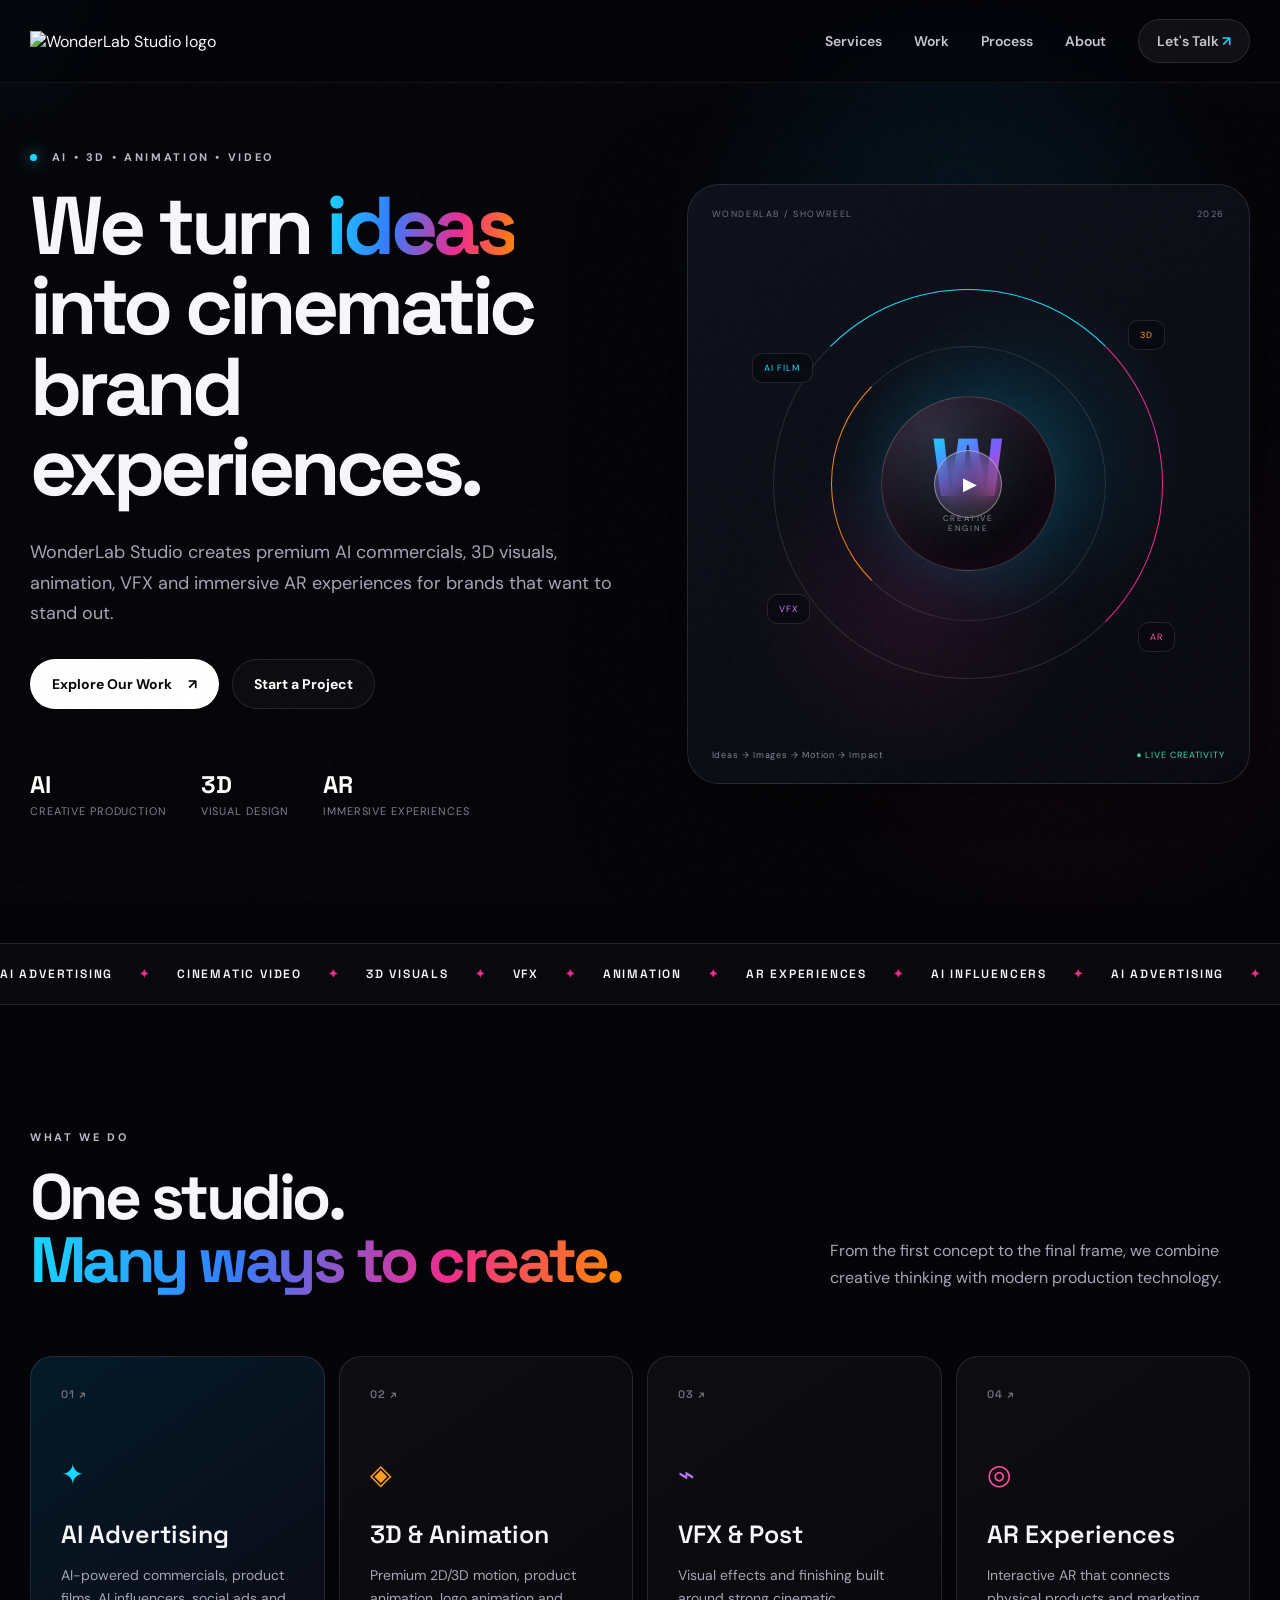
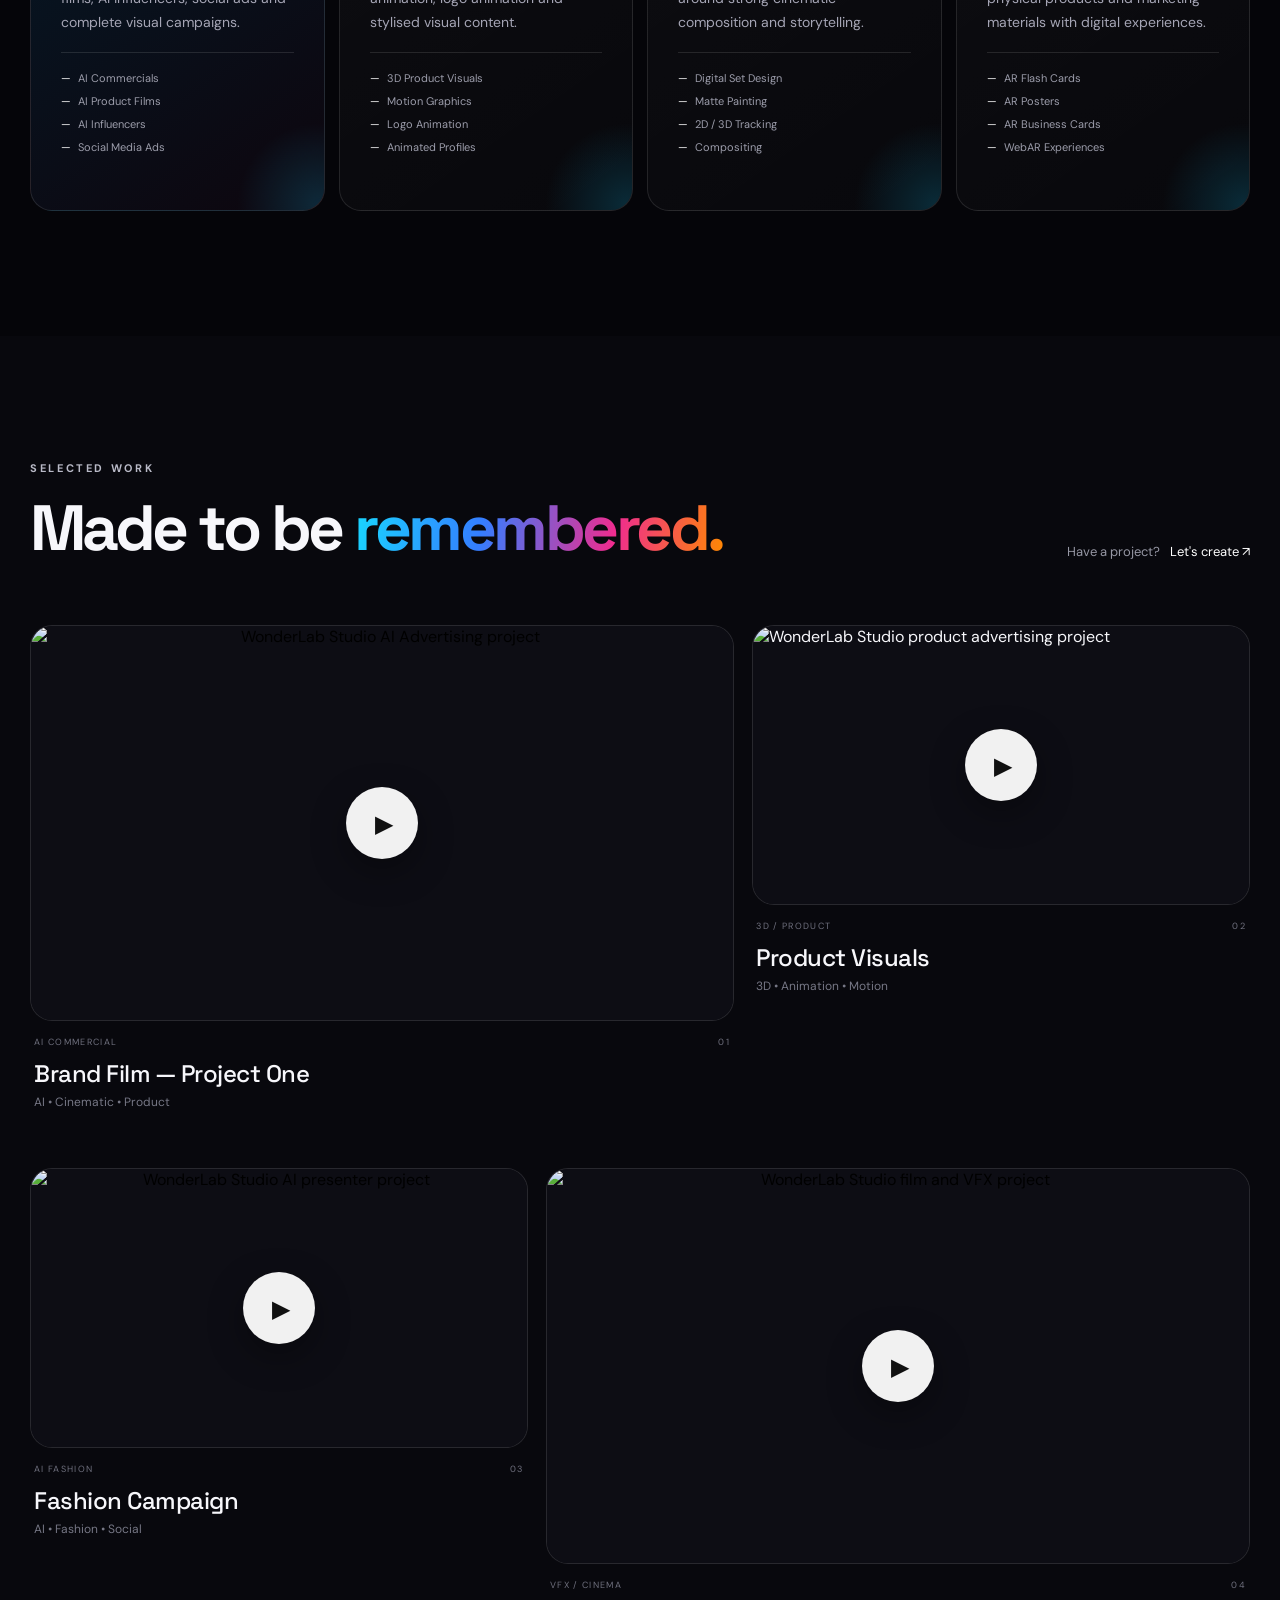
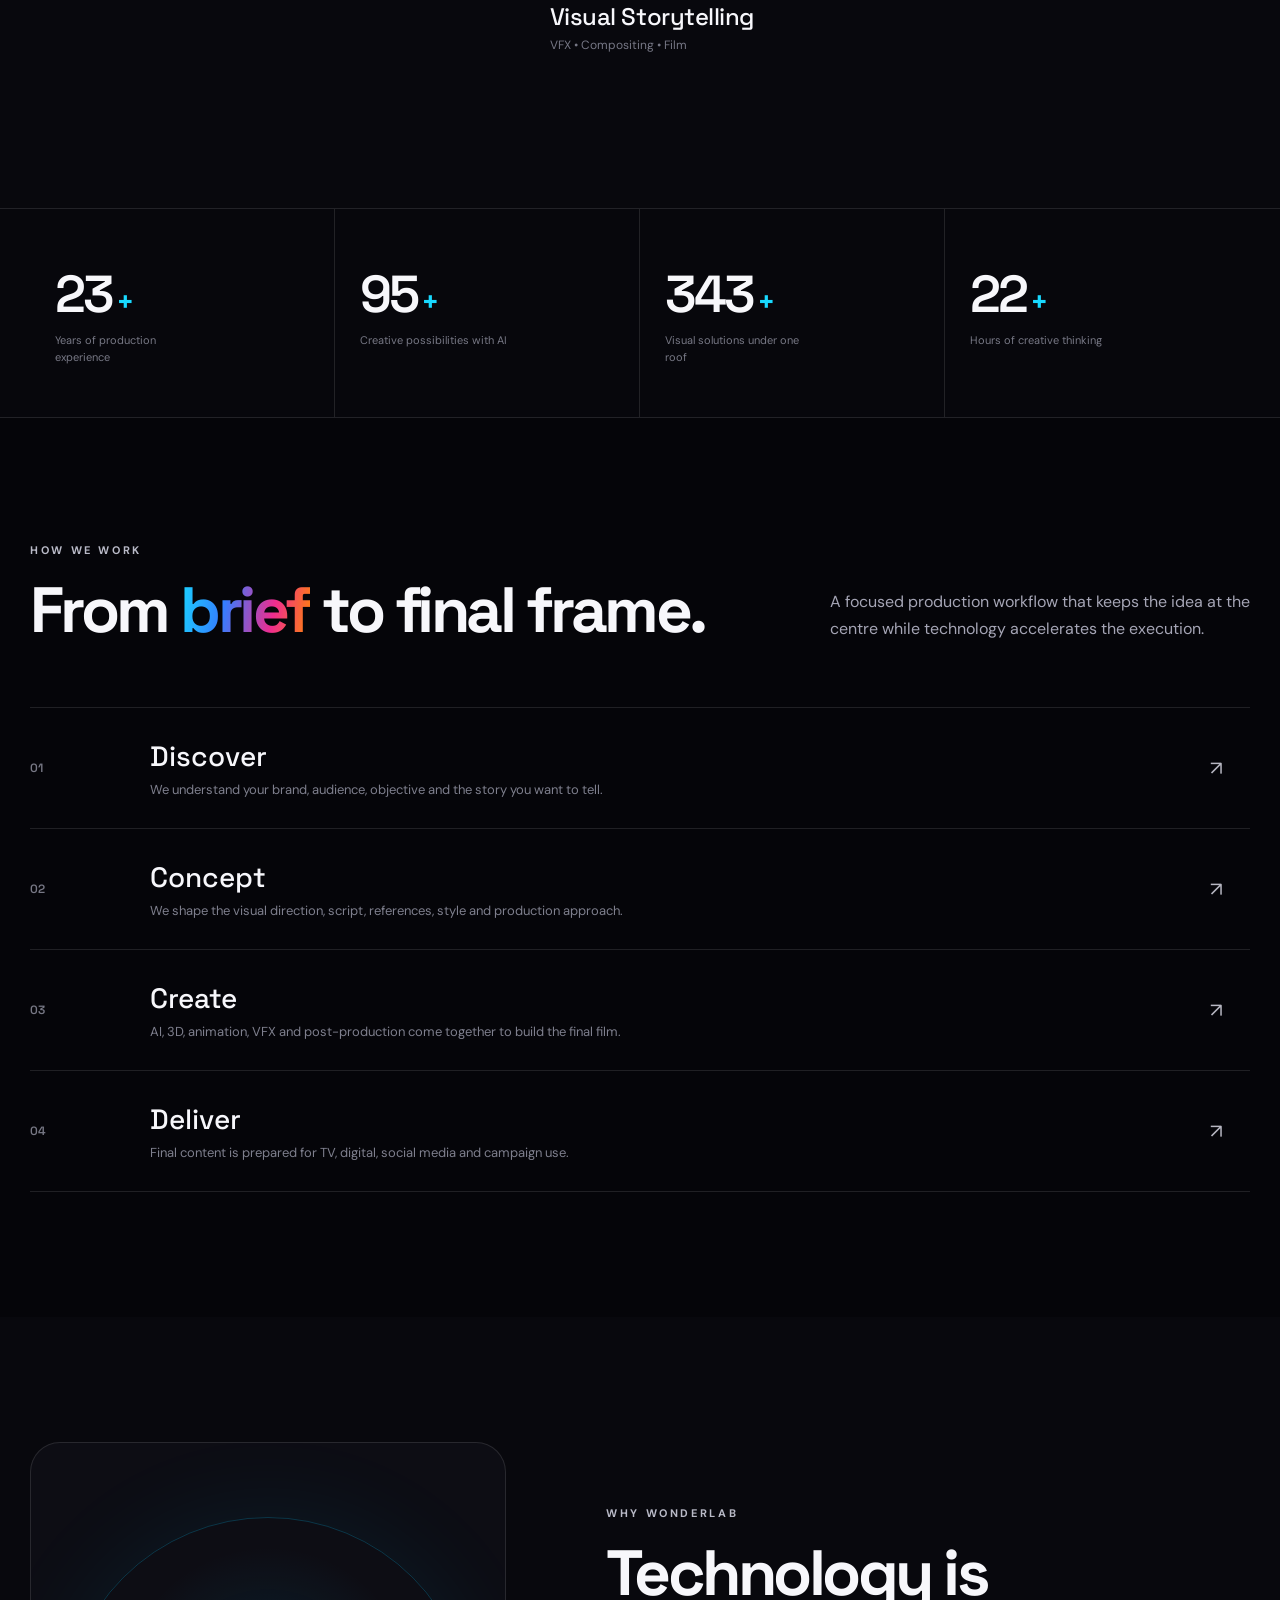
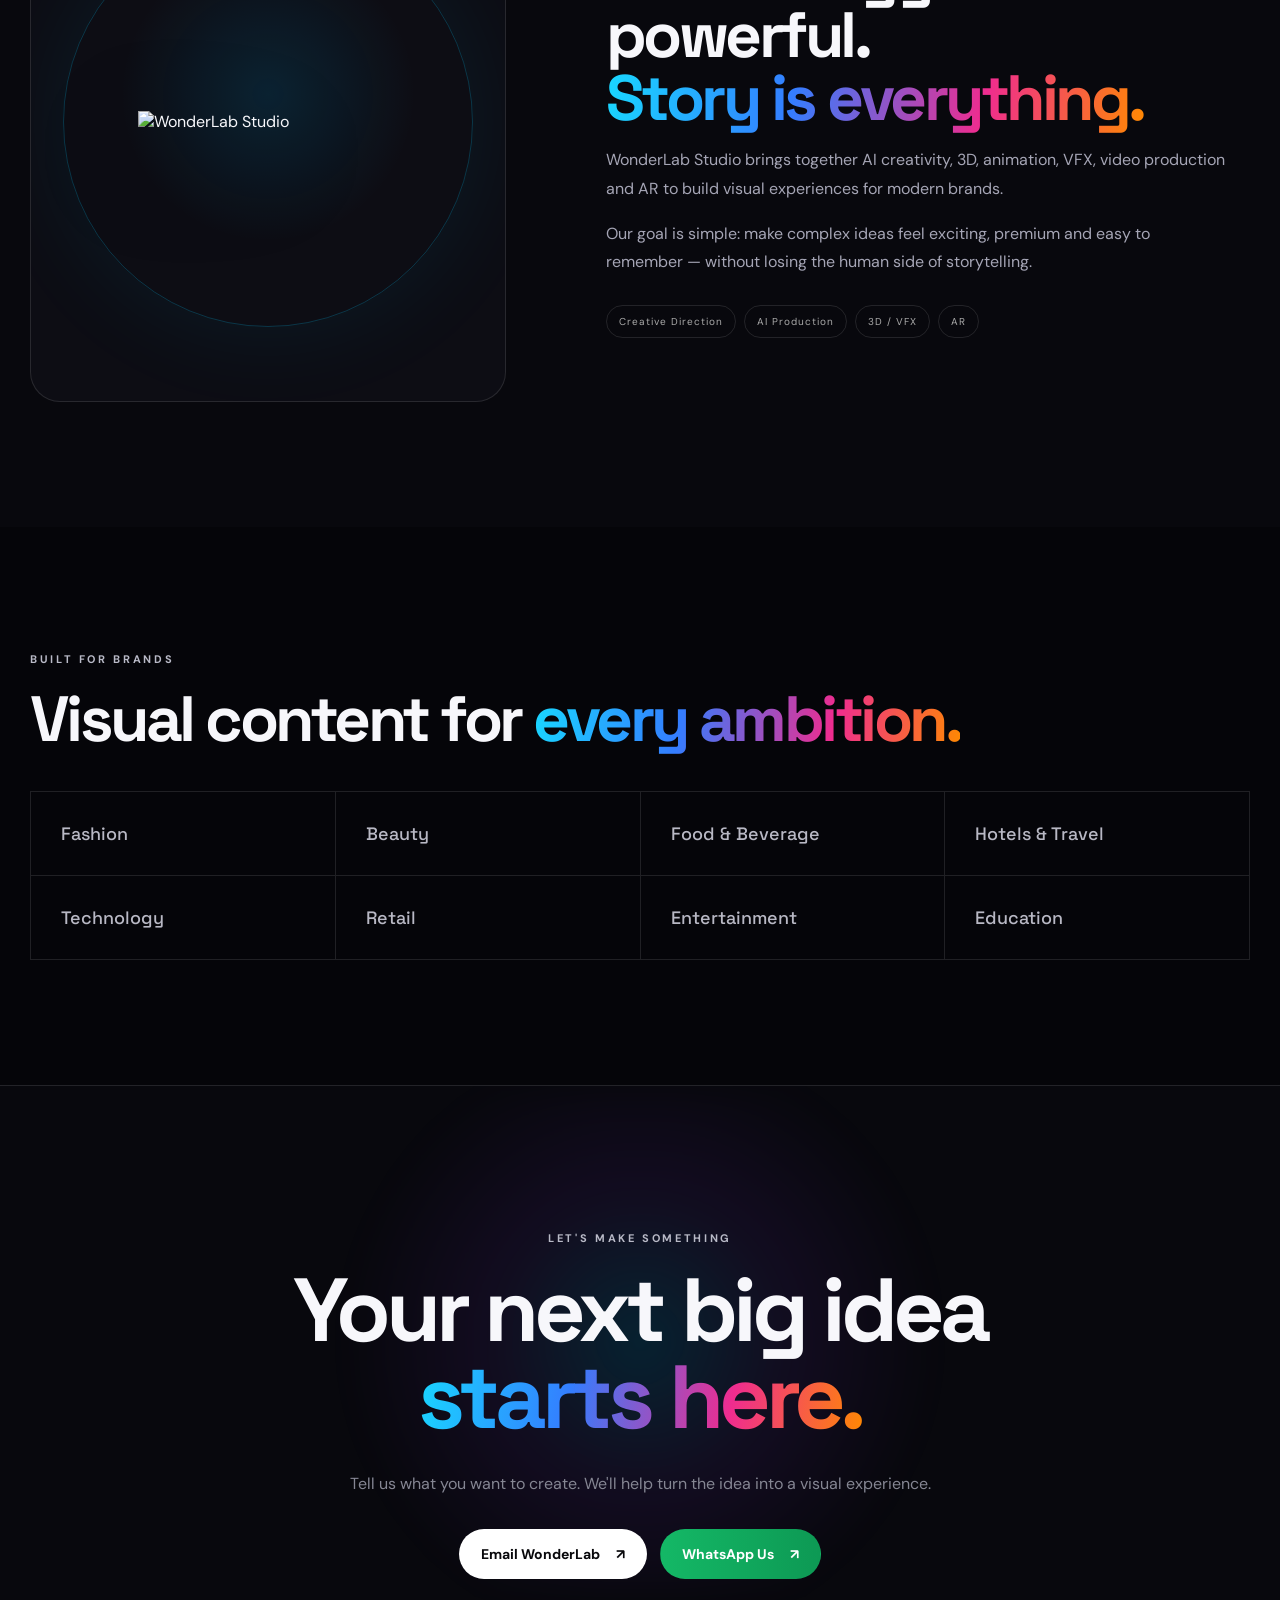
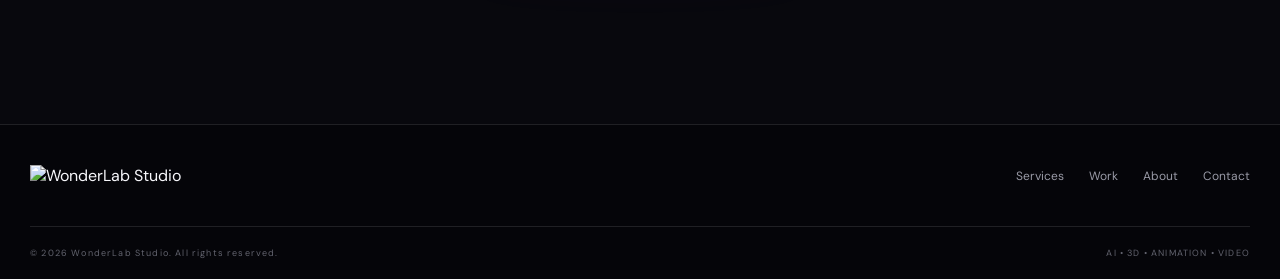
==== index.html @ 3f2552b2 "Add files via upload" ====
<!DOCTYPE html>
<html lang="en">
<head>
  <meta charset="UTF-8">
  <meta name="viewport" content="width=device-width, initial-scale=1.0">
  <meta name="description" content="WonderLab Studio — AI advertising, 3D, animation, VFX, AR and cinematic video production.">
  <title>WonderLab Studio — Creative AI Advertising & Visual Production</title>
  <link rel="preconnect" href="https://fonts.googleapis.com">
  <link rel="preconnect" href="https://fonts.gstatic.com" crossorigin>
  <link href="https://fonts.googleapis.com/css2?family=DM+Sans:wght@400;500;600;700&family=Space+Grotesk:wght@400;500;600;700&display=swap" rel="stylesheet">
  <link rel="stylesheet" href="style.css">
</head>
<body>

  <div class="cursor-glow"></div>

  <header class="site-header" id="top">
    <nav class="nav container">
      <a class="brand" href="#top" aria-label="WonderLab Studio home">
        <img src="assets/wonderlab-logo.png" alt="WonderLab Studio logo">
      </a>

      <button class="menu-toggle" aria-label="Open menu" aria-expanded="false">
        <span></span><span></span><span></span>
      </button>

      <div class="nav-links">
        <a href="#services">Services</a>
        <a href="#work">Work</a>
        <a href="#process">Process</a>
        <a href="#about">About</a>
        <a href="#contact" class="nav-cta">Let's Talk <span>↗</span></a>
      </div>
    </nav>
  </header>

  <main>
    <!-- HERO -->
    <section class="hero section">
      <div class="hero-orbit orbit-one"></div>
      <div class="hero-orbit orbit-two"></div>
      <div class="hero-noise"></div>

      <div class="container hero-grid">
        <div class="hero-copy reveal">
          <p class="eyebrow"><span class="dot"></span> AI • 3D • ANIMATION • VIDEO</p>
          <h1>We turn <span class="gradient-text">ideas</span> into cinematic brand experiences.</h1>
          <p class="hero-lead">
            WonderLab Studio creates premium AI commercials, 3D visuals, animation, VFX and immersive AR experiences for brands that want to stand out.
          </p>
          <div class="hero-actions">
            <a href="#work" class="btn btn-primary">Explore Our Work <span>↗</span></a>
            <a href="#contact" class="btn btn-ghost">Start a Project</a>
          </div>
          <div class="hero-meta">
            <div><strong>AI</strong><span>Creative Production</span></div>
            <div><strong>3D</strong><span>Visual Design</span></div>
            <div><strong>AR</strong><span>Immersive Experiences</span></div>
          </div>
        </div>

        <div class="hero-visual reveal delay-1">
          <!-- Replace this entire visual with your own showreel/video later if desired. -->
          <div class="hero-card">
            <div class="hero-card-top">
              <span>WONDERLAB / SHOWREEL</span>
              <span>2026</span>
            </div>
            <div class="hero-art">
              <div class="art-ring ring-a"></div>
              <div class="art-ring ring-b"></div>
              <div class="art-core">
                <span class="core-letter">W</span>
                <span class="core-label">CREATIVE<br>ENGINE</span>
              </div>
              <div class="floating-chip chip-a">AI FILM</div>
              <div class="floating-chip chip-b">3D</div>
              <div class="floating-chip chip-c">VFX</div>
              <div class="floating-chip chip-d">AR</div>
            </div>
            <button class="play-button" data-video="showreel" aria-label="Play showreel">
              <span>▶</span>
            </button>
            <div class="hero-card-bottom">
              <span>Ideas → Images → Motion → Impact</span>
              <span class="pulse">● LIVE CREATIVITY</span>
            </div>
          </div>
        </div>
      </div>
    </section>

    <!-- MARQUEE -->
    <section class="marquee" aria-label="Capabilities">
      <div class="marquee-track">
        <span>AI ADVERTISING</span><i>✦</i>
        <span>CINEMATIC VIDEO</span><i>✦</i>
        <span>3D VISUALS</span><i>✦</i>
        <span>VFX</span><i>✦</i>
        <span>ANIMATION</span><i>✦</i>
        <span>AR EXPERIENCES</span><i>✦</i>
        <span>AI INFLUENCERS</span><i>✦</i>
        <span>AI ADVERTISING</span><i>✦</i>
        <span>CINEMATIC VIDEO</span><i>✦</i>
      </div>
    </section>

    <!-- SERVICES -->
    <section class="section services" id="services">
      <div class="container">
        <div class="section-head reveal">
          <div>
            <p class="eyebrow">WHAT WE DO</p>
            <h2>One studio.<br><span class="gradient-text">Many ways to create.</span></h2>
          </div>
          <p class="section-intro">
            From the first concept to the final frame, we combine creative thinking with modern production technology.
          </p>
        </div>

        <div class="service-grid">
          <a class="service-card featured reveal service-link" href="ai-advertising.html">
            <div class="service-number">01</div>
            <div class="service-icon">✦</div>
            <h3>AI Advertising</h3>
            <p>AI-powered commercials, product films, AI influencers, social ads and complete visual campaigns.</p>
            <ul>
              <li>AI Commercials</li>
              <li>AI Product Films</li>
              <li>AI Influencers</li>
              <li>Social Media Ads</li>
            </ul>
          </a>

          <a class="service-card reveal delay-1 service-link" href="3d-animation.html">
            <div class="service-number">02</div>
            <div class="service-icon">◈</div>
            <h3>3D & Animation</h3>
            <p>Premium 2D/3D motion, product animation, logo animation and stylised visual content.</p>
            <ul>
              <li>3D Product Visuals</li>
              <li>Motion Graphics</li>
              <li>Logo Animation</li>
              <li>Animated Profiles</li>
            </ul>
          </a>

          <a class="service-card reveal delay-2 service-link" href="vfx-post.html">
            <div class="service-number">03</div>
            <div class="service-icon">⌁</div>
            <h3>VFX & Post</h3>
            <p>Visual effects and finishing built around strong cinematic composition and storytelling.</p>
            <ul>
              <li>Digital Set Design</li>
              <li>Matte Painting</li>
              <li>2D / 3D Tracking</li>
              <li>Compositing</li>
            </ul>
          </a>

          <a class="service-card reveal delay-3 service-link" href="ar-experiences.html">
            <div class="service-number">04</div>
            <div class="service-icon">◎</div>
            <h3>AR Experiences</h3>
            <p>Interactive AR that connects physical products and marketing materials with digital experiences.</p>
            <ul>
              <li>AR Flash Cards</li>
              <li>AR Posters</li>
              <li>AR Business Cards</li>
              <li>WebAR Experiences</li>
            </ul>
          </a>
        </div>
      </div>
    </section>

    <!-- WORK -->
    <section class="section work-section" id="work">
      <div class="container">
        <div class="section-head reveal">
          <div>
            <p class="eyebrow">SELECTED WORK</p>
            <h2>Made to be <span class="gradient-text">remembered.</span></h2>
          </div>
          <a class="text-link" href="#contact">Have a project? <span>Let's create ↗</span></a>
        </div>

        <div class="work-grid">
          <!-- Replace each .work-media background/image with your original project images/videos. -->
          <article class="work-card work-large reveal">
            <div class="work-media p1"><button class="work-video-trigger" type="button" data-video="assets/p1.mp4" aria-label="Play P1 video"><img src="assets/p1.png" alt="WonderLab Studio AI Advertising project"><span class="play-badge" aria-hidden="true">▶</span></button></div>
            <div class="work-info">
              <div><span>AI COMMERCIAL</span><span>01</span></div>
              <h3>Brand Film — Project One</h3>
              <p>AI • Cinematic • Product</p>
            </div>
          </article>

          <article class="work-card reveal delay-1">
            <div class="work-media p2"><a class="work-video-trigger" href="https://youtu.be/iH343KVjue0?si=OybN8LpmCghEXnxg" target="_blank" rel="noopener noreferrer" aria-label="Watch P2 video on YouTube"><img src="assets/p2.png" alt="WonderLab Studio product advertising project"><span class="play-badge" aria-hidden="true">▶</span></a></div>
            <div class="work-info">
              <div><span>3D / PRODUCT</span><span>02</span></div>
              <h3>Product Visuals</h3>
              <p>3D • Animation • Motion</p>
            </div>
          </article>

          <article class="work-card reveal delay-2">
            <div class="work-media p3"><button class="work-video-trigger" type="button" data-video="assets/p3.mp4" aria-label="Play P3 video"><img src="assets/p3.jpeg" alt="WonderLab Studio AI presenter project"><span class="play-badge" aria-hidden="true">▶</span></button></div>
            <div class="work-info">
              <div><span>AI FASHION</span><span>03</span></div>
              <h3>Fashion Campaign</h3>
              <p>AI • Fashion • Social</p>
            </div>
          </article>

          <article class="work-card work-wide reveal">
            <div class="work-media p4"><button class="work-video-trigger" type="button" data-video="assets/p4.mp4" aria-label="Play P4 video"><img src="assets/p4.jpg" alt="WonderLab Studio film and VFX project"><span class="play-badge" aria-hidden="true">▶</span></button></div>
            <div class="work-info">
              <div><span>VFX / CINEMA</span><span>04</span></div>
              <h3>Visual Storytelling</h3>
              <p>VFX • Compositing • Film</p>
            </div>
          </article>
        </div>
      </div>
    </section>

    <!-- STATS -->
    <section class="stats-section">
      <div class="container stats-grid">
        <div class="stat reveal"><strong data-count="25">0</strong><span>Years of production experience</span></div>
        <div class="stat reveal delay-1"><strong data-count="100">0</strong><span>Creative possibilities with AI</span></div>
        <div class="stat reveal delay-2"><strong data-count="360">0</strong><span>Visual solutions under one roof</span></div>
        <div class="stat reveal delay-3"><strong data-count="24">0</strong><span>Hours of creative thinking</span></div>
      </div>
    </section>

    <!-- PROCESS -->
    <section class="section process-section" id="process">
      <div class="container">
        <div class="section-head reveal">
          <div>
            <p class="eyebrow">HOW WE WORK</p>
            <h2>From <span class="gradient-text">brief</span> to final frame.</h2>
          </div>
          <p class="section-intro">A focused production workflow that keeps the idea at the centre while technology accelerates the execution.</p>
        </div>

        <div class="process-list">
          <div class="process-item reveal">
            <span class="process-no">01</span>
            <div><h3>Discover</h3><p>We understand your brand, audience, objective and the story you want to tell.</p></div>
            <span class="process-arrow">↗</span>
          </div>
          <div class="process-item reveal delay-1">
            <span class="process-no">02</span>
            <div><h3>Concept</h3><p>We shape the visual direction, script, references, style and production approach.</p></div>
            <span class="process-arrow">↗</span>
          </div>
          <div class="process-item reveal delay-2">
            <span class="process-no">03</span>
            <div><h3>Create</h3><p>AI, 3D, animation, VFX and post-production come together to build the final film.</p></div>
            <span class="process-arrow">↗</span>
          </div>
          <div class="process-item reveal delay-3">
            <span class="process-no">04</span>
            <div><h3>Deliver</h3><p>Final content is prepared for TV, digital, social media and campaign use.</p></div>
            <span class="process-arrow">↗</span>
          </div>
        </div>
      </div>
    </section>

    <!-- ABOUT -->
    <section class="section about-section" id="about">
      <div class="container about-grid">
        <div class="about-visual reveal">
          <div class="about-frame">
            <img src="assets/wonderlab-logo.png" alt="WonderLab Studio">
            <div class="about-orbit"></div>
          </div>
        </div>
        <div class="about-copy reveal delay-1">
          <p class="eyebrow">WHY WONDERLAB</p>
          <h2>Technology is powerful.<br><span class="gradient-text">Story is everything.</span></h2>
          <p>
            WonderLab Studio brings together AI creativity, 3D, animation, VFX, video production and AR to build visual experiences for modern brands.
          </p>
          <p>
            Our goal is simple: make complex ideas feel exciting, premium and easy to remember — without losing the human side of storytelling.
          </p>
          <div class="about-tags">
            <span>Creative Direction</span><span>AI Production</span><span>3D / VFX</span><span>AR</span>
          </div>
        </div>
      </div>
    </section>

    <!-- INDUSTRIES -->
    <section class="section industries-section">
      <div class="container">
        <div class="section-head compact reveal">
          <div><p class="eyebrow">BUILT FOR BRANDS</p><h2>Visual content for <span class="gradient-text">every ambition.</span></h2></div>
        </div>
        <div class="industry-grid">
          <span>Fashion</span><span>Beauty</span><span>Food & Beverage</span><span>Hotels & Travel</span>
          <span>Technology</span><span>Retail</span><span>Entertainment</span><span>Education</span>
        </div>
      </div>
    </section>

    <!-- CTA -->
    <section class="cta-section" id="contact">
      <div class="cta-glow"></div>
      <div class="container cta-inner reveal">
        <p class="eyebrow">LET'S MAKE SOMETHING</p>
        <h2>Your next big idea<br><span class="gradient-text">starts here.</span></h2>
        <p>Tell us what you want to create. We'll help turn the idea into a visual experience.</p>
        <div class="cta-actions">
          <a class="btn btn-primary" href="mailto:wonderlabstudio.lk@gmail.com?subject=WonderLab%20Studio%20Project%20Enquiry">Email WonderLab <span>↗</span></a>
          <a class="btn btn-whatsapp" href="https://wa.me/94769801157?text=Hi%20WonderLab%20Studio%2C%20I%20would%20like%20to%20discuss%20a%20project." target="_blank" rel="noopener">WhatsApp Us <span>↗</span></a>
        </div>
      </div>
    </section>
  </main>

  <footer class="footer">
    <div class="container footer-top">
      <a class="footer-brand" href="#top"><img src="assets/wonderlab-logo.png" alt="WonderLab Studio"></a>
      <div class="footer-links">
        <a href="#services">Services</a><a href="#work">Work</a><a href="#about">About</a><a href="#contact">Contact</a>
      </div>
    </div>
    <div class="container footer-bottom">
      <span>© <span id="year"></span> WonderLab Studio. All rights reserved.</span>
      <span>AI • 3D • ANIMATION • VIDEO</span>
    </div>
  </footer>

  <!-- Simple project/showreel modal -->
  <div class="modal" id="videoModal" aria-hidden="true">
    <div class="modal-backdrop" data-close-modal></div>
    <div class="modal-box">
      <button class="modal-close" data-close-modal aria-label="Close">×</button>
      <div class="modal-placeholder">
        <div class="modal-play">▶</div>
        <h3>Your Showreel Goes Here</h3>
        <p>Replace this block with your YouTube/Vimeo/video embed when your showreel is ready.</p>
      </div>
    </div>
  </div>

  <script src="script.js"></script>


</body>
</html>
---- style.css ----
:root{
  --bg:#050509;
  --bg2:#0b0b12;
  --panel:#101019;
  --panel2:#151521;
  --text:#f7f7fb;
  --muted:#a5a5b5;
  --line:rgba(255,255,255,.11);
  --blue:#08a9ff;
  --cyan:#18d9ff;
  --orange:#ff8a00;
  --pink:#ef2c8f;
  --purple:#8c46ff;
  --max:1220px;
  --radius:24px;
}
*{box-sizing:border-box}
html{scroll-behavior:smooth}
body{margin:0;background:var(--bg);color:var(--text);font-family:"DM Sans",sans-serif;overflow-x:hidden}
body:before{content:"";position:fixed;inset:0;pointer-events:none;opacity:.035;background-image:url("data:image/svg+xml,%3Csvg viewBox='0 0 180 180' xmlns='http://www.w3.org/2000/svg'%3E%3Cfilter id='n'%3E%3CfeTurbulence type='fractalNoise' baseFrequency='.85' numOctaves='3' stitchTiles='stitch'/%3E%3C/filter%3E%3Crect width='100%25' height='100%25' filter='url(%23n)' opacity='.55'/%3E%3C/svg%3E");z-index:20}
a{color:inherit;text-decoration:none}
button{font:inherit}
.container{width:min(var(--max),calc(100% - 48px));margin:auto}
.section{padding:125px 0;position:relative}
.site-header{position:fixed;top:0;left:0;right:0;z-index:50;background:rgba(5,5,9,.68);backdrop-filter:blur(18px);border-bottom:1px solid rgba(255,255,255,.06)}
.nav{height:82px;display:flex;align-items:center;justify-content:space-between}
.brand img{width:146px;height:58px;object-fit:contain}
.nav-links{display:flex;align-items:center;gap:32px;font-size:14px;font-weight:600}
.nav-links a{color:#c7c7d0;transition:.25s}
.nav-links a:hover{color:#fff}
.nav-cta{padding:12px 18px;border:1px solid var(--line);border-radius:999px;background:rgba(255,255,255,.05)}
.nav-cta span{color:var(--cyan)}
.menu-toggle{display:none;background:none;border:0;padding:8px}
.menu-toggle span{display:block;width:25px;height:2px;background:#fff;margin:5px;border-radius:3px}
.hero{min-height:850px;padding-top:150px;display:flex;align-items:center;overflow:hidden;background:
 radial-gradient(circle at 75% 28%,rgba(0,169,255,.12),transparent 26%),
 radial-gradient(circle at 83% 68%,rgba(239,44,143,.10),transparent 25%)}
.hero-grid{display:grid;grid-template-columns:1.02fr .98fr;gap:70px;align-items:center}
.eyebrow{font-size:11px;letter-spacing:.24em;color:#b9bac7;font-weight:700;margin:0 0 22px}
.eyebrow .dot{display:inline-block;width:7px;height:7px;border-radius:50%;background:var(--cyan);box-shadow:0 0 15px var(--cyan);margin-right:9px}
.hero h1,.section-head h2,.about-copy h2,.cta-inner h2{font-family:"Space Grotesk",sans-serif;letter-spacing:-.055em;line-height:.98;margin:0}
.hero h1{font-size:clamp(55px,6.4vw,91px);max-width:800px}
.gradient-text{background:linear-gradient(100deg,var(--cyan),#347dff 35%,var(--pink) 70%,var(--orange));-webkit-background-clip:text;background-clip:text;color:transparent}
.hero-lead{font-size:18px;line-height:1.7;color:var(--muted);max-width:650px;margin:30px 0}
.hero-actions,.cta-actions{display:flex;gap:13px;flex-wrap:wrap}
.btn{display:inline-flex;align-items:center;justify-content:center;gap:16px;padding:15px 21px;border-radius:999px;font-size:14px;font-weight:700;transition:.3s;border:1px solid transparent}
.btn:hover{transform:translateY(-3px)}
.btn-primary{background:#fff;color:#08080b}
.btn-primary:hover{box-shadow:0 12px 35px rgba(255,255,255,.15)}
.btn-ghost{border-color:var(--line);color:#fff;background:rgba(255,255,255,.03)}
.btn-whatsapp{background:linear-gradient(90deg,#14b866,#0d9954);color:#fff}
.hero-meta{display:flex;gap:34px;margin-top:60px}
.hero-meta div{display:flex;flex-direction:column;gap:4px}
.hero-meta strong{font:700 24px "Space Grotesk";color:#fff}
.hero-meta span{font-size:11px;color:#7f7f8d;text-transform:uppercase;letter-spacing:.08em}
.hero-visual{position:relative}
.hero-card{height:600px;border:1px solid var(--line);border-radius:32px;background:linear-gradient(145deg,#0d111b,#090910);box-shadow:0 35px 100px rgba(0,0,0,.55);overflow:hidden;position:relative}
.hero-card:after{content:"";position:absolute;inset:0;background:radial-gradient(circle at 60% 45%,rgba(17,199,255,.12),transparent 35%),radial-gradient(circle at 40% 70%,rgba(239,44,143,.10),transparent 30%);pointer-events:none}
.hero-card-top,.hero-card-bottom{position:absolute;left:24px;right:24px;z-index:3;display:flex;justify-content:space-between;color:#727484;font-size:9px;letter-spacing:.18em}
.hero-card-top{top:23px}.hero-card-bottom{bottom:22px;color:#838593;letter-spacing:.1em}.pulse{color:#39d9b1!important}
.hero-art{position:absolute;inset:65px 35px 65px;display:grid;place-items:center}
.art-ring{position:absolute;border:1px solid rgba(255,255,255,.12);border-radius:50%;animation:spin 16s linear infinite}
.ring-a{width:390px;height:390px;border-top-color:var(--cyan);border-right-color:var(--pink)}
.ring-b{width:275px;height:275px;border-left-color:var(--orange);animation-direction:reverse;animation-duration:12s}
.art-core{width:175px;height:175px;border-radius:50%;display:flex;flex-direction:column;align-items:center;justify-content:center;background:radial-gradient(circle at 30% 20%,#2b2d3d,#07070c 70%);border:1px solid rgba(255,255,255,.2);box-shadow:0 0 80px rgba(16,198,255,.18),inset 0 0 40px rgba(239,44,143,.1);z-index:2}
.core-letter{font:700 82px "Space Grotesk";line-height:.8;background:linear-gradient(140deg,#0bdcff,#795cff,#ff397c);-webkit-background-clip:text;color:transparent}
.core-label{font-size:8px;letter-spacing:.22em;text-align:center;color:#858697;margin-top:12px}
.floating-chip{position:absolute;padding:8px 11px;border:1px solid var(--line);background:rgba(9,9,15,.75);backdrop-filter:blur(10px);border-radius:10px;font-size:9px;letter-spacing:.12em;color:#ddd;z-index:4}
.chip-a{top:22%;left:6%;color:var(--cyan)}.chip-b{top:15%;right:10%;color:#ff9d2f}.chip-c{bottom:20%;left:9%;color:#c17cff}.chip-d{bottom:14%;right:8%;color:#ff55a6}
.play-button{position:absolute;left:50%;top:50%;transform:translate(-50%,-50%);z-index:8;width:68px;height:68px;border-radius:50%;border:1px solid rgba(255,255,255,.4);background:rgba(255,255,255,.08);color:#fff;backdrop-filter:blur(12px);cursor:pointer;transition:.3s}
.play-button:hover{transform:translate(-50%,-50%) scale(1.1);background:#fff;color:#000}
.play-button span{font-size:18px;margin-left:3px}
.marquee{overflow:hidden;border-top:1px solid var(--line);border-bottom:1px solid var(--line);padding:22px 0;background:#08080d}
.marquee-track{display:flex;width:max-content;align-items:center;gap:26px;animation:marquee 25s linear infinite;font:600 12px "Space Grotesk";letter-spacing:.15em}
.marquee-track i{font-style:normal;color:var(--pink)}
.section-head{display:flex;justify-content:space-between;align-items:flex-end;gap:50px;margin-bottom:65px}
.section-head h2{font-size:clamp(42px,5vw,70px)}
.section-intro{max-width:420px;color:var(--muted);line-height:1.7;margin:0}
.service-grid{display:grid;grid-template-columns:repeat(4,1fr);gap:14px}
.service-card{min-height:455px;padding:30px;border:1px solid var(--line);background:linear-gradient(145deg,rgba(255,255,255,.04),rgba(255,255,255,.015));border-radius:22px;position:relative;overflow:hidden;transition:.4s}
.service-card:before{content:"";position:absolute;width:170px;height:170px;right:-80px;bottom:-80px;border-radius:50%;background:radial-gradient(circle,rgba(13,198,255,.18),transparent 68%);transition:.5s}
.service-card:hover{transform:translateY(-8px);border-color:rgba(255,255,255,.23)}
.service-card:hover:before{transform:scale(1.5)}
.service-card.featured{background:linear-gradient(145deg,rgba(0,173,255,.13),rgba(239,44,143,.04))}
.service-number{font:600 11px "Space Grotesk";color:#707180;letter-spacing:.1em}
.service-icon{font-size:28px;margin:55px 0 25px;color:var(--cyan)}
.service-card:nth-child(2) .service-icon{color:#ff9c24}.service-card:nth-child(3) .service-icon{color:#bb78ff}.service-card:nth-child(4) .service-icon{color:#ff4ea2}
.service-card h3{font:600 25px "Space Grotesk";margin:0 0 13px}
.service-card p{font-size:14px;color:var(--muted);line-height:1.65}
.service-card ul{list-style:none;padding:18px 0 0;margin:18px 0 0;border-top:1px solid var(--line);display:grid;gap:9px}
.service-card li{font-size:11px;color:#9c9dab}
.service-card li:before{content:"—";color:#fff;margin-right:7px}
.work-section{background:#08080d}
.text-link{font-size:13px;color:#9697a4}.text-link span{color:#fff;margin-left:7px}
.work-grid{
  display:grid;
  grid-template-columns:repeat(12,minmax(0,1fr));
  gap:28px 18px;
  align-items:start;
}
.work-card{min-width:0}
.work-card:nth-child(1){grid-column:span 7}
.work-card:nth-child(2){grid-column:span 5}
.work-card:nth-child(3){grid-column:span 5}
.work-card:nth-child(4){grid-column:span 7}
.work-media{
  width:100%;
  aspect-ratio:16/9;
  height:auto;
  border-radius:22px;
  border:1px solid var(--line);
  position:relative;
  overflow:hidden;
  display:grid;
  place-items:center;
  background:#0d0d14;
}
.placeholder{background:#11111a}
.placeholder:before{content:"";position:absolute;inset:-30%;background:conic-gradient(from 180deg,rgba(0,196,255,.45),rgba(127,66,255,.3),rgba(255,49,130,.38),rgba(255,141,0,.28),rgba(0,196,255,.45));filter:blur(40px);animation:spin 16s linear infinite}
.p2:before{background:conic-gradient(from 60deg,rgba(255,145,0,.5),rgba(255,54,140,.35),rgba(0,198,255,.35),rgba(255,145,0,.5))}
.p3:before{background:conic-gradient(from 120deg,rgba(239,44,143,.5),rgba(111,65,255,.4),rgba(0,210,255,.35),rgba(239,44,143,.5))}
.p4:before{background:conic-gradient(from 30deg,rgba(255,145,0,.4),rgba(0,198,255,.35),rgba(145,73,255,.4),rgba(255,145,0,.4))}
.media-shape{position:absolute;width:45%;height:60%;border-radius:35% 65% 55% 45%;background:rgba(7,7,13,.58);border:1px solid rgba(255,255,255,.25);box-shadow:0 0 80px rgba(255,255,255,.06);transform:rotate(-10deg)}
.media-label{position:absolute;z-index:2;font-size:10px;letter-spacing:.2em;color:#fff;background:rgba(0,0,0,.5);padding:9px 12px;border-radius:999px;backdrop-filter:blur(10px)}
.work-info{padding:17px 4px 30px}
.work-info>div{display:flex;justify-content:space-between;color:#6f707e;font-size:9px;letter-spacing:.15em}
.work-info h3{font:500 24px "Space Grotesk";margin:10px 0 5px}.work-info p{font-size:12px;color:#767785;margin:0}
.stats-section{border-top:1px solid var(--line);border-bottom:1px solid var(--line);background:#07070c}
.stats-grid{display:grid;grid-template-columns:repeat(4,1fr)}
.stat{padding:52px 25px;border-right:1px solid var(--line)}
.stat:last-child{border-right:0}
.stat strong{display:block;font:600 52px "Space Grotesk";letter-spacing:-.06em}
.stat strong:after{content:"+";color:var(--cyan);font-size:30px;margin-left:4px}
.stat span{display:block;color:#777885;font-size:11px;line-height:1.5;max-width:150px;margin-top:5px}
.process-list{border-top:1px solid var(--line)}
.process-item{display:grid;grid-template-columns:90px 1fr 40px;gap:30px;align-items:center;padding:30px 0;border-bottom:1px solid var(--line);transition:.3s}
.process-item:hover{padding-left:16px;background:linear-gradient(90deg,rgba(255,255,255,.035),transparent)}
.process-no{font:600 12px "Space Grotesk";color:#777885}
.process-item h3{font:500 28px "Space Grotesk";margin:0 0 7px}.process-item p{margin:0;color:#7e7f8d;font-size:13px}
.process-arrow{font-size:20px;color:#b7b7c2}
.about-section{background:#08080d}
.about-grid{display:grid;grid-template-columns:.85fr 1.15fr;gap:100px;align-items:center}
.about-frame{height:560px;border:1px solid var(--line);border-radius:30px;display:grid;place-items:center;position:relative;overflow:hidden;background:radial-gradient(circle at 50% 45%,rgba(0,183,255,.13),transparent 38%),#0d0d14}
.about-frame img{width:55%;max-width:330px;filter:drop-shadow(0 30px 50px rgba(0,0,0,.6));position:relative;z-index:2}
.about-orbit{position:absolute;width:410px;height:410px;border:1px solid rgba(0,198,255,.22);border-radius:50%;box-shadow:0 0 100px rgba(0,198,255,.08)}
.about-copy h2{font-size:clamp(42px,5vw,67px)}
.about-copy>p:not(.eyebrow){color:var(--muted);line-height:1.8;font-size:16px;max-width:620px}
.about-tags{display:flex;gap:8px;flex-wrap:wrap;margin-top:28px}.about-tags span{font-size:10px;letter-spacing:.1em;border:1px solid var(--line);border-radius:999px;padding:9px 12px;color:#aaa}
.section-head.compact{margin-bottom:40px}
.industry-grid{display:grid;grid-template-columns:repeat(4,1fr);border-top:1px solid var(--line);border-left:1px solid var(--line)}
.industry-grid span{padding:30px;border-right:1px solid var(--line);border-bottom:1px solid var(--line);font:500 18px "Space Grotesk";color:#b8b8c4}
.cta-section{position:relative;overflow:hidden;padding:145px 0;background:#08080d;border-top:1px solid var(--line)}
.cta-glow{position:absolute;width:700px;height:500px;left:50%;top:40%;transform:translate(-50%,-50%);background:radial-gradient(circle,rgba(0,191,255,.15),rgba(143,63,255,.08) 35%,transparent 70%);filter:blur(15px)}
.cta-inner{text-align:center;position:relative}
.cta-inner h2{font-size:clamp(55px,7vw,96px)}
.cta-inner>p:not(.eyebrow){color:#858693;max-width:600px;margin:28px auto 32px;line-height:1.7}
.cta-actions{justify-content:center}
.footer{border-top:1px solid var(--line);background:#050509}
.footer-top,.footer-bottom{display:flex;justify-content:space-between;align-items:center}
.footer-top{padding:40px 0;border-bottom:1px solid var(--line)}
.footer-brand img{width:150px;height:60px;object-fit:contain}
.footer-links{display:flex;gap:25px;font-size:12px;color:#999aa6}
.footer-bottom{padding:20px 0;font-size:9px;letter-spacing:.13em;color:#62636e}
.cursor-glow{position:fixed;width:300px;height:300px;border-radius:50%;background:radial-gradient(circle,rgba(0,183,255,.07),transparent 68%);pointer-events:none;z-index:0;transform:translate(-50%,-50%);transition:opacity .2s}
.modal{position:fixed;inset:0;z-index:100;display:none;align-items:center;justify-content:center}.modal.open{display:flex}
.modal-backdrop{position:absolute;inset:0;background:rgba(0,0,0,.82);backdrop-filter:blur(10px)}
.modal-box{width:min(900px,calc(100% - 40px));position:relative;z-index:2;border:1px solid var(--line);border-radius:22px;overflow:hidden;background:#0b0b12}
.modal-close{position:absolute;right:15px;top:12px;border:0;background:none;color:#fff;font-size:28px;cursor:pointer;z-index:4}
.modal-placeholder{aspect-ratio:16/9;display:grid;place-items:center;text-align:center;background:radial-gradient(circle at 50% 45%,rgba(0,184,255,.18),transparent 35%),#08080d;padding:30px}
.modal-play{width:65px;height:65px;border:1px solid #fff;border-radius:50%;display:grid;place-items:center;margin:auto auto 15px}.modal-placeholder h3{margin:0;font:500 25px "Space Grotesk"}.modal-placeholder p{color:#888;margin:10px auto 0;max-width:500px;font-size:13px;line-height:1.6}
.reveal{opacity:0;transform:translateY(28px);transition:opacity .8s ease,transform .8s ease}.reveal.visible{opacity:1;transform:none}
.delay-1{transition-delay:.1s}.delay-2{transition-delay:.18s}.delay-3{transition-delay:.26s}
@keyframes spin{to{transform:rotate(360deg)}}@keyframes marquee{to{transform:translateX(-50%)}}
@media(max-width:1000px){
  .hero-grid{grid-template-columns:1fr}.hero{padding-top:130px}.hero-visual{max-width:700px}.service-grid{grid-template-columns:repeat(2,1fr)}
  .work-grid{grid-template-columns:1fr}.work-card:nth-child(1),.work-card:nth-child(2),.work-card:nth-child(3),.work-card:nth-child(4){grid-column:1}.stats-grid{grid-template-columns:repeat(2,1fr)}
  .stat:nth-child(2){border-right:0}.stat{border-bottom:1px solid var(--line)}.about-grid{grid-template-columns:1fr;gap:55px}.about-frame{height:420px}
}
@media(max-width:700px){
  .container{width:min(var(--max),calc(100% - 30px))}
  .nav{height:70px}.brand img{width:125px}.menu-toggle{display:block}
  .nav-links{position:absolute;top:70px;left:15px;right:15px;padding:20px;display:flex;flex-direction:column;align-items:stretch;gap:5px;background:rgba(12,12,18,.97);border:1px solid var(--line);border-radius:18px;opacity:0;visibility:hidden;transform:translateY(-8px);transition:.25s}
  .nav-links.open{opacity:1;visibility:visible;transform:none}.nav-links a{padding:12px}
  .nav-cta{text-align:center}
  .hero{min-height:auto;padding:110px 0 80px}.hero h1{font-size:51px}.hero-lead{font-size:16px}.hero-meta{gap:18px;flex-wrap:wrap;margin-top:40px}
  .hero-card{height:440px}.ring-a{width:285px;height:285px}.ring-b{width:200px;height:200px}.art-core{width:135px;height:135px}.core-letter{font-size:62px}
  .section{padding:85px 0}.section-head{display:block;margin-bottom:40px}.section-intro{margin-top:22px}
  .service-grid{grid-template-columns:1fr}.service-card{min-height:auto}.service-icon{margin-top:35px}
  .work-media{aspect-ratio:16/9}
  .stats-grid{grid-template-columns:1fr 1fr}.stat{padding:35px 15px}.stat strong{font-size:40px}
  .process-item{grid-template-columns:50px 1fr 20px;gap:15px}.process-item h3{font-size:23px}.process-item p{font-size:12px}
  .industry-grid{grid-template-columns:1fr 1fr}.industry-grid span{padding:22px 15px;font-size:15px}
  .footer-top{display:block}.footer-links{margin-top:20px;flex-wrap:wrap}.footer-bottom{display:block;line-height:1.8}
}

.service-link{display:block;color:inherit;text-decoration:none}
.service-link:focus-visible{outline:2px solid var(--cyan);outline-offset:4px}
.service-link .service-number:after{content:" ↗";color:#777}
.service-link:hover .service-number:after{color:var(--cyan)}
.service-page-hero{padding:155px 0 90px;min-height:620px;display:flex;align-items:center;overflow:hidden;background:radial-gradient(circle at 75% 35%,rgba(0,169,255,.13),transparent 27%),radial-gradient(circle at 25% 75%,rgba(239,44,143,.08),transparent 28%)}
.service-page-grid{display:grid;grid-template-columns:1.05fr .95fr;gap:70px;align-items:center}
.service-page-hero h1{font:600 clamp(54px,6.5vw,88px)/.98 "Space Grotesk";letter-spacing:-.06em;margin:0}
.service-page-lead{max-width:650px;color:var(--muted);font-size:18px;line-height:1.75;margin:28px 0}
.service-visual{height:500px;border:1px solid var(--line);border-radius:30px;position:relative;overflow:hidden;background:#0a0a11;display:grid;place-items:center}
.service-visual:before{content:"";position:absolute;width:440px;height:440px;border-radius:50%;background:conic-gradient(from 0deg,rgba(0,214,255,.55),rgba(126,63,255,.35),rgba(255,48,137,.5),rgba(255,143,0,.45),rgba(0,214,255,.55));filter:blur(25px);animation:spin 12s linear infinite}
.service-visual:after{content:"";position:absolute;width:290px;height:290px;border-radius:50%;background:#08080e;border:1px solid rgba(255,255,255,.18)}
.service-visual-content{position:relative;z-index:2;text-align:center}.service-visual-icon{font-size:65px}.service-visual-label{font:600 12px "Space Grotesk";letter-spacing:.25em;color:#bbb}
.service-detail{padding:105px 0}.service-detail-grid{display:grid;grid-template-columns:.8fr 1.2fr;gap:90px}
.service-detail h2{font:500 clamp(38px,4vw,58px)/1 "Space Grotesk";letter-spacing:-.05em;margin:0}
.service-detail p{color:var(--muted);line-height:1.8;font-size:16px}
.service-list{display:grid;grid-template-columns:1fr 1fr;gap:14px;margin-top:35px}
.service-feature{border:1px solid var(--line);border-radius:18px;padding:24px;background:rgba(255,255,255,.025)}
.service-feature strong{display:block;font:500 20px "Space Grotesk";margin-bottom:9px}.service-feature span{font-size:13px;line-height:1.6;color:#858693}
.service-samples{background:#08080d;border-top:1px solid var(--line);border-bottom:1px solid var(--line);padding:95px 0}
.service-samples h2{font:500 clamp(40px,4.5vw,62px)/1 "Space Grotesk";letter-spacing:-.05em;margin:0 0 45px}
.sample-grid{display:grid;grid-template-columns:repeat(3,1fr);gap:16px}
.sample-card{height:310px;border:1px solid var(--line);border-radius:22px;overflow:hidden;position:relative;background:#11111a}
.sample-card:before{content:"";position:absolute;inset:-30%;background:conic-gradient(from 80deg,rgba(0,198,255,.45),rgba(255,49,130,.35),rgba(255,141,0,.3),rgba(0,198,255,.45));filter:blur(35px)}
.sample-card-content{position:absolute;inset:0;display:flex;align-items:flex-end;padding:23px;background:linear-gradient(transparent 40%,rgba(0,0,0,.8))}
.sample-card-content div{position:relative;z-index:2}.sample-card small{color:#8e8f9c;letter-spacing:.15em;font-size:9px}.sample-card h3{font:500 23px "Space Grotesk";margin:7px 0 0}
.back-link{display:inline-flex;gap:8px;align-items:center;color:#999aa7;font-size:12px;margin-bottom:28px}.back-link:hover{color:#fff}
@media(max-width:900px){.service-page-grid,.service-detail-grid{grid-template-columns:1fr}.service-visual{height:400px}.sample-grid{grid-template-columns:1fr 1fr}}
@media(max-width:600px){.service-page-hero{padding:120px 0 70px}.service-page-hero h1{font-size:52px}.service-page-lead{font-size:16px}.service-list,.sample-grid{grid-template-columns:1fr}.service-detail{padding:75px 0}.sample-card{height:260px}}

/* Portfolio image treatment */
.work-media img{
  width:100%;
  height:100%;
  display:block;
  object-fit:cover;
  transition:transform .7s cubic-bezier(.2,.7,.2,1);
}
.work-card:hover .work-media img{
  transform:scale(1.035);
}

/* Selected Work — asymmetrical 16:9 gallery */
.work-media img{
  width:100%;
  height:100%;
  display:block;
  object-fit:contain;
  background:#0d0d14;
  transition:transform .7s cubic-bezier(.2,.7,.2,1);
}
.work-card:hover .work-media img{transform:scale(1.025)}
.work-card .work-info{padding-top:15px}
.work-card .work-info h3{letter-spacing:-.02em}
@media(max-width:1000px){
  .work-grid{grid-template-columns:1fr 1fr;gap:26px 16px}
  .work-card:nth-child(1),.work-card:nth-child(4){grid-column:span 2}
  .work-card:nth-child(2),.work-card:nth-child(3){grid-column:span 1}
}
@media(max-width:700px){
  .work-grid{grid-template-columns:1fr;gap:30px 0}
  .work-card:nth-child(1),.work-card:nth-child(2),.work-card:nth-child(3),.work-card:nth-child(4){grid-column:1}
  .work-media{aspect-ratio:16/9;border-radius:18px}
}

.work-video-trigger{position:relative;display:block;width:100%;height:100%;padding:0;margin:0;border:0;background:transparent;cursor:pointer}.work-video-trigger img{width:100%;height:100%;display:block;object-fit:contain;background:#0d0d14;transition:transform .7s ease,filter .35s ease}.work-video-trigger:hover img{transform:scale(1.025);filter:brightness(.78)}.play-badge{position:absolute;left:50%;top:50%;transform:translate(-50%,-50%);width:72px;height:72px;border-radius:50%;display:grid;place-items:center;padding-left:4px;background:rgba(255,255,255,.94);color:#111;font-size:24px;box-shadow:0 12px 35px rgba(0,0,0,.35);pointer-events:none}.video-open{overflow:hidden}.video-modal{position:fixed;inset:0;z-index:9999;display:none;align-items:center;justify-content:center;padding:30px}.video-modal.is-open{display:flex}.video-modal-backdrop{position:absolute;inset:0;background:rgba(0,0,0,.86);backdrop-filter:blur(8px)}.video-modal-panel{position:relative;z-index:2;width:min(1200px,94vw);aspect-ratio:16/9;border-radius:18px;overflow:hidden;background:#000;box-shadow:0 30px 90px rgba(0,0,0,.55)}.video-modal-panel video{width:100%;height:100%;display:block;background:#000}.video-modal-close{position:absolute;z-index:3;right:12px;top:10px;width:42px;height:42px;border:0;border-radius:50%;background:rgba(0,0,0,.65);color:#fff;font-size:30px;cursor:pointer}.video-modal-close:hover{background:rgba(0,0,0,.85)}@media(max-width:700px){.video-modal{padding:14px}.video-modal-panel{width:96vw;border-radius:12px}.play-badge{width:58px;height:58px;font-size:20px}}

.video-modal{position:fixed;inset:0;z-index:99999;display:none;align-items:center;justify-content:center;padding:24px}.video-modal.is-open{display:flex}.video-modal-backdrop{position:absolute;inset:0;background:rgba(0,0,0,.88);backdrop-filter:blur(10px)}.video-modal-panel{position:relative;z-index:2;width:min(1200px,94vw);aspect-ratio:16/9;background:#000;border:1px solid rgba(255,255,255,.16);border-radius:16px;overflow:hidden;box-shadow:0 35px 100px rgba(0,0,0,.7)}.video-modal-panel video{display:block;width:100%;height:100%;object-fit:contain;background:#000}.video-modal-close{position:absolute;z-index:5;top:12px;right:12px;width:44px;height:44px;border:1px solid rgba(255,255,255,.25);border-radius:50%;background:rgba(0,0,0,.75);color:#fff;font:400 30px/40px Arial,sans-serif;cursor:pointer}.video-open{overflow:hidden}@media(max-width:700px){.video-modal{padding:12px}.video-modal-panel{width:96vw}.video-modal-close{width:40px;height:40px}}

.video-modal-panel iframe{display:none;width:100%;height:100%;border:0;background:#000}.video-modal-panel iframe{position:absolute;inset:0}

/* AI Advertising page media */
.ai-hero-visual{padding:0;background:#09090f;border-color:rgba(255,255,255,.12)}
.ai-hero-visual:before,.ai-hero-visual:after{display:none}
.ai-hero-video{position:absolute;inset:0;display:block;overflow:hidden}
.ai-hero-video img{width:100%;height:100%;object-fit:cover;transition:transform .6s ease,filter .6s ease;filter:saturate(.95)}
.ai-hero-video:after{content:"";position:absolute;inset:0;background:linear-gradient(180deg,rgba(0,0,0,.04),rgba(0,0,0,.58))}
.ai-hero-video:hover img{transform:scale(1.035);filter:saturate(1.1)}
.ai-play{position:absolute;z-index:3;left:50%;top:50%;transform:translate(-50%,-50%);width:76px;height:76px;border-radius:50%;display:grid;place-items:center;background:rgba(255,255,255,.94);color:#09090f;font-size:22px;padding-left:4px;box-shadow:0 12px 40px rgba(0,0,0,.3)}
.ai-play.large{position:relative;left:auto;top:auto;transform:none;flex:0 0 82px;width:82px;height:82px}
.ai-video-label{position:absolute;z-index:3;left:24px;bottom:22px;font:600 11px "Space Grotesk";letter-spacing:.18em;color:#fff}
.ai-featured-video{padding:100px 0 20px;background:#08080d}
.ai-video-card{position:relative;border:1px solid var(--line);border-radius:26px;overflow:hidden;background:#11111a}
.ai-video-card>a{display:block;position:relative;aspect-ratio:16/9}
.ai-video-card img{width:100%;height:100%;object-fit:cover;display:block;transition:transform .6s ease}
.ai-video-card:hover img{transform:scale(1.02)}
.ai-video-overlay{position:absolute;inset:0;display:flex;align-items:flex-end;gap:24px;padding:38px;background:linear-gradient(180deg,transparent 35%,rgba(0,0,0,.88))}
.ai-video-overlay small{font:600 10px "Space Grotesk";letter-spacing:.18em;color:#b9bac4}
.ai-video-overlay h2{font:500 clamp(28px,4vw,52px)/1.05 "Space Grotesk";letter-spacing:-.045em;margin:8px 0 12px;color:#fff}
.ai-watch{font:600 13px "DM Sans";color:#fff}
.ai-sample-grid .ai-image-card{height:360px}
.ai-image-card:before{display:none}
.ai-image-card>img{position:absolute;inset:0;width:100%;height:100%;object-fit:cover;transition:transform .6s ease,filter .6s ease}
.ai-image-card:hover>img{transform:scale(1.045);filter:saturate(1.08)}
.ai-image-card .sample-card-content{z-index:2}
@media(max-width:600px){.ai-featured-video{padding:70px 0 10px}.ai-video-overlay{padding:20px;gap:14px}.ai-play.large{width:56px;height:56px;flex-basis:56px;font-size:16px}.ai-video-overlay h2{font-size:27px}.ai-sample-grid .ai-image-card{height:300px}}
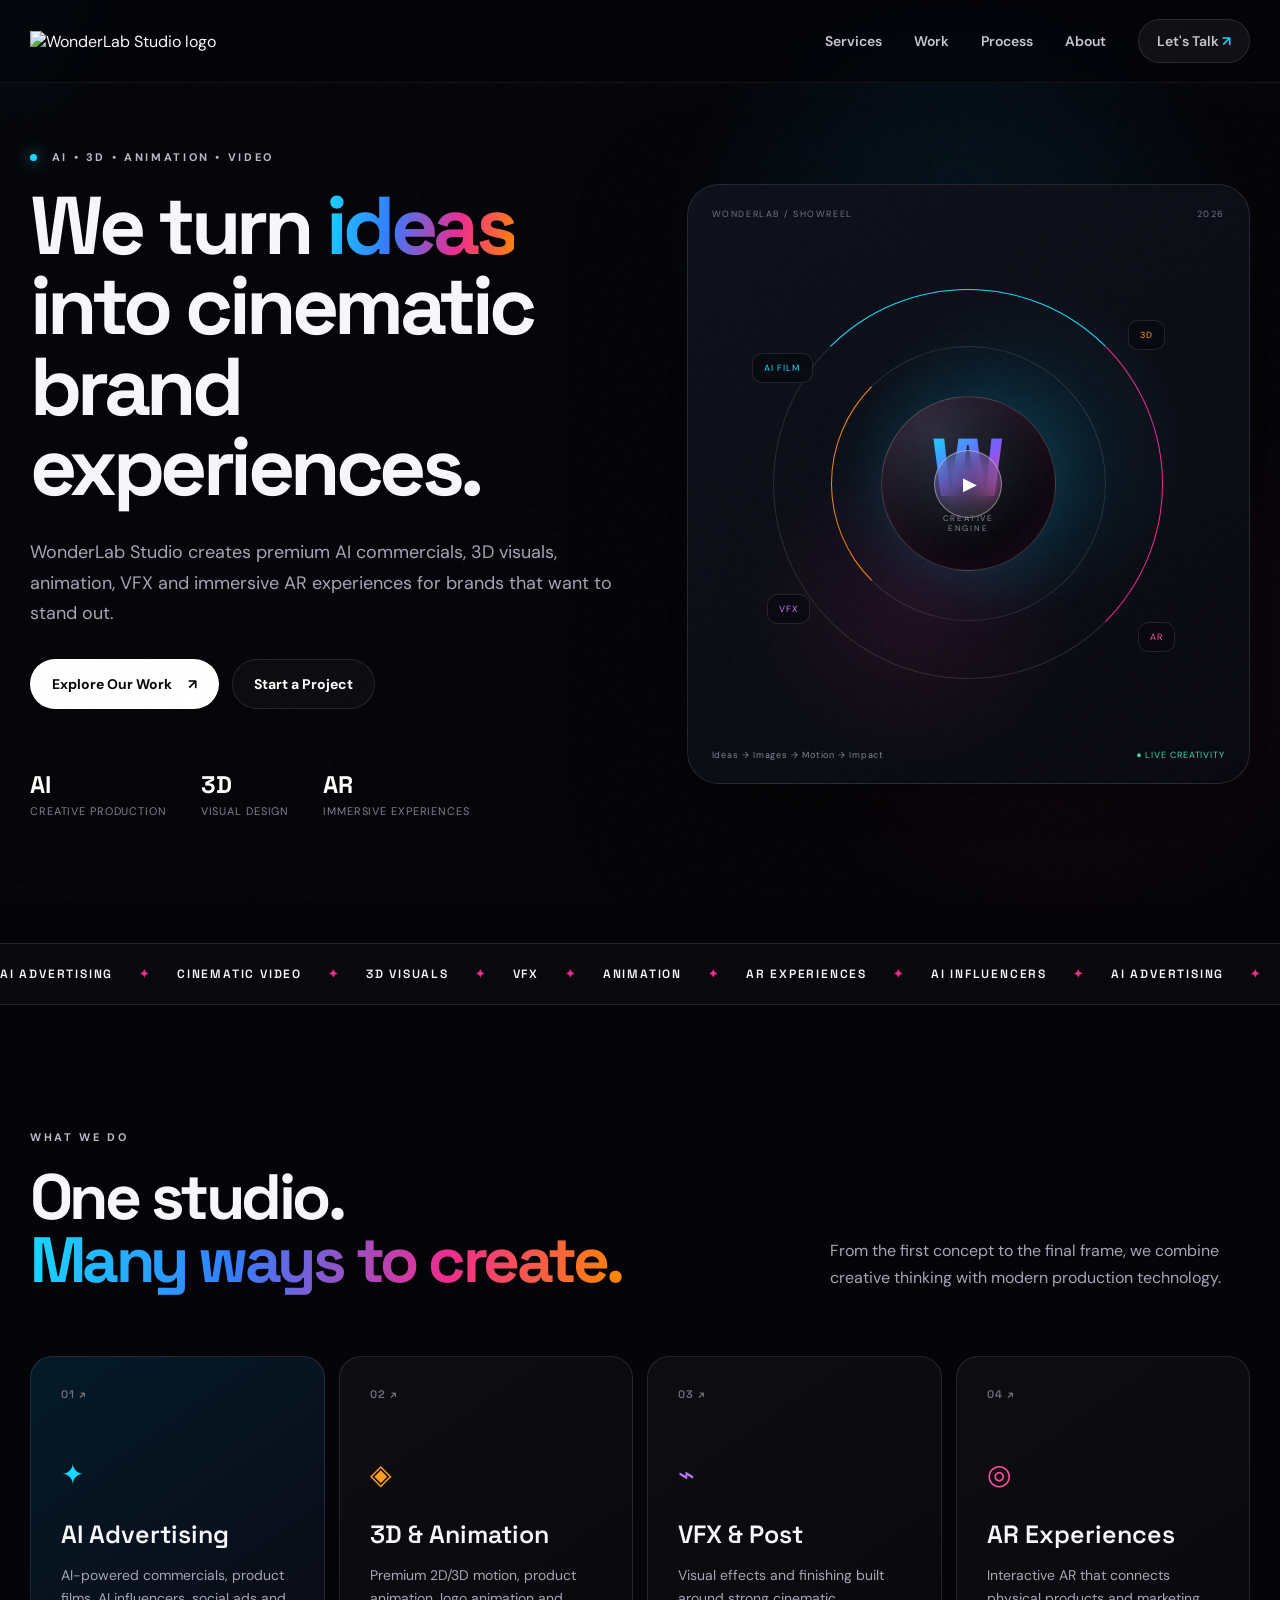
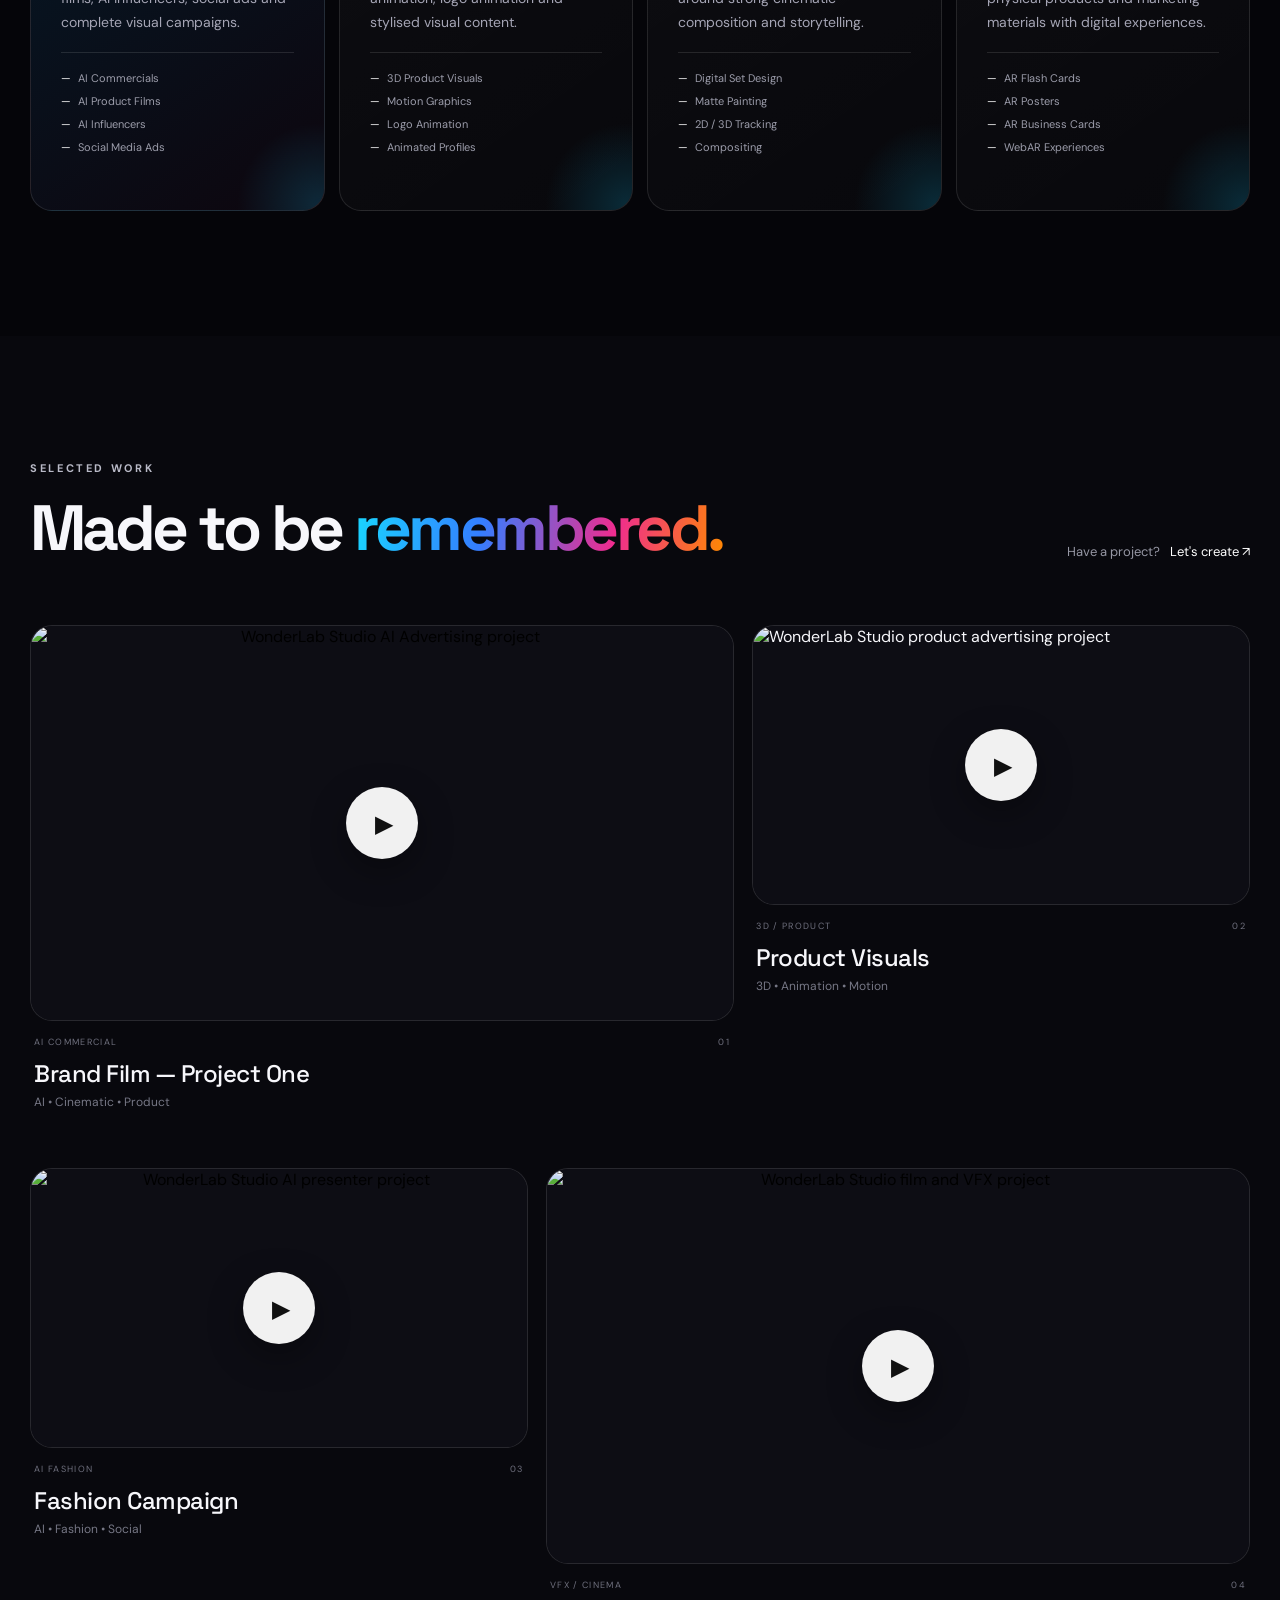
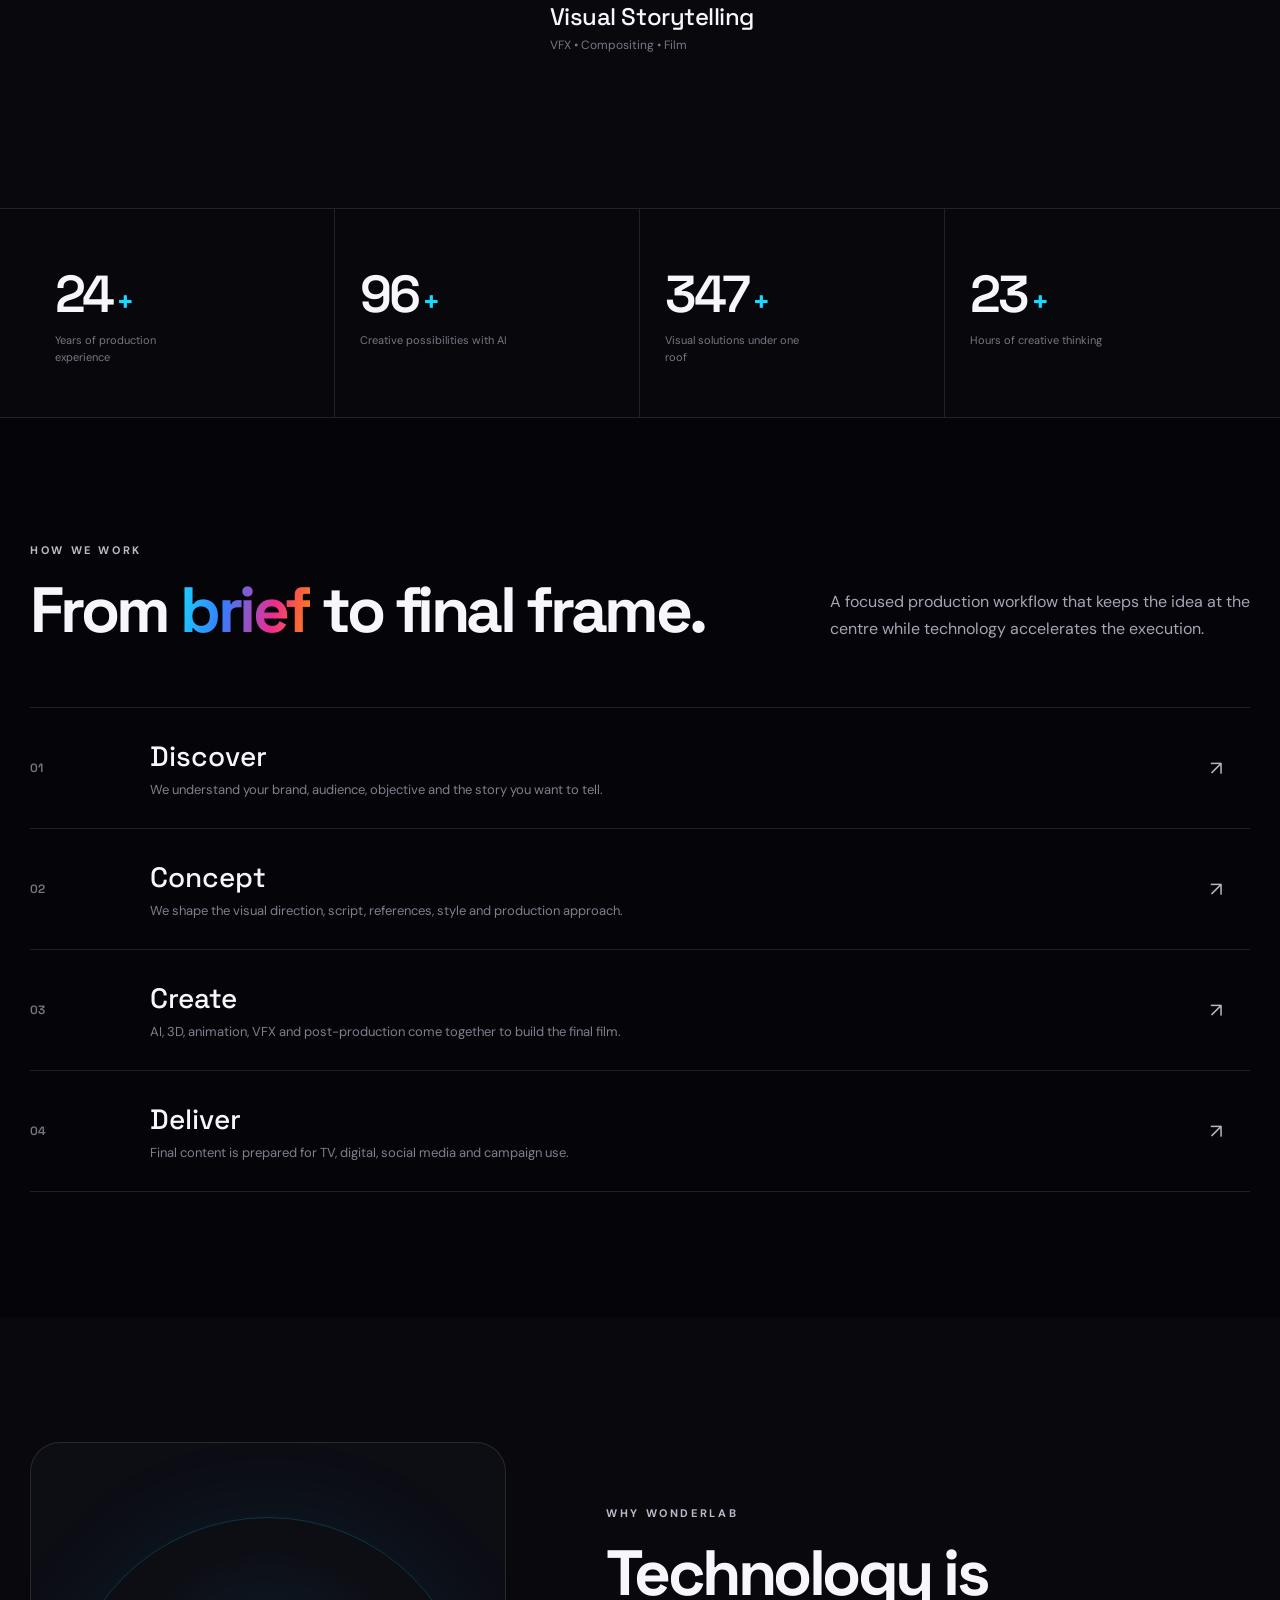
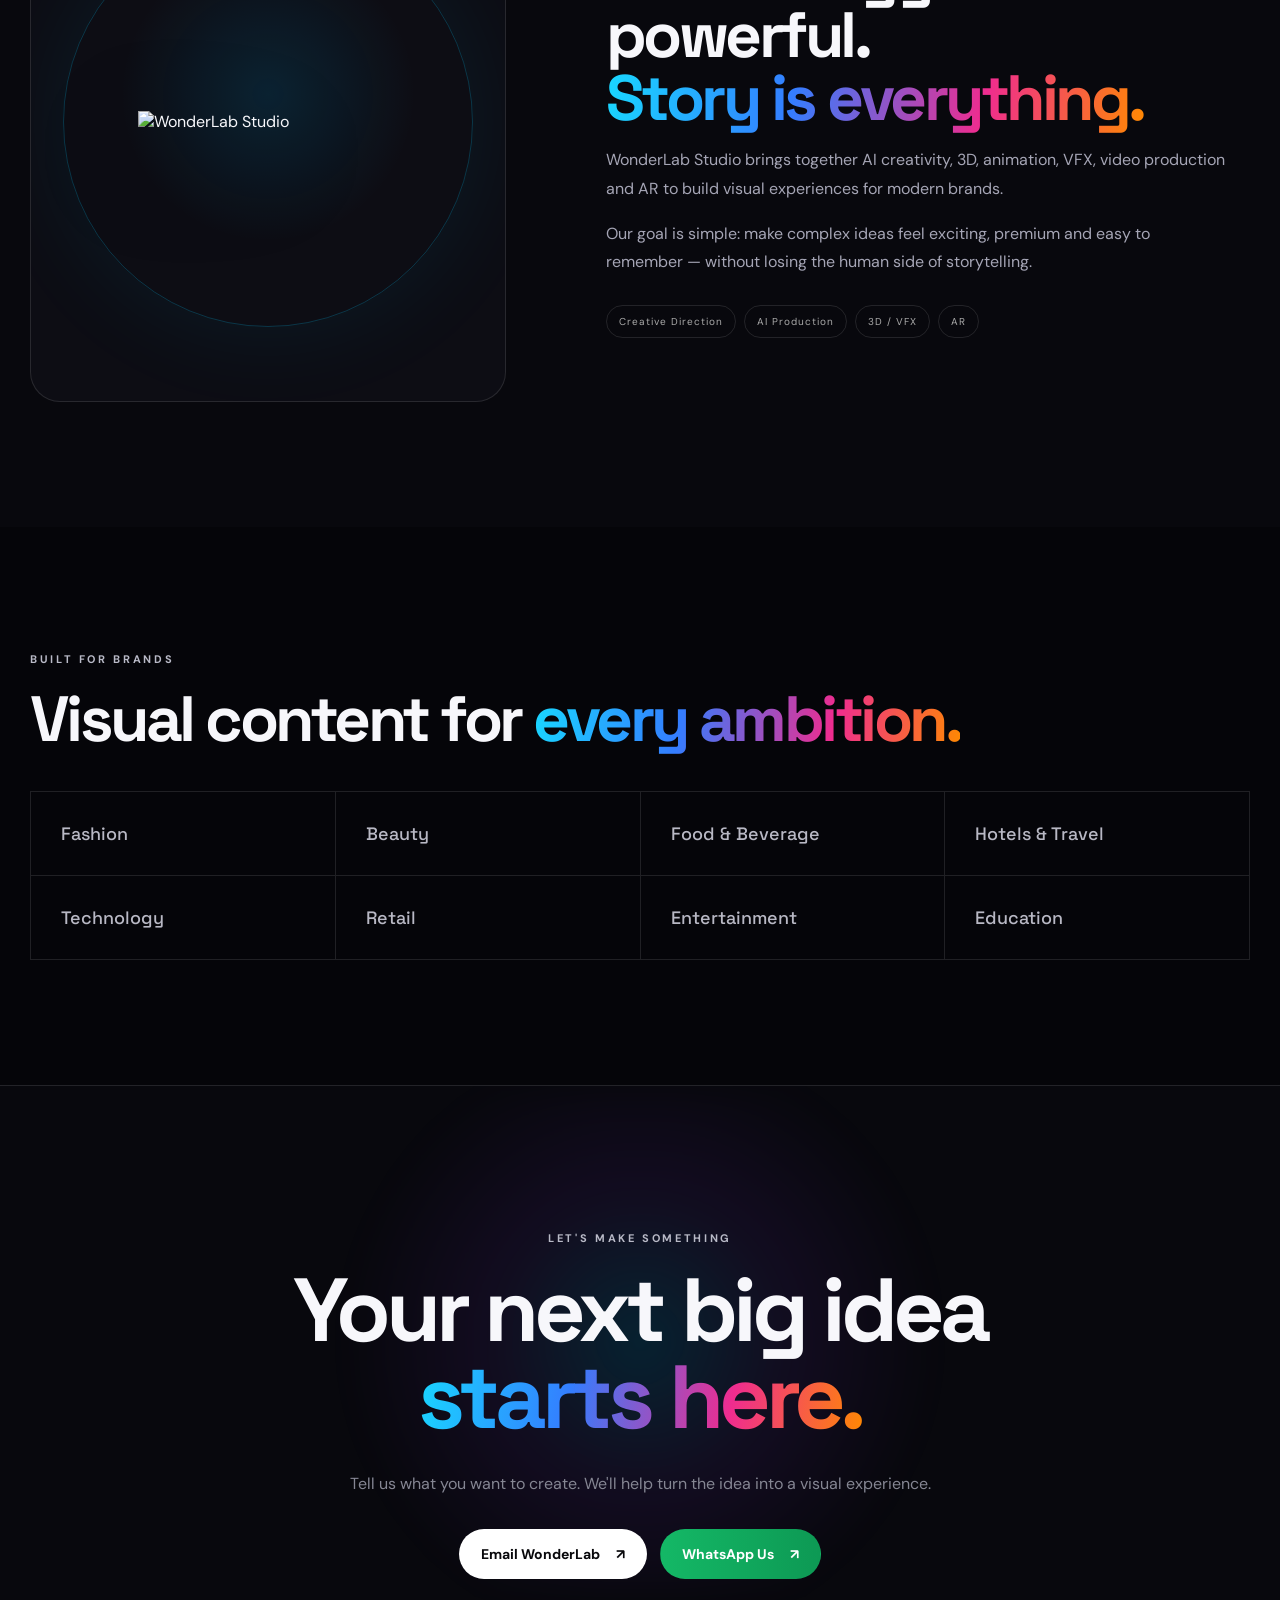
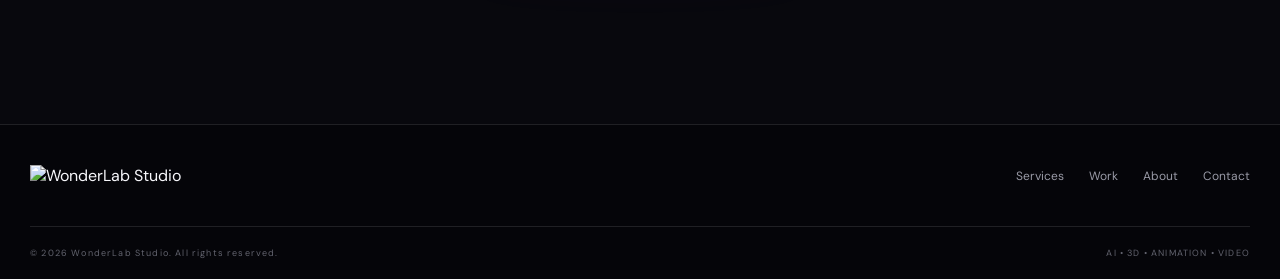
==== commit bd1a68ae: "Update index.html" ====
--- a/index.html
+++ b/index.html
@@ -17,7 +17,7 @@
   <header class="site-header" id="top">
     <nav class="nav container">
       <a class="brand" href="#top" aria-label="WonderLab Studio home">
-        <img src="assets/wonderlab-logo.png" alt="WonderLab Studio logo">
+        <img src="wonderlab-logo.png" alt="WonderLab Studio logo">
       </a>
 
       <button class="menu-toggle" aria-label="Open menu" aria-expanded="false">
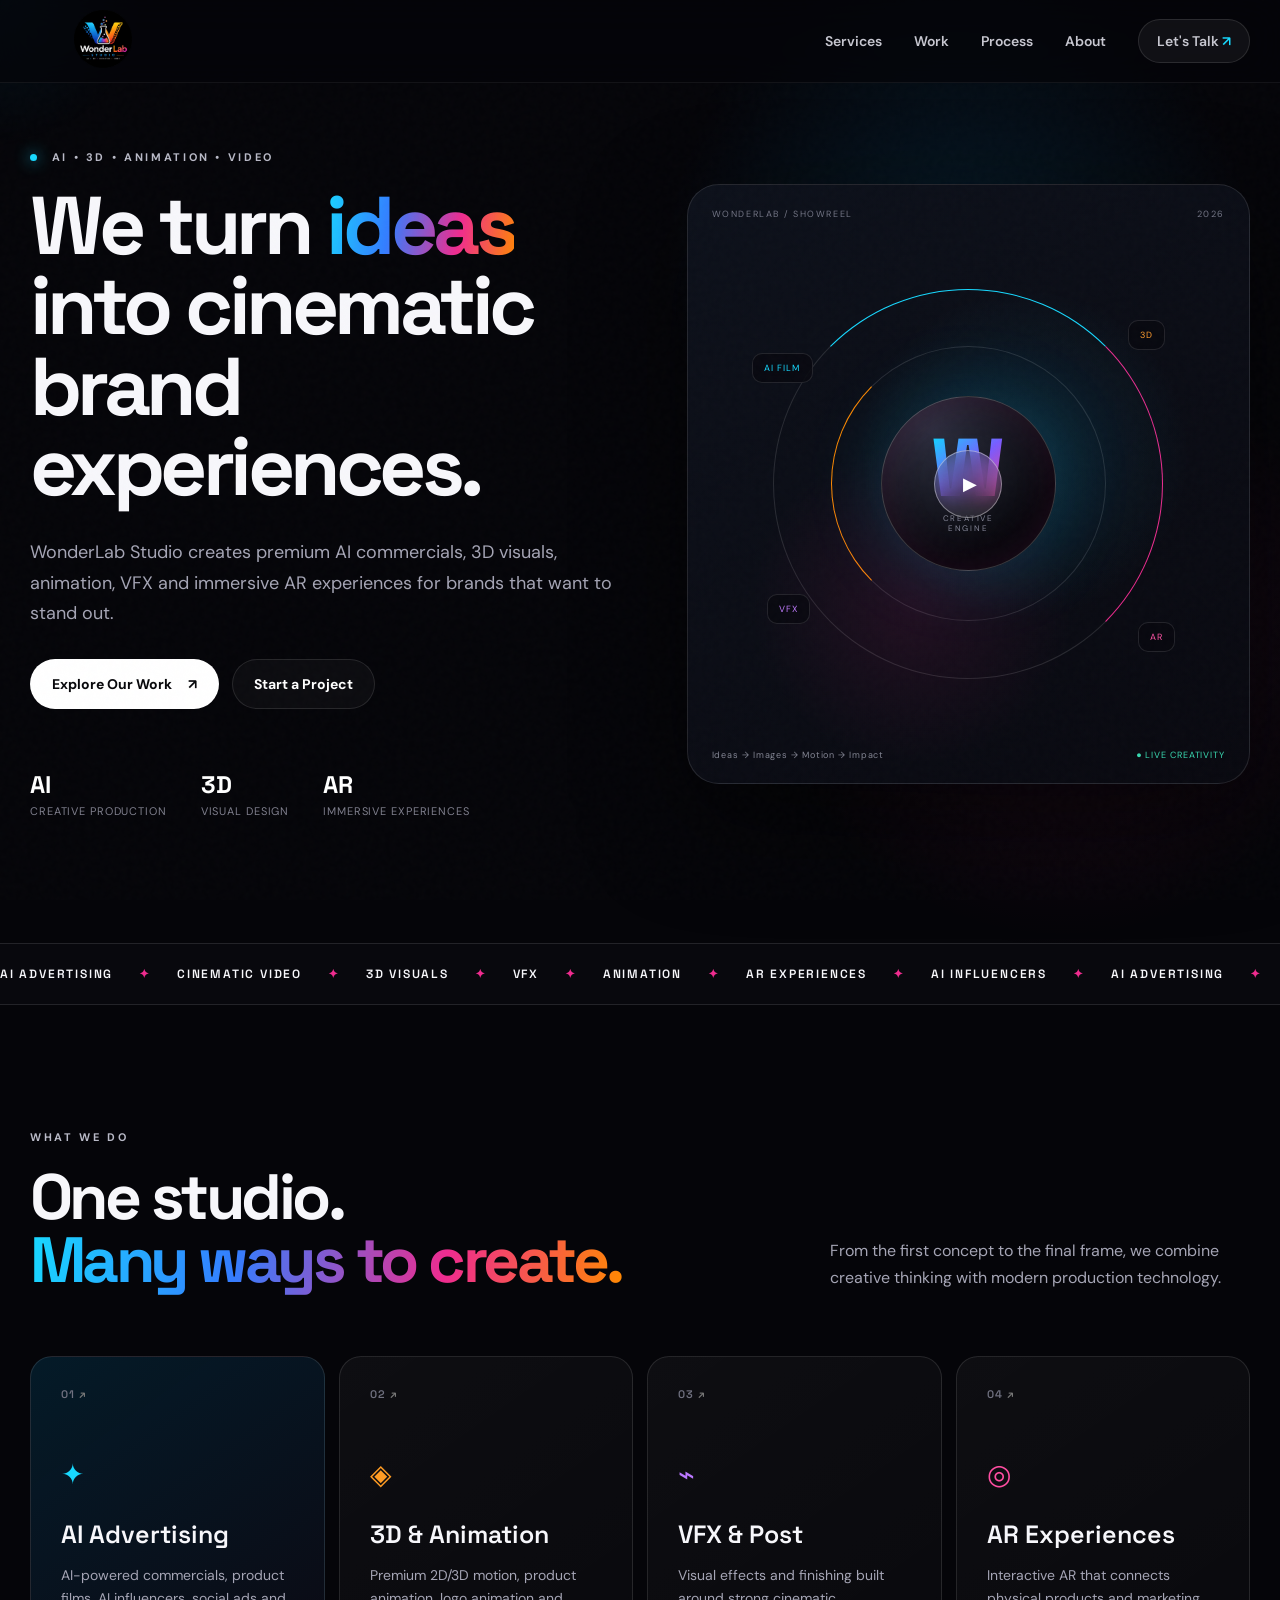
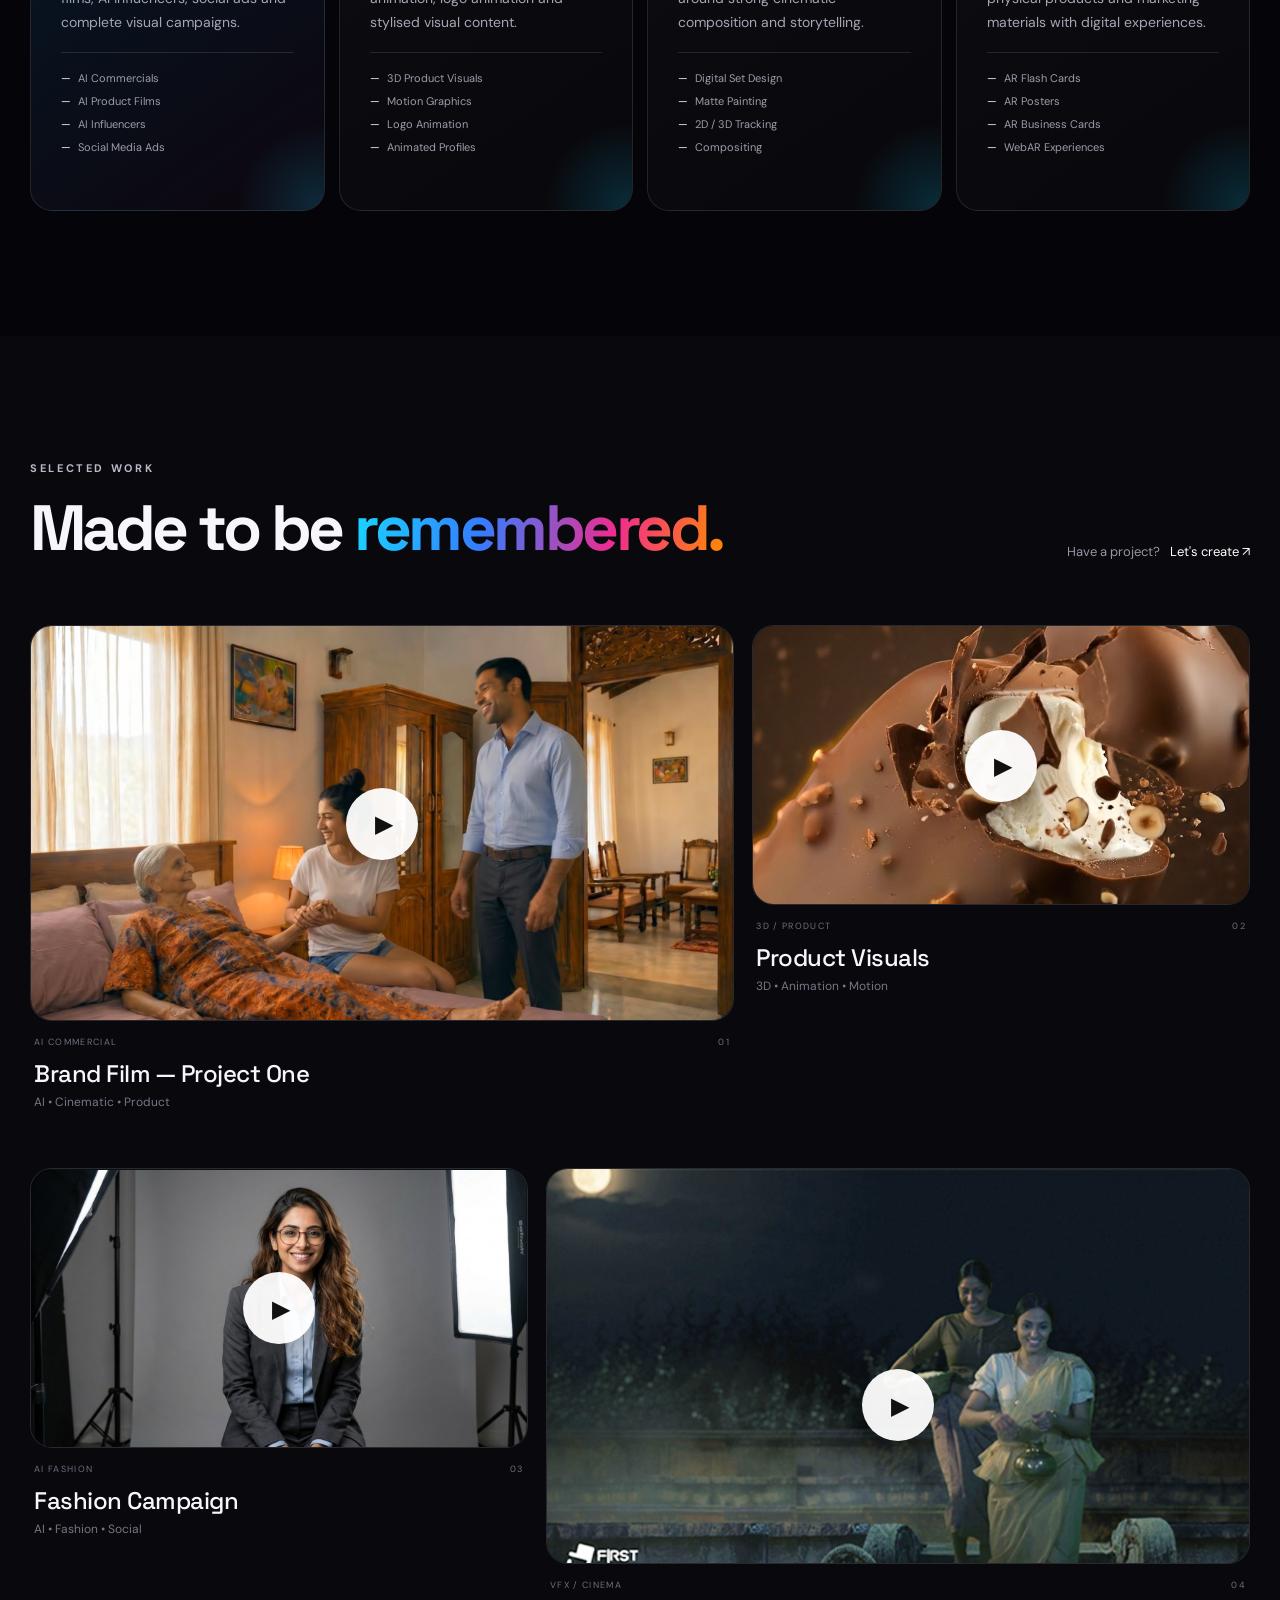
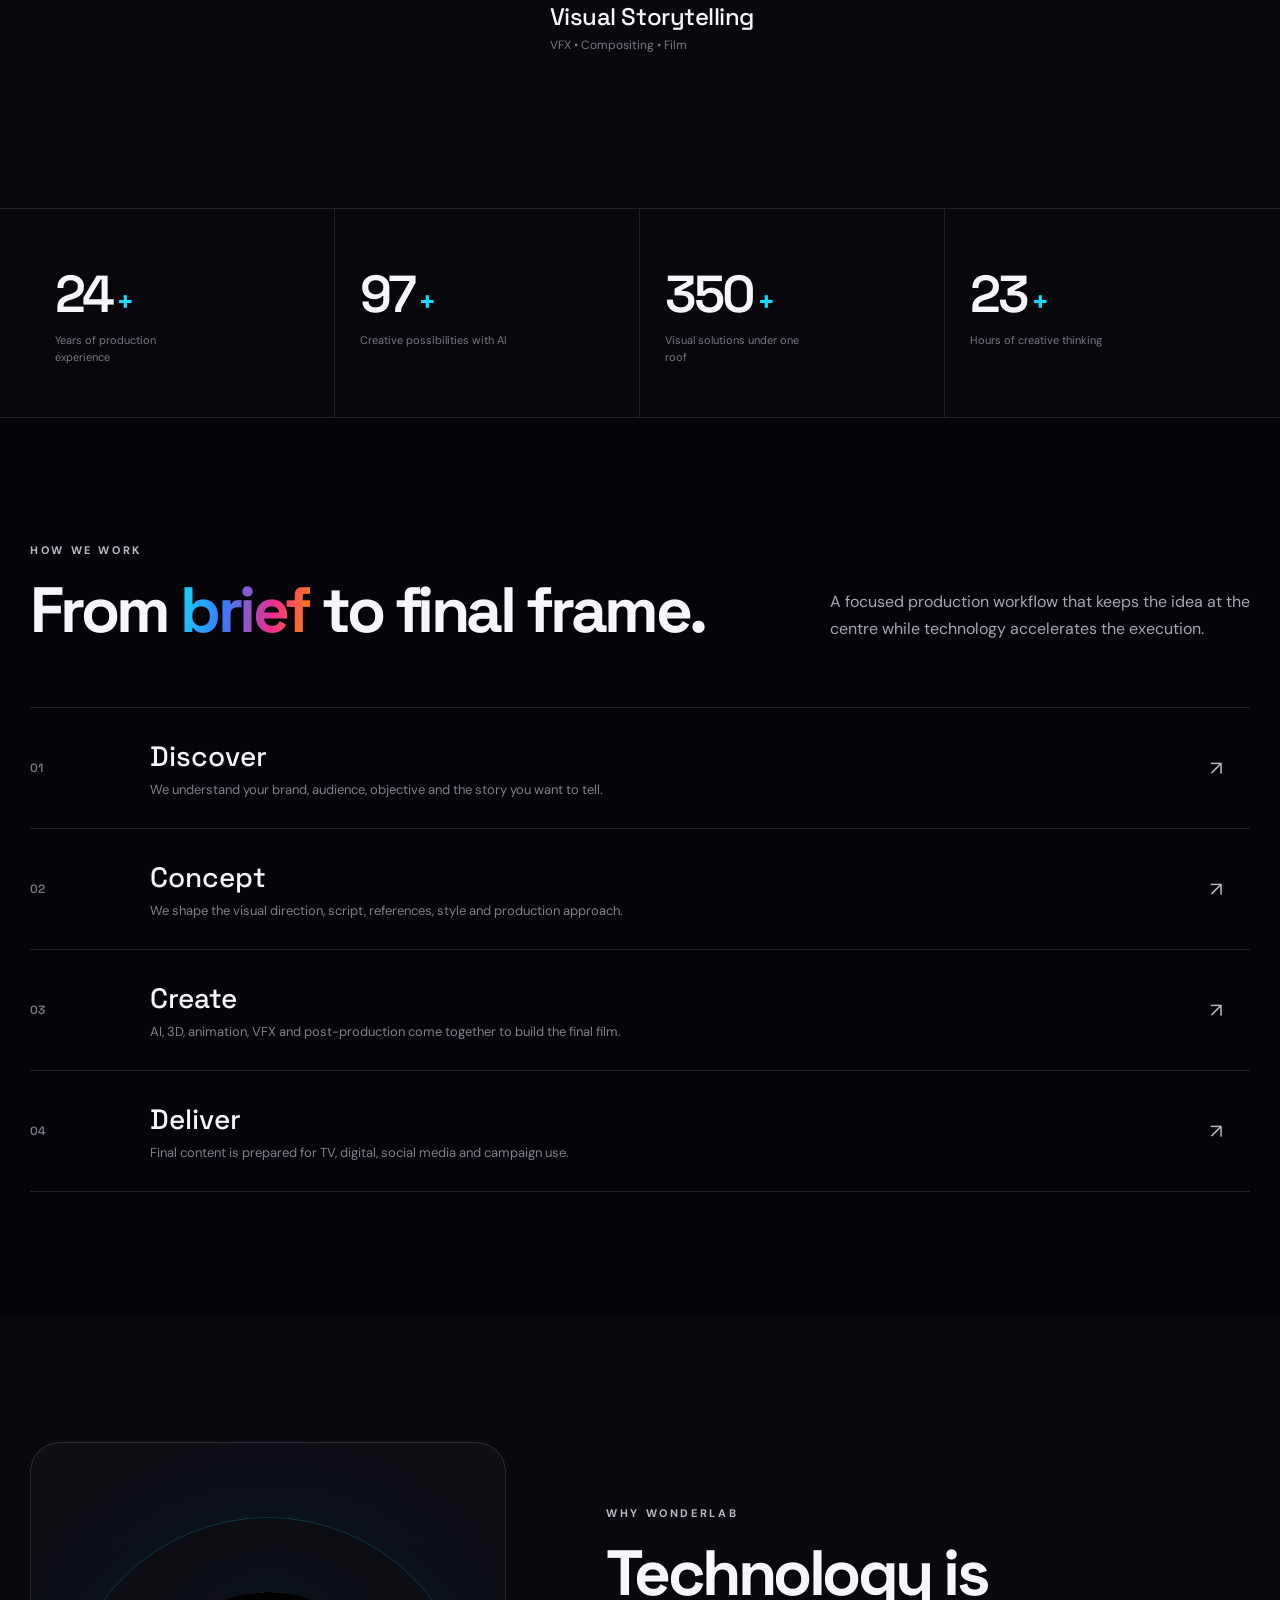
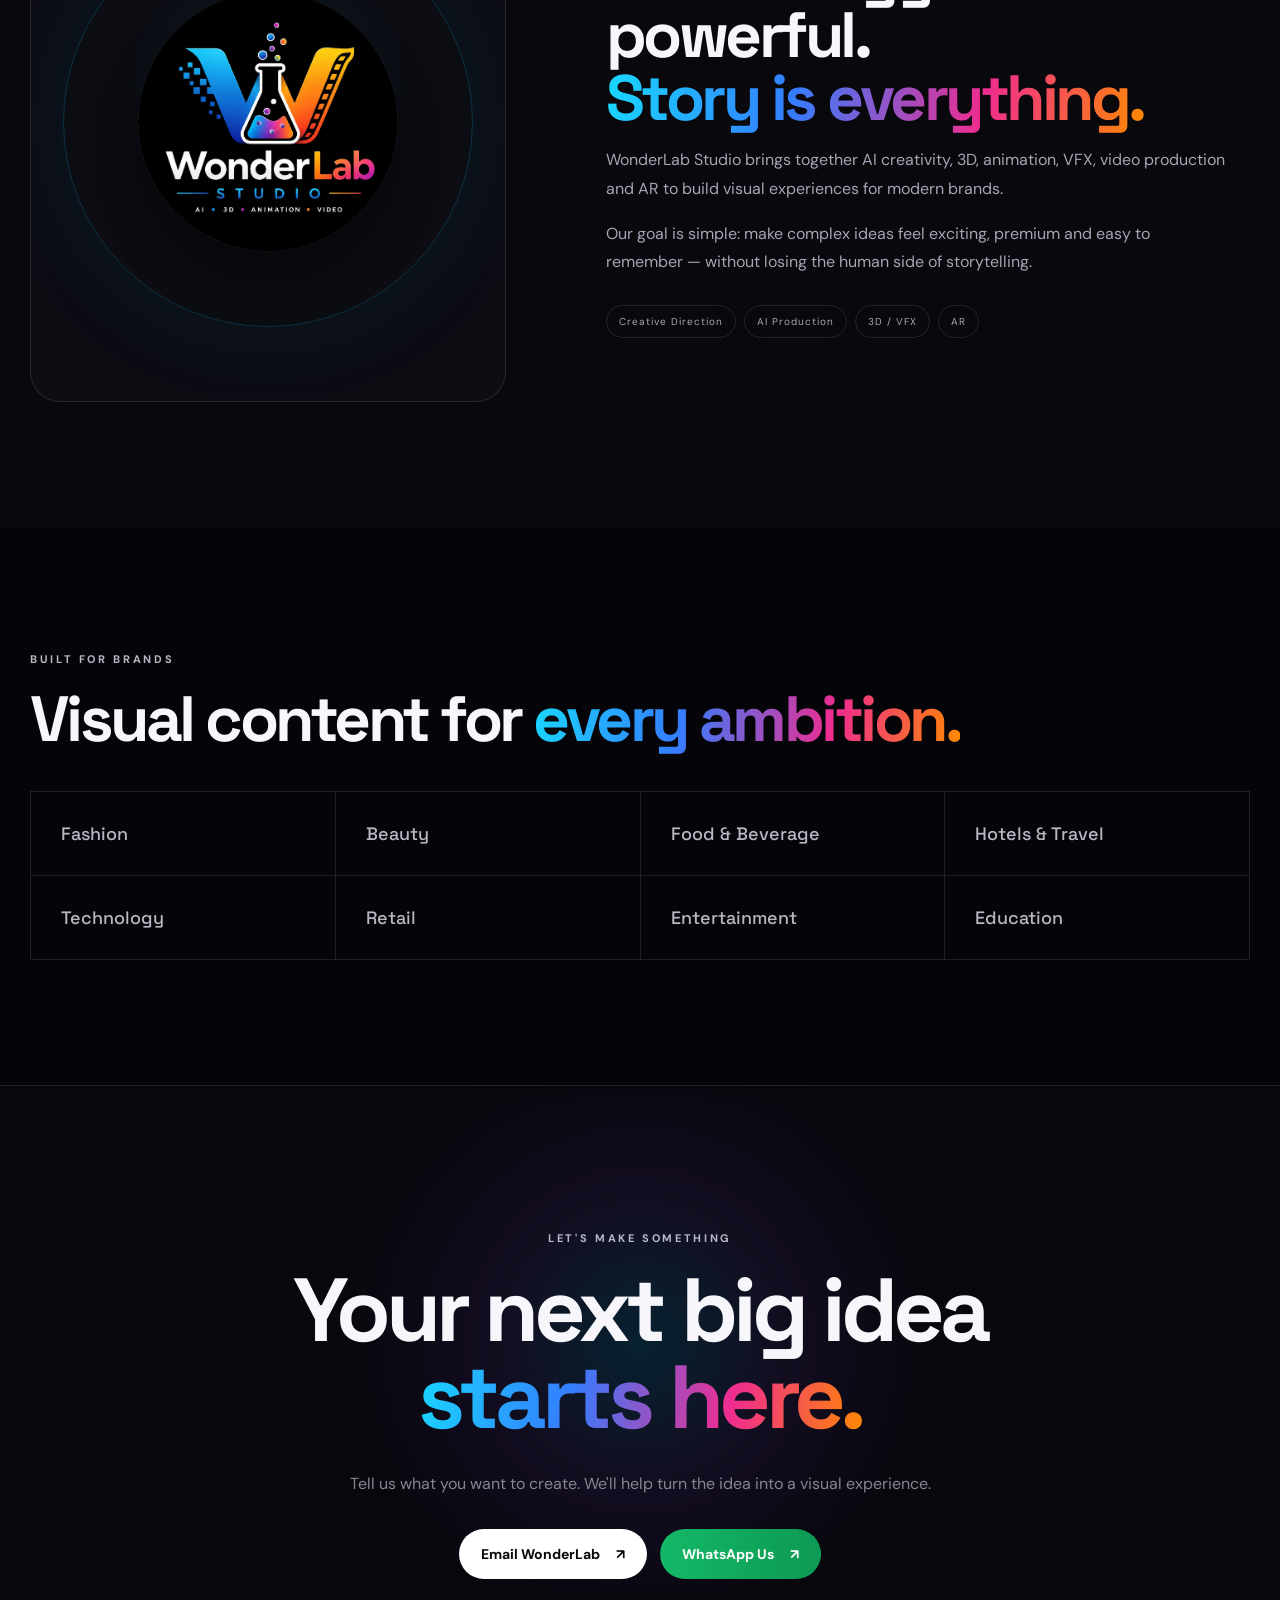
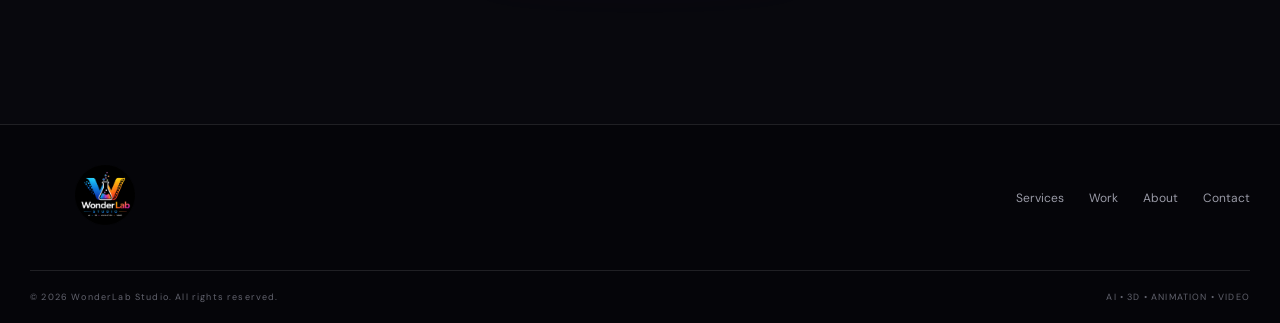
==== commit 67ac1075: "Update index.html" ====
--- a/index.html
+++ b/index.html
@@ -188,7 +188,7 @@
         <div class="work-grid">
           <!-- Replace each .work-media background/image with your original project images/videos. -->
           <article class="work-card work-large reveal">
-            <div class="work-media p1"><button class="work-video-trigger" type="button" data-video="assets/p1.mp4" aria-label="Play P1 video"><img src="assets/p1.png" alt="WonderLab Studio AI Advertising project"><span class="play-badge" aria-hidden="true">▶</span></button></div>
+            <div class="work-media p1"><a class="work-video-trigger" href="https://youtu.be/RG5b7PARDg0?si=zVhkIRy12BqFOvv2" target="_blank" rel="noopener noreferrer" aria-label="Watch P1 video on YouTube"><img src="p1.png" alt="WonderLab Studio product advertising project"><span class="play-badge" aria-hidden="true">▶</span></a></div>
             <div class="work-info">
               <div><span>AI COMMERCIAL</span><span>01</span></div>
               <h3>Brand Film — Project One</h3>
@@ -197,7 +197,7 @@
           </article>
 
           <article class="work-card reveal delay-1">
-            <div class="work-media p2"><a class="work-video-trigger" href="https://youtu.be/iH343KVjue0?si=OybN8LpmCghEXnxg" target="_blank" rel="noopener noreferrer" aria-label="Watch P2 video on YouTube"><img src="assets/p2.png" alt="WonderLab Studio product advertising project"><span class="play-badge" aria-hidden="true">▶</span></a></div>
+            <div class="work-media p2"><a class="work-video-trigger" href="https://youtu.be/iH343KVjue0?si=OybN8LpmCghEXnxg" target="_blank" rel="noopener noreferrer" aria-label="Watch P2 video on YouTube"><img src="p2.png" alt="WonderLab Studio product advertising project"><span class="play-badge" aria-hidden="true">▶</span></a></div>
             <div class="work-info">
               <div><span>3D / PRODUCT</span><span>02</span></div>
               <h3>Product Visuals</h3>
@@ -206,7 +206,7 @@
           </article>
 
           <article class="work-card reveal delay-2">
-            <div class="work-media p3"><button class="work-video-trigger" type="button" data-video="assets/p3.mp4" aria-label="Play P3 video"><img src="assets/p3.jpeg" alt="WonderLab Studio AI presenter project"><span class="play-badge" aria-hidden="true">▶</span></button></div>
+            <div class="work-media p3"><a class="work-video-trigger" href="https://youtu.be/y-SEWCTw4rE?si=jeI5sqXQ0VNOiVDV" target="_blank" rel="noopener noreferrer" aria-label="Watch P3 video on YouTube"><img src="p3.png" alt="WonderLab Studio product advertising project"><span class="play-badge" aria-hidden="true">▶</span></a></div>
             <div class="work-info">
               <div><span>AI FASHION</span><span>03</span></div>
               <h3>Fashion Campaign</h3>
@@ -215,7 +215,7 @@
           </article>
 
           <article class="work-card work-wide reveal">
-            <div class="work-media p4"><button class="work-video-trigger" type="button" data-video="assets/p4.mp4" aria-label="Play P4 video"><img src="assets/p4.jpg" alt="WonderLab Studio film and VFX project"><span class="play-badge" aria-hidden="true">▶</span></button></div>
+            <div class="work-media p4"><a class="work-video-trigger" href="" target="_blank" rel="noopener noreferrer" aria-label="Watch P4 video on YouTube"><img src="p4.png" alt="WonderLab Studio product advertising project"><span class="play-badge" aria-hidden="true">▶</span></a></div>
             <div class="work-info">
               <div><span>VFX / CINEMA</span><span>04</span></div>
               <h3>Visual Storytelling</h3>
@@ -277,7 +277,7 @@
       <div class="container about-grid">
         <div class="about-visual reveal">
           <div class="about-frame">
-            <img src="assets/wonderlab-logo.png" alt="WonderLab Studio">
+            <img src="wonderlab-logo.png" alt="WonderLab Studio">
             <div class="about-orbit"></div>
           </div>
         </div>
@@ -327,7 +327,7 @@
 
   <footer class="footer">
     <div class="container footer-top">
-      <a class="footer-brand" href="#top"><img src="assets/wonderlab-logo.png" alt="WonderLab Studio"></a>
+      <a class="footer-brand" href="#top"><img src="wonderlab-logo.png" alt="WonderLab Studio"></a>
       <div class="footer-links">
         <a href="#services">Services</a><a href="#work">Work</a><a href="#about">About</a><a href="#contact">Contact</a>
       </div>
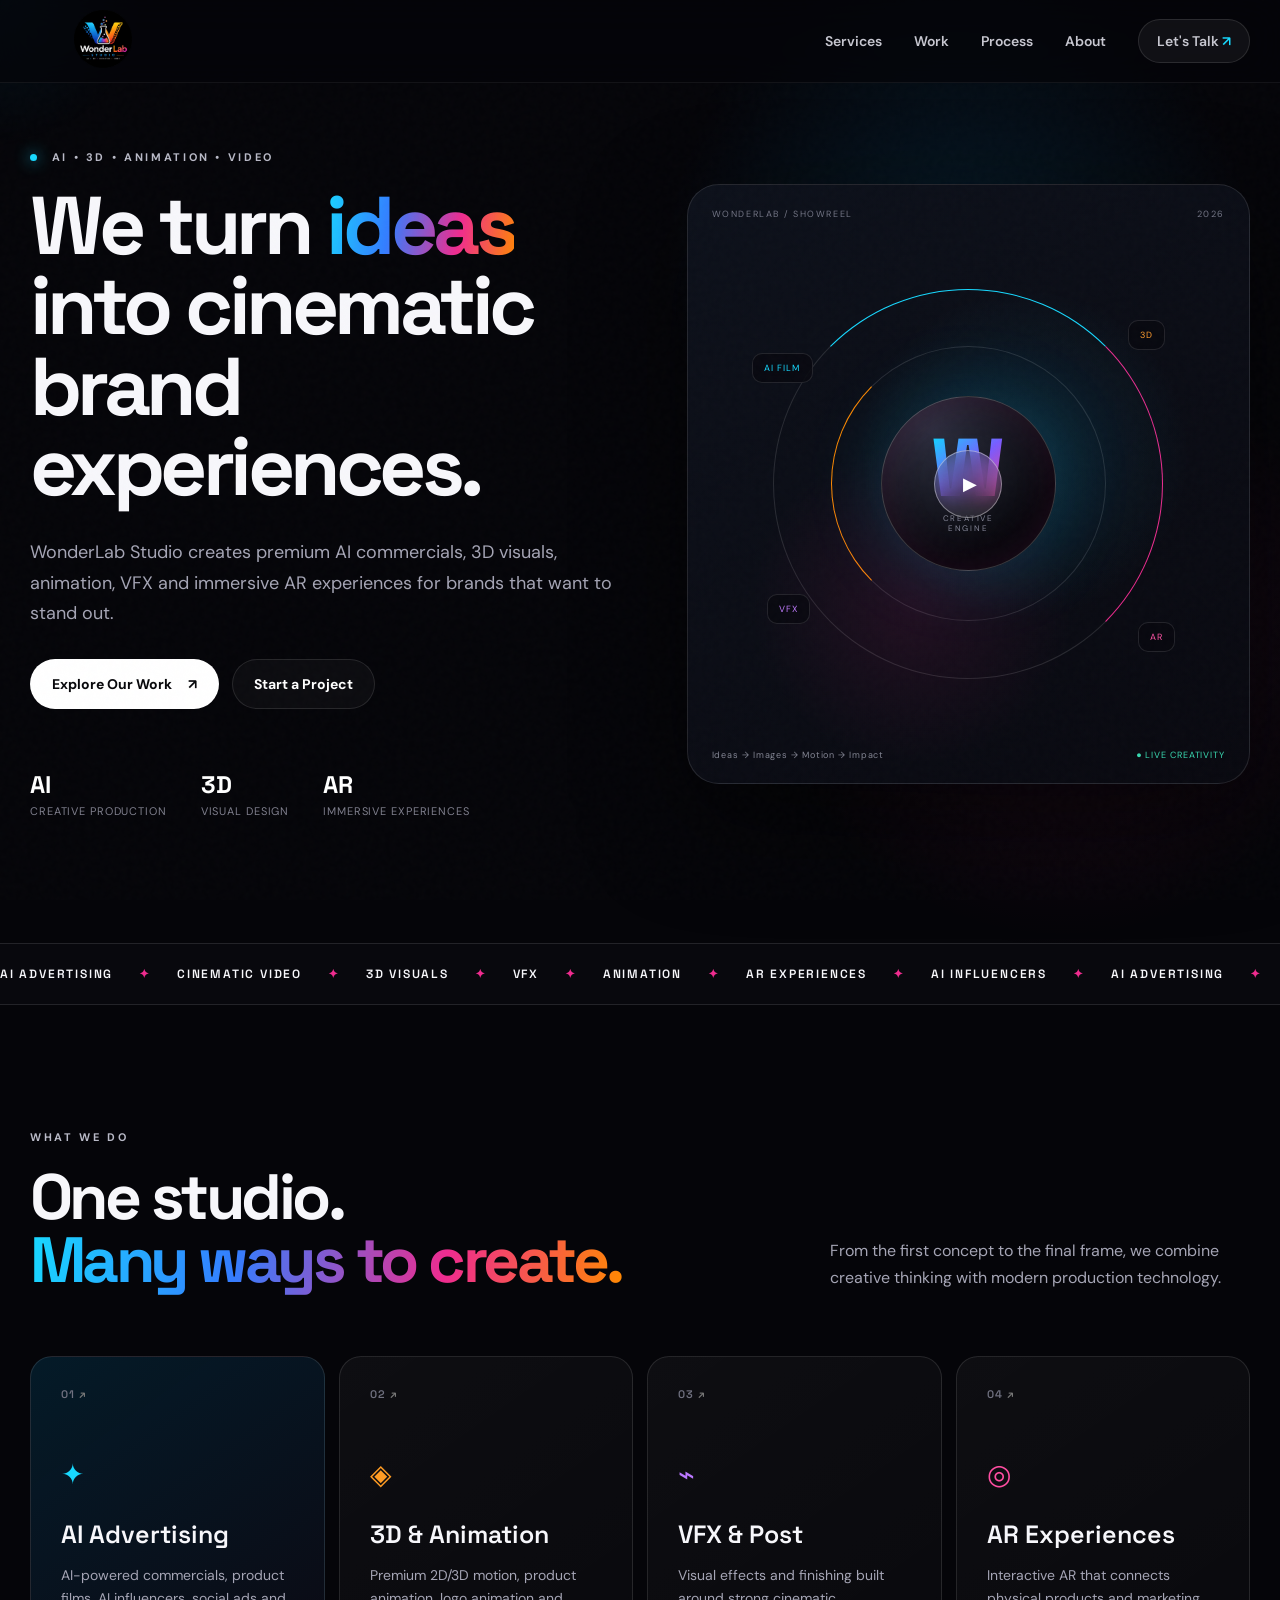
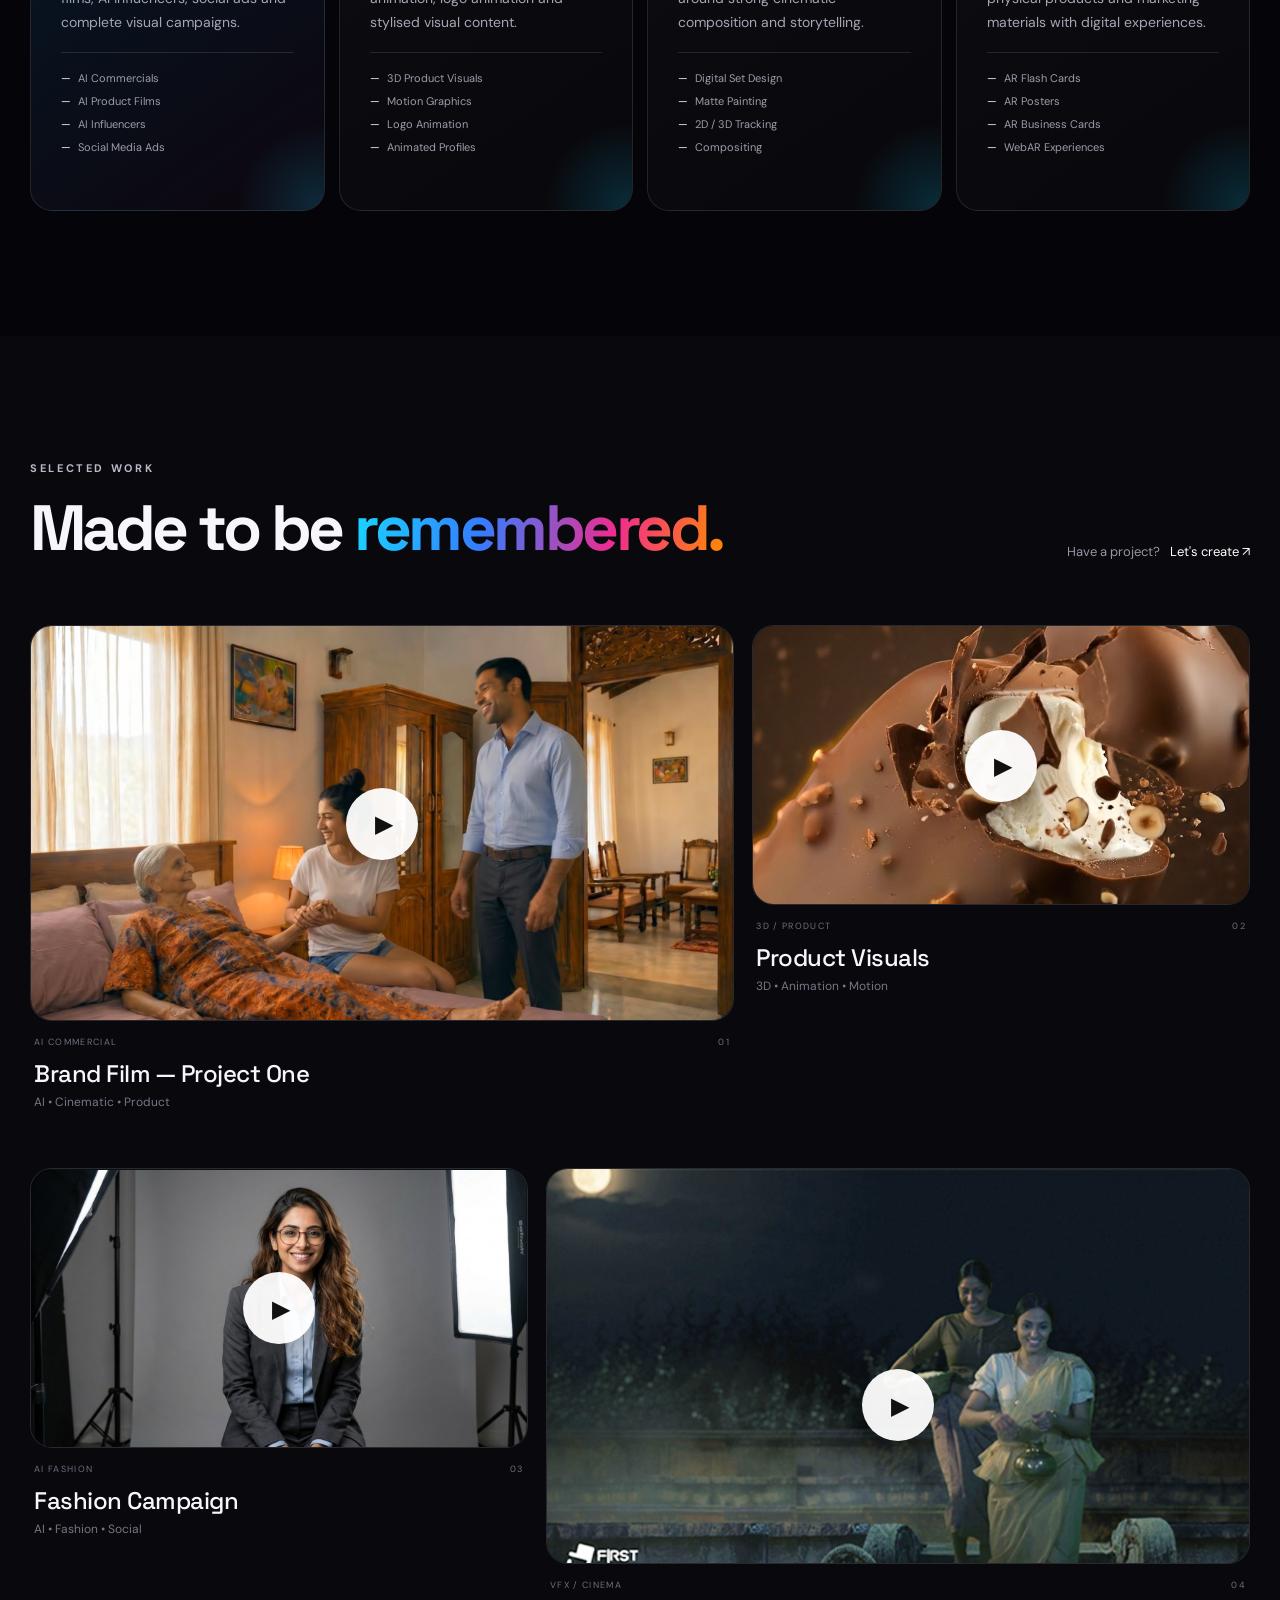
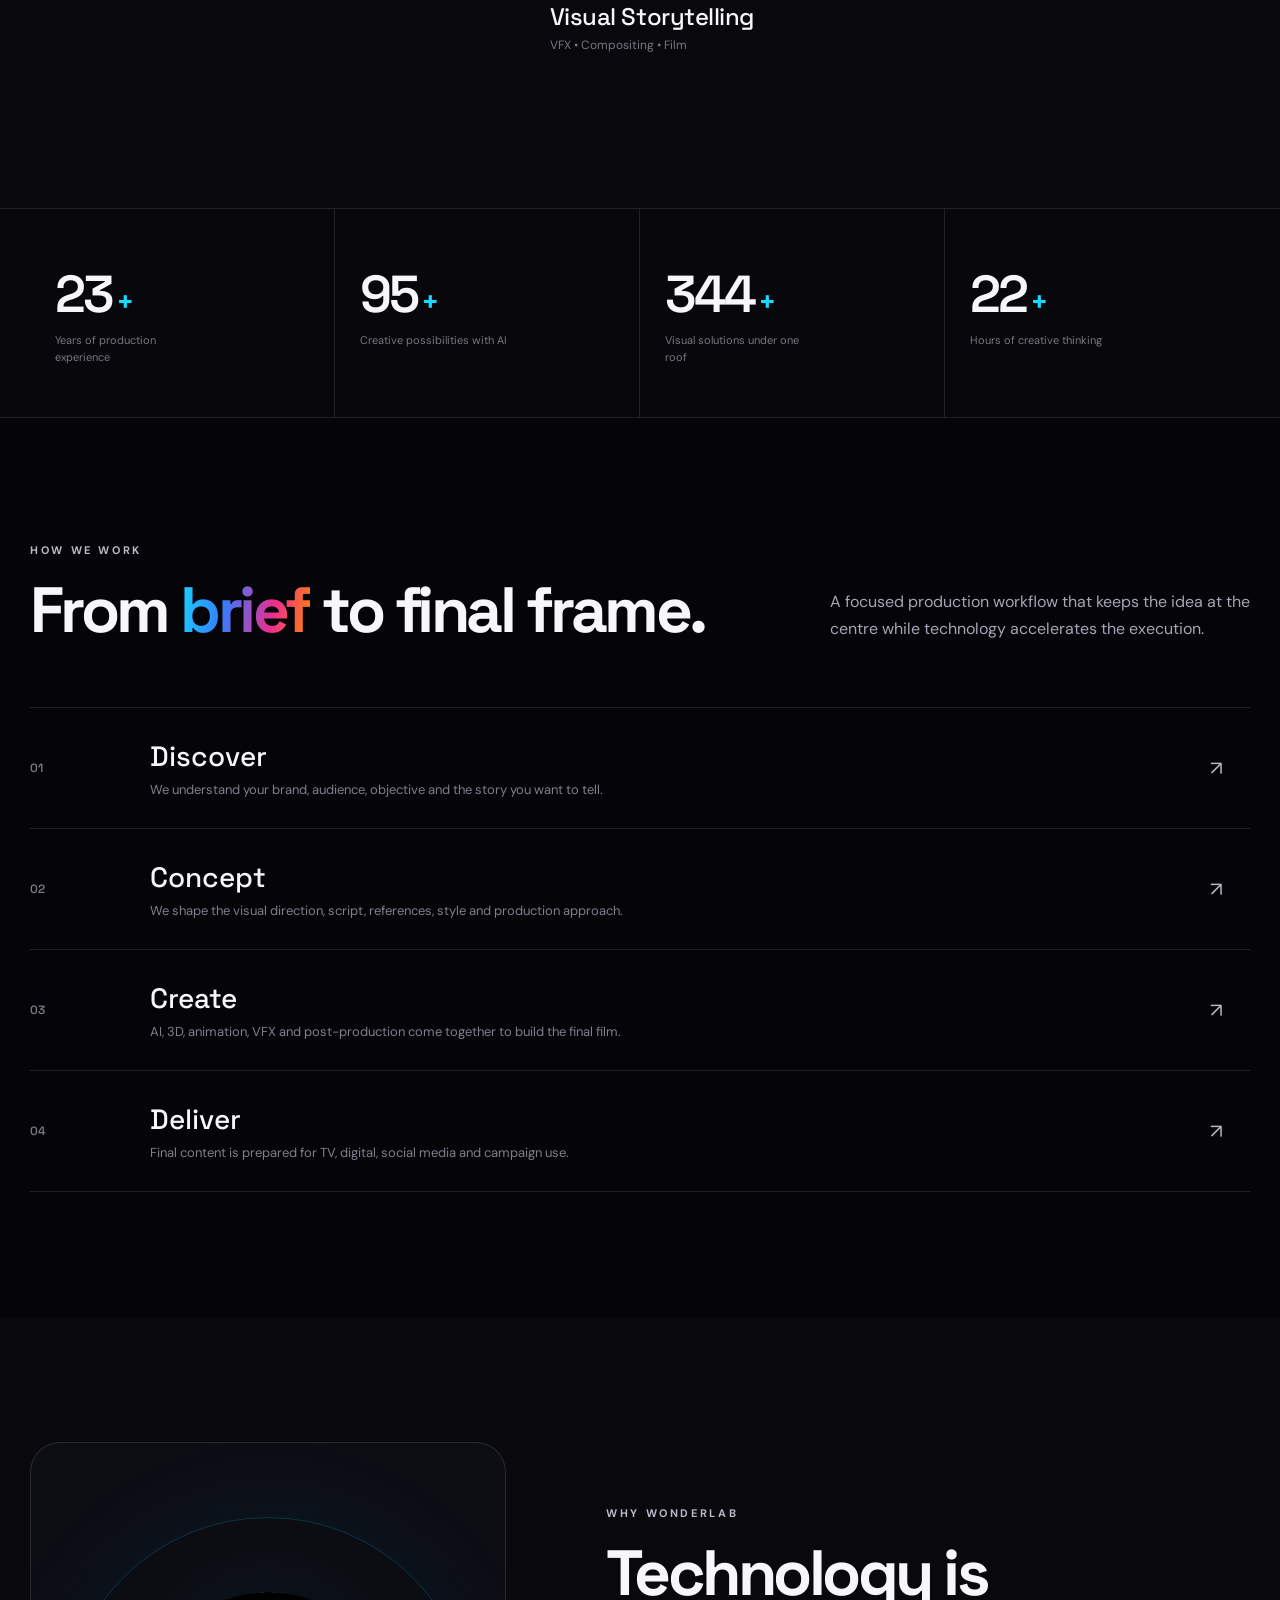
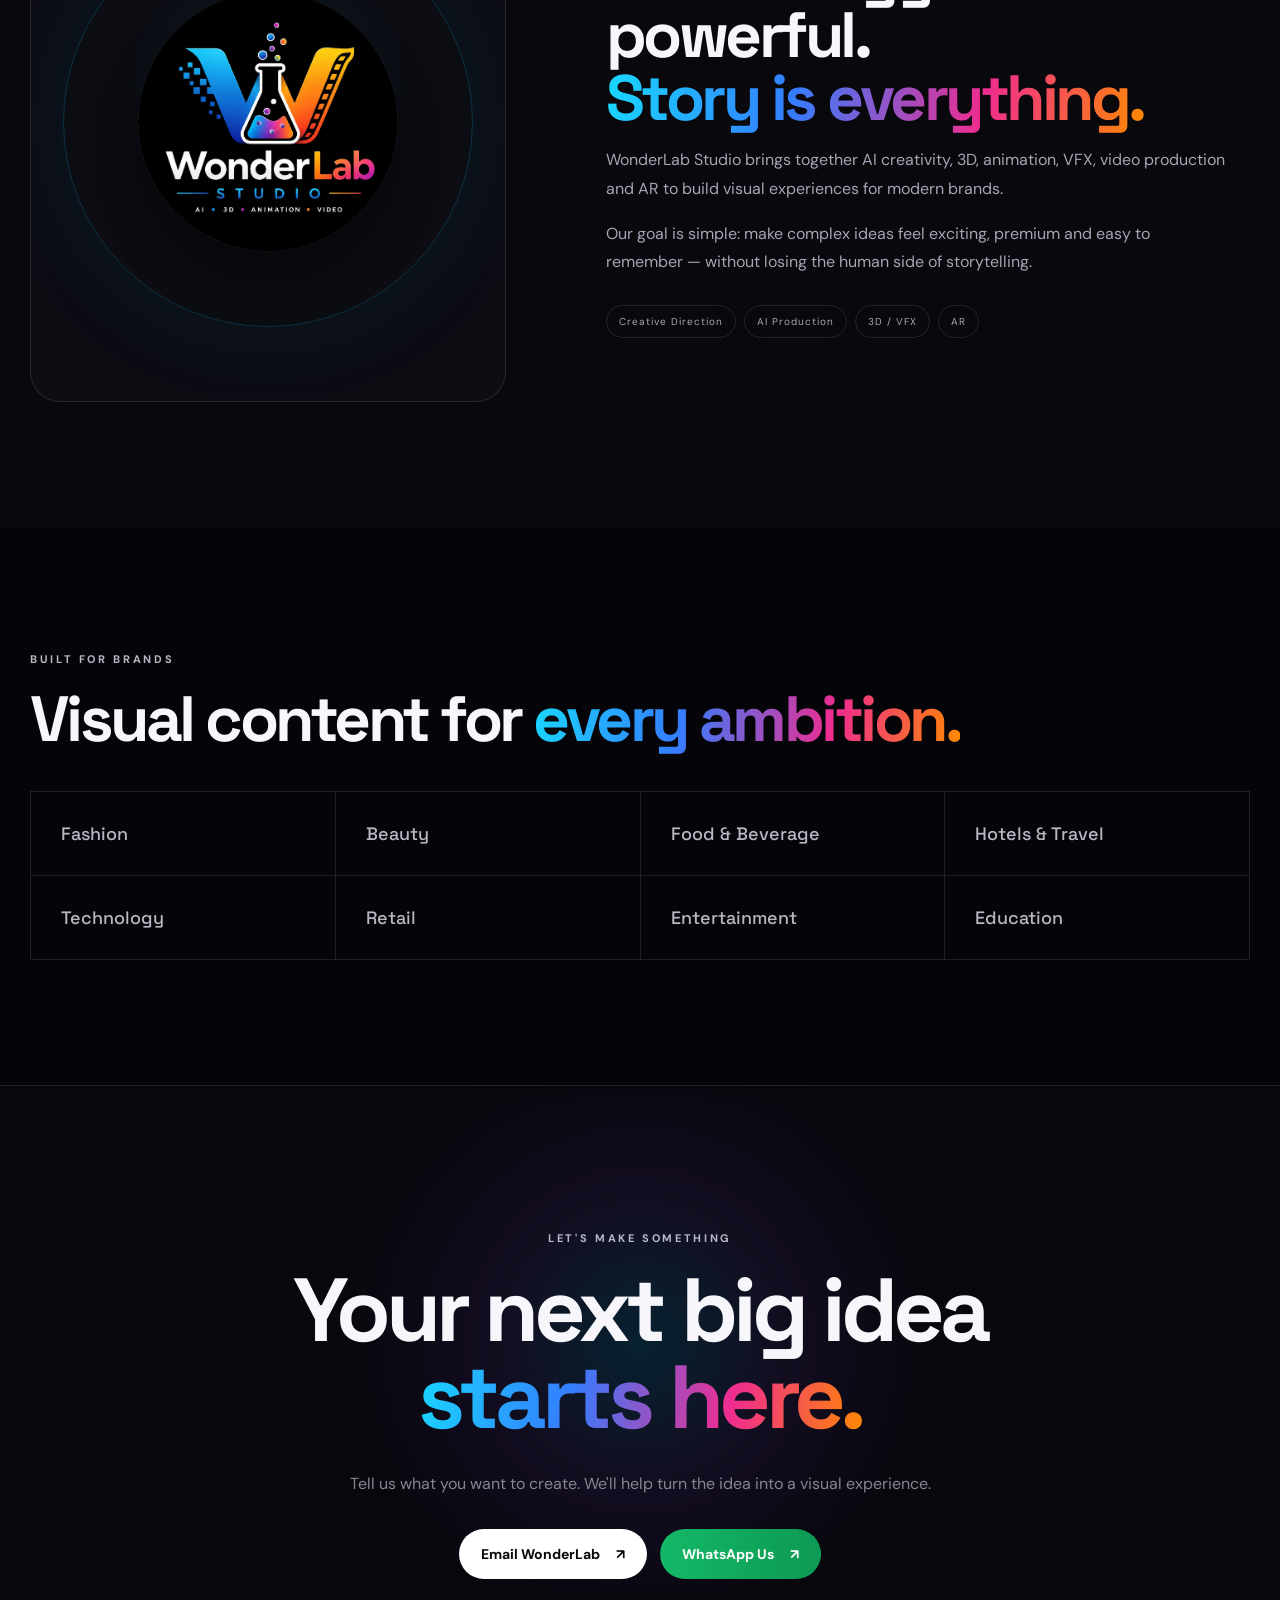
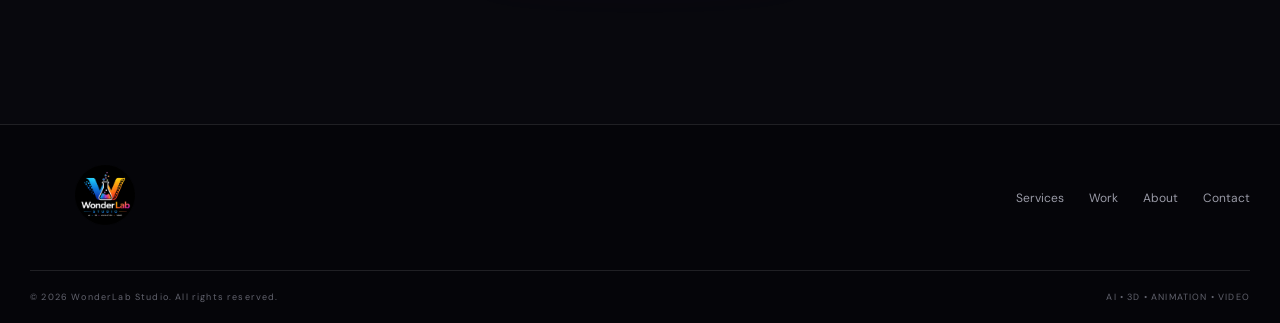
==== commit 59ca3e86: "Update index.html" ====
--- a/index.html
+++ b/index.html
@@ -215,7 +215,7 @@
           </article>
 
           <article class="work-card work-wide reveal">
-            <div class="work-media p4"><a class="work-video-trigger" href="" target="_blank" rel="noopener noreferrer" aria-label="Watch P4 video on YouTube"><img src="p4.png" alt="WonderLab Studio product advertising project"><span class="play-badge" aria-hidden="true">▶</span></a></div>
+            <div class="work-media p4"><a class="work-video-trigger" href="https://youtu.be/cNkhWTHU8IM?si=q5fA-6qjcOM9UsAg" target="_blank" rel="noopener noreferrer" aria-label="Watch P4 video on YouTube"><img src="p4.png" alt="WonderLab Studio product advertising project"><span class="play-badge" aria-hidden="true">▶</span></a></div>
             <div class="work-info">
               <div><span>VFX / CINEMA</span><span>04</span></div>
               <h3>Visual Storytelling</h3>
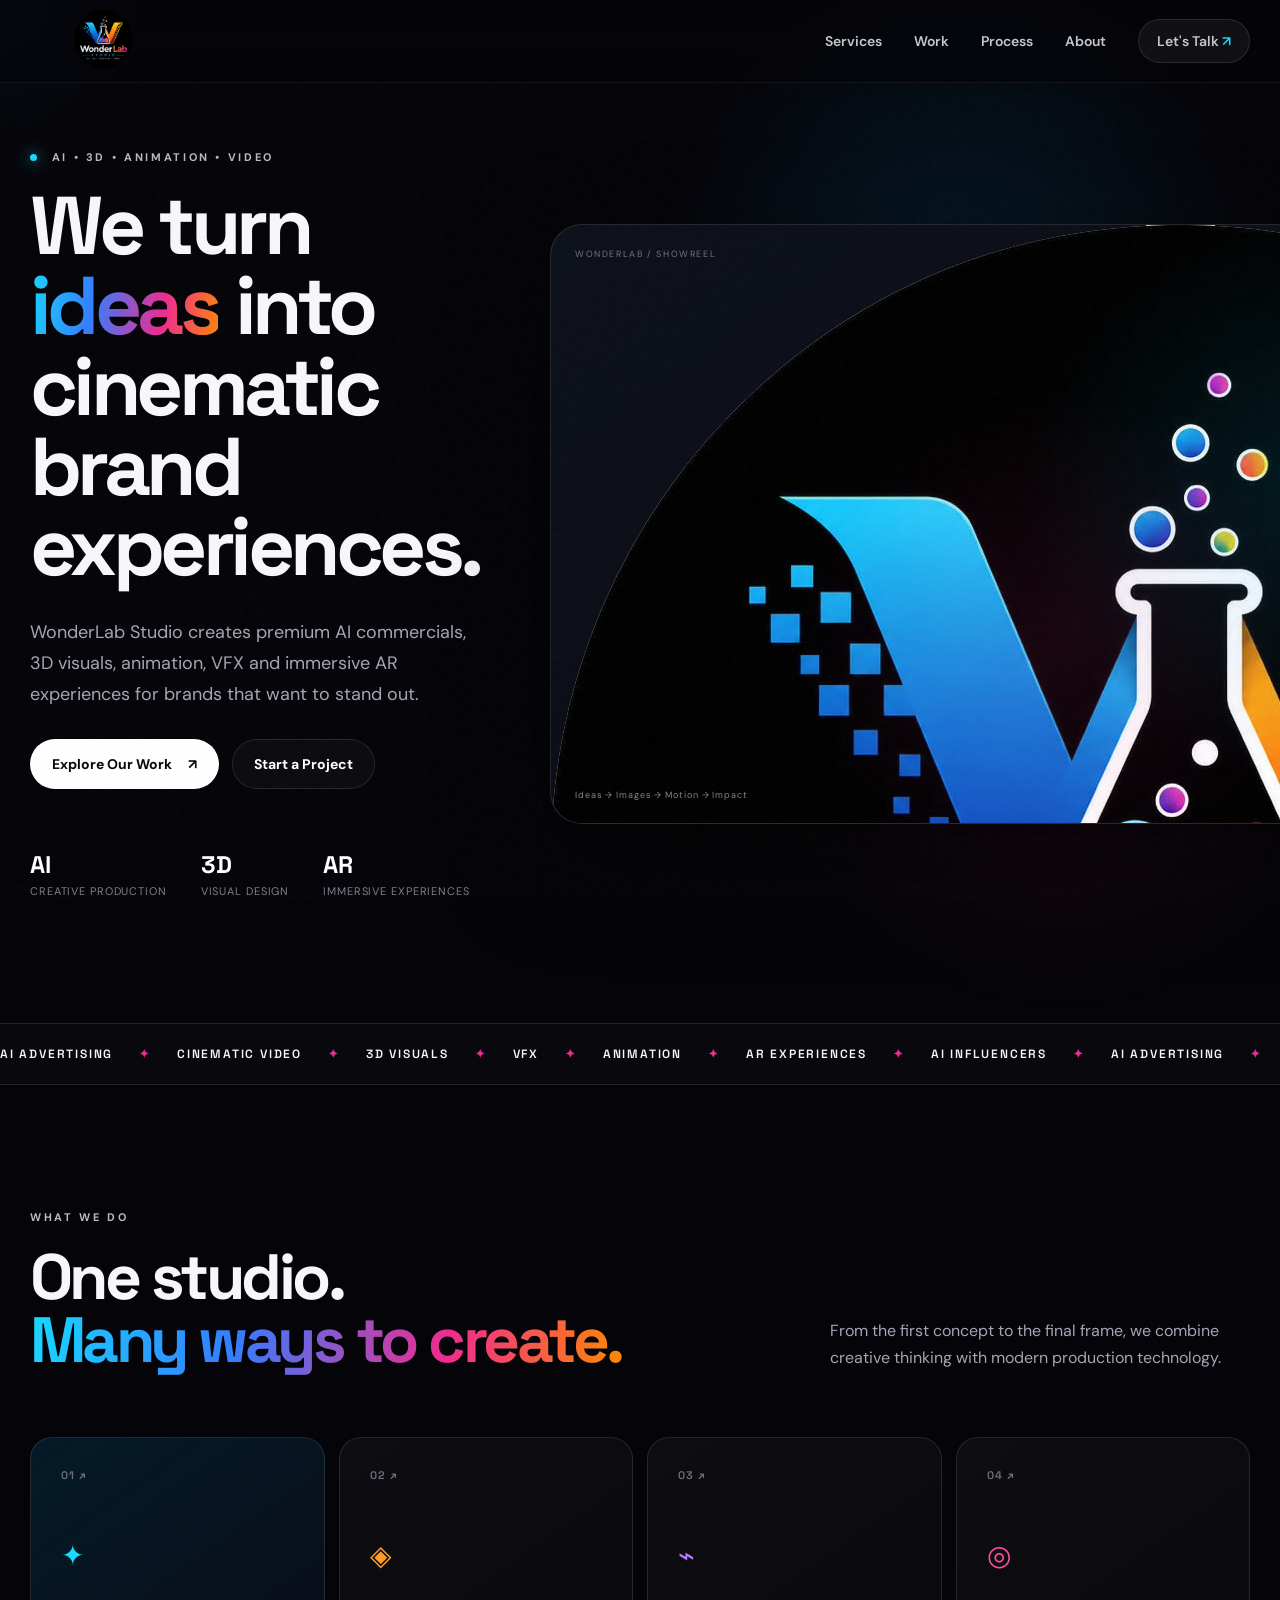
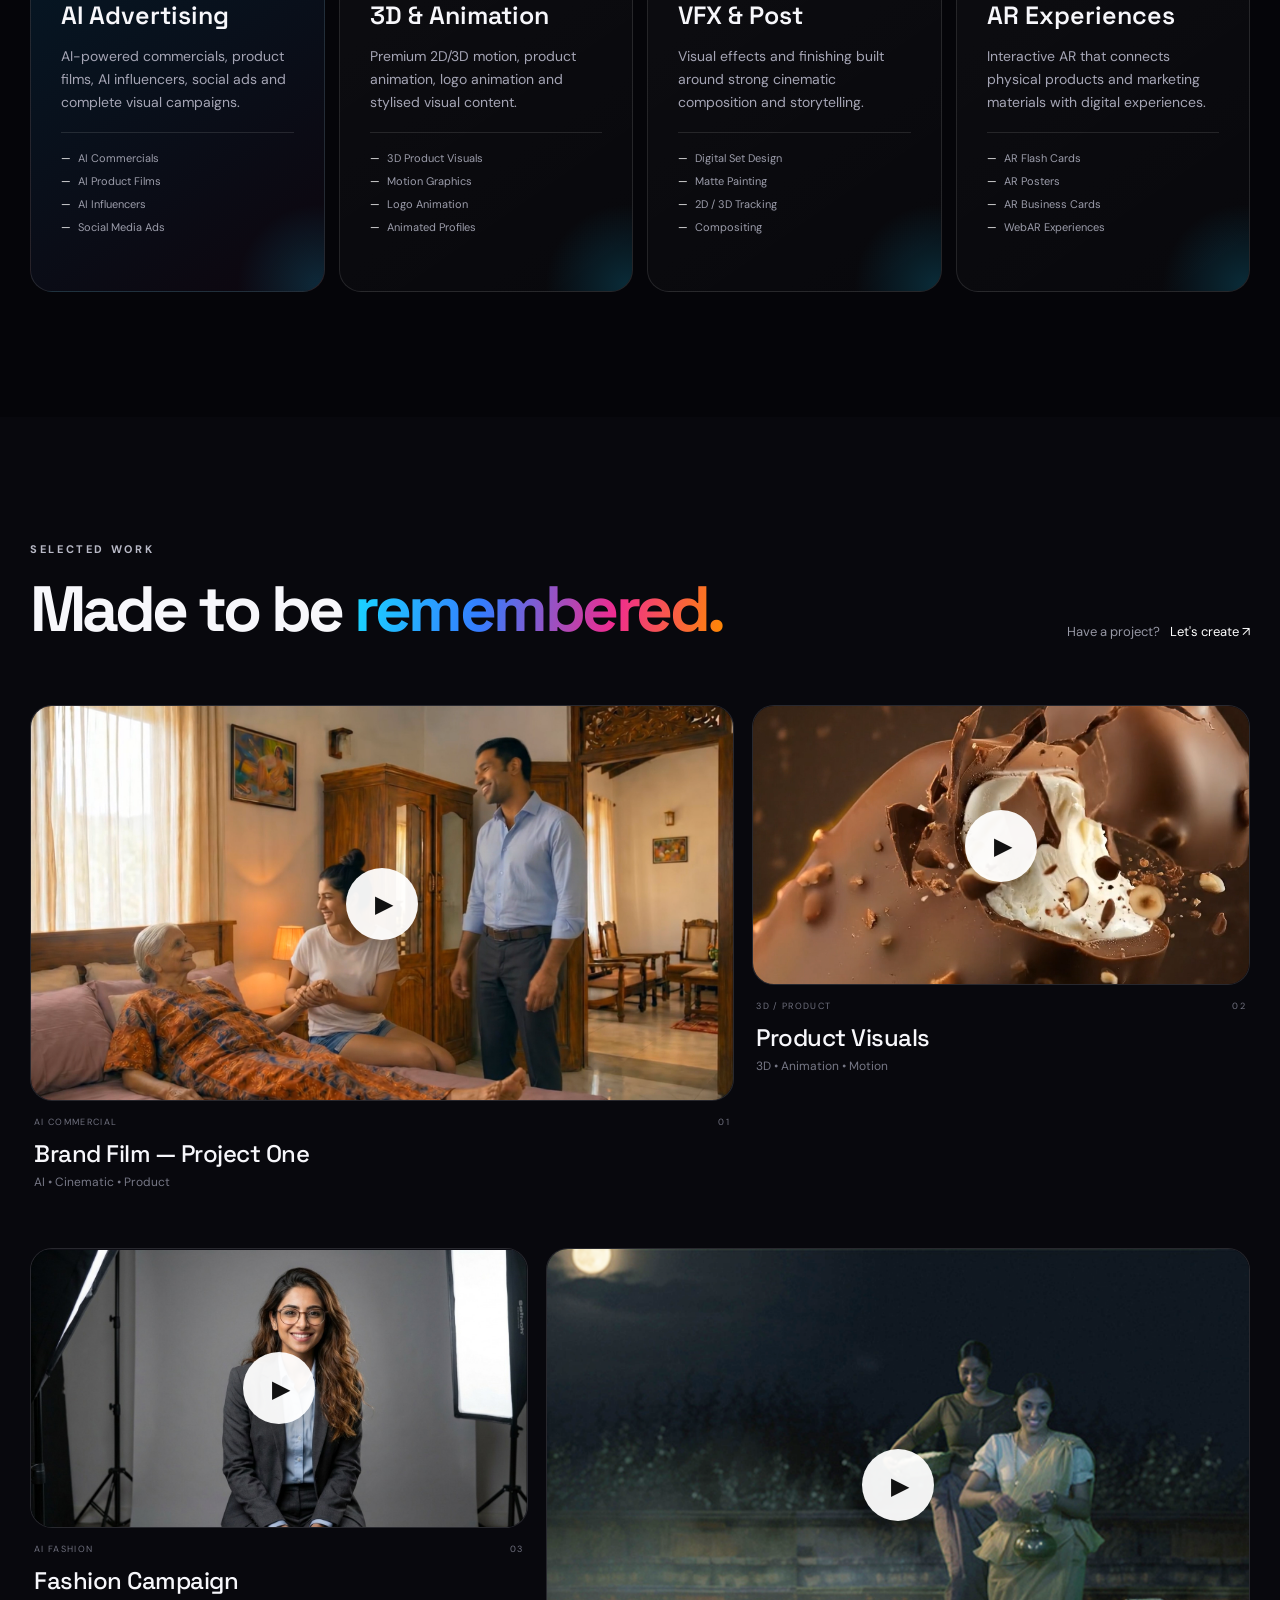
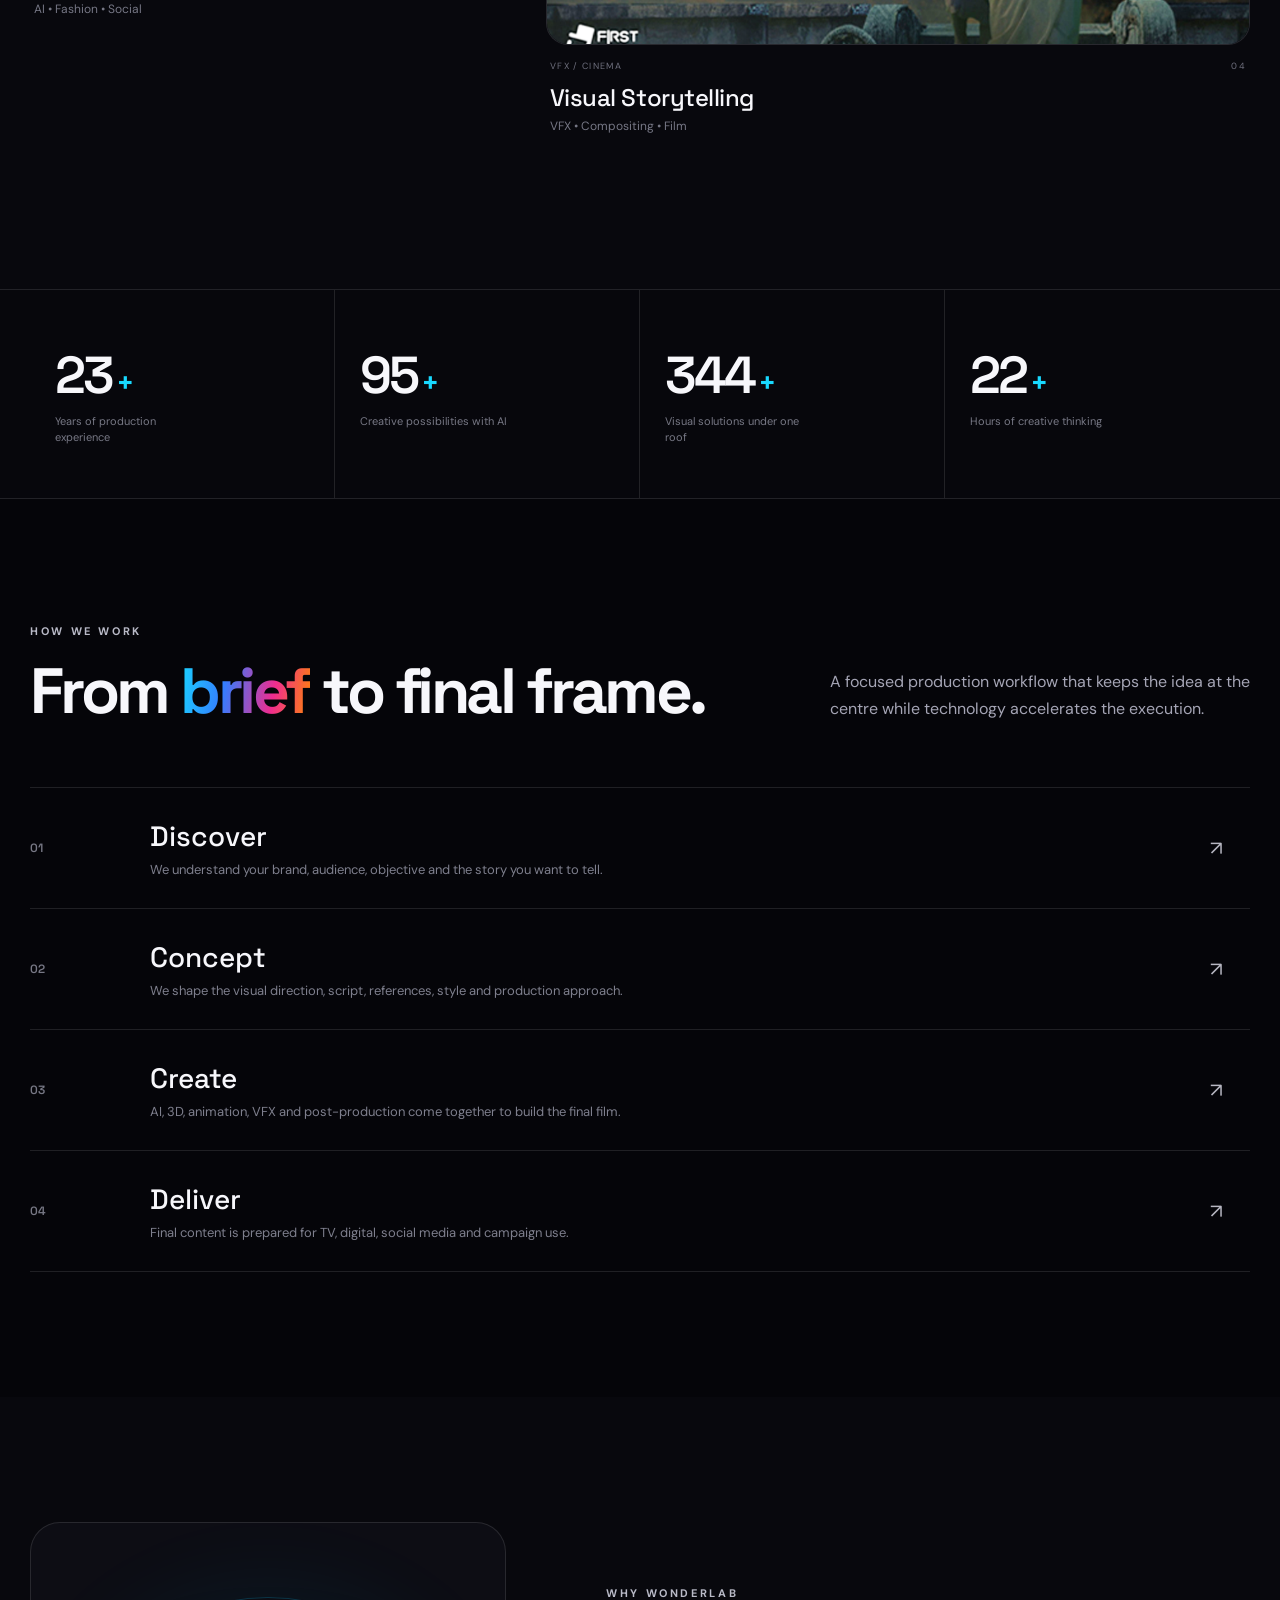
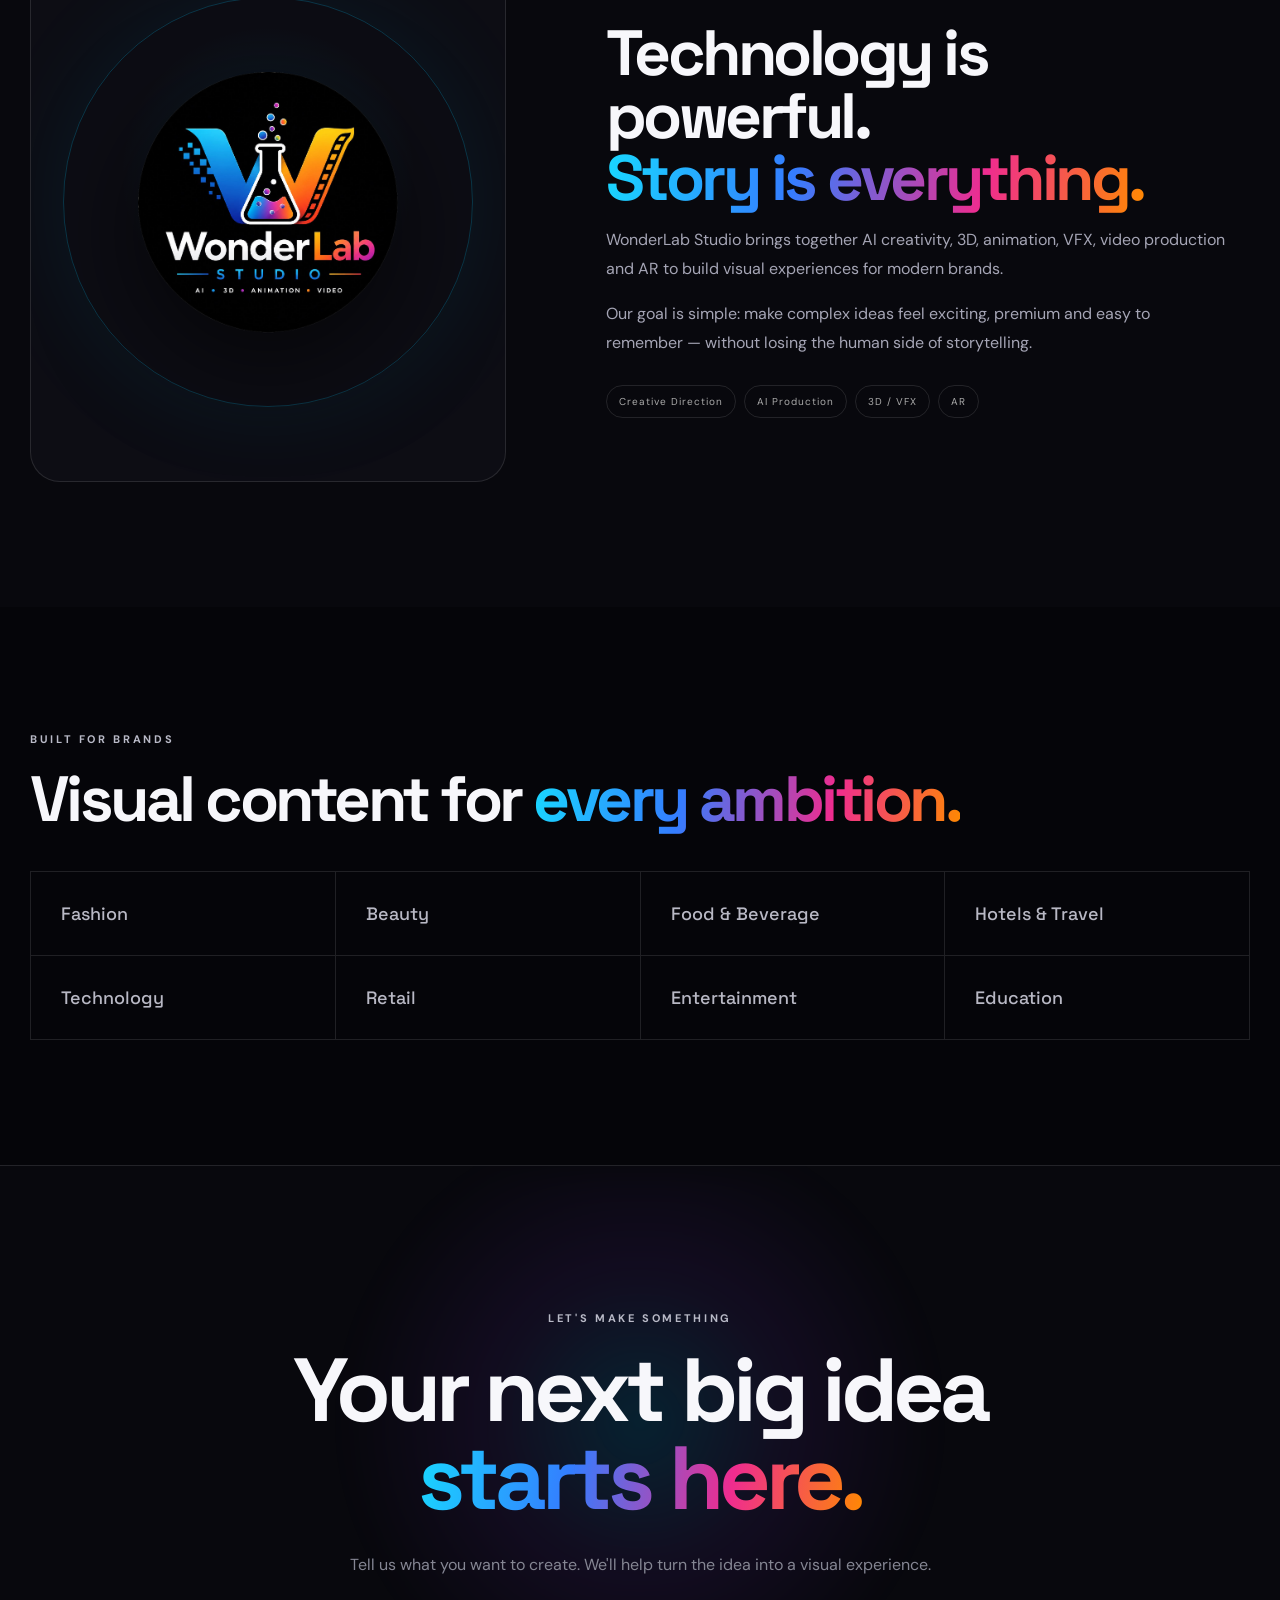
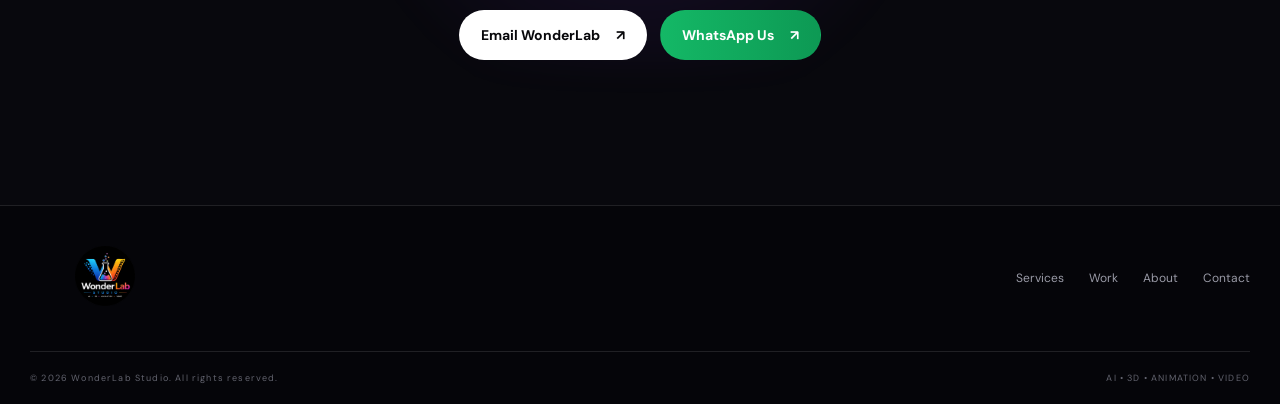
==== commit 6ce2245c: "Update index.html" ====
--- a/index.html
+++ b/index.html
@@ -59,36 +59,71 @@
           </div>
         </div>
 
-        <div class="hero-visual reveal delay-1">
-          <!-- Replace this entire visual with your own showreel/video later if desired. -->
+         <div class="hero-visual reveal delay-1">
+
           <div class="hero-card">
+
             <div class="hero-card-top">
               <span>WONDERLAB / SHOWREEL</span>
               <span>2026</span>
             </div>
-            <div class="hero-art">
-              <div class="art-ring ring-a"></div>
-              <div class="art-ring ring-b"></div>
-              <div class="art-core">
-                <span class="core-letter">W</span>
-                <span class="core-label">CREATIVE<br>ENGINE</span>
-              </div>
-              <div class="floating-chip chip-a">AI FILM</div>
-              <div class="floating-chip chip-b">3D</div>
-              <div class="floating-chip chip-c">VFX</div>
-              <div class="floating-chip chip-d">AR</div>
-            </div>
-            <button class="play-button" data-video="showreel" aria-label="Play showreel">
-              <span>▶</span>
-            </button>
+
+
+            <!-- SHOWREEL VIDEO -->
+
+            <div class="hero-video">
+
+              <video
+                id="showreelVideo"
+                autoplay
+                muted
+                loop
+                playsinline
+                preload="metadata"
+                poster="wonderlab-logo.png">
+
+                <source
+                  src="Main_Intro%202_1.mp4"
+                  type="video/mp4">
+
+                Your browser does not support HTML5 video.
+
+              </video>
+
+              <!-- VIDEO PLAY / PAUSE BUTTON -->
+
+              <button
+                class="video-play-button"
+                id="videoPlayButton"
+                aria-label="Pause showreel">
+
+                ❚❚
+
+              </button>
+
+            </div>
+
+
             <div class="hero-card-bottom">
-              <span>Ideas → Images → Motion → Impact</span>
-              <span class="pulse">● LIVE CREATIVITY</span>
-            </div>
-          </div>
-        </div>
-      </div>
-    </section>
+
+              <span>
+                Ideas → Images → Motion → Impact
+              </span>
+
+              <span class="pulse">
+                ● SHOWREEL
+              </span>
+
+            </div>
+
+          </div>
+
+        </div>
+
+      </div>
+
+    </section>
+
 
     <!-- MARQUEE -->
     <section class="marquee" aria-label="Capabilities">
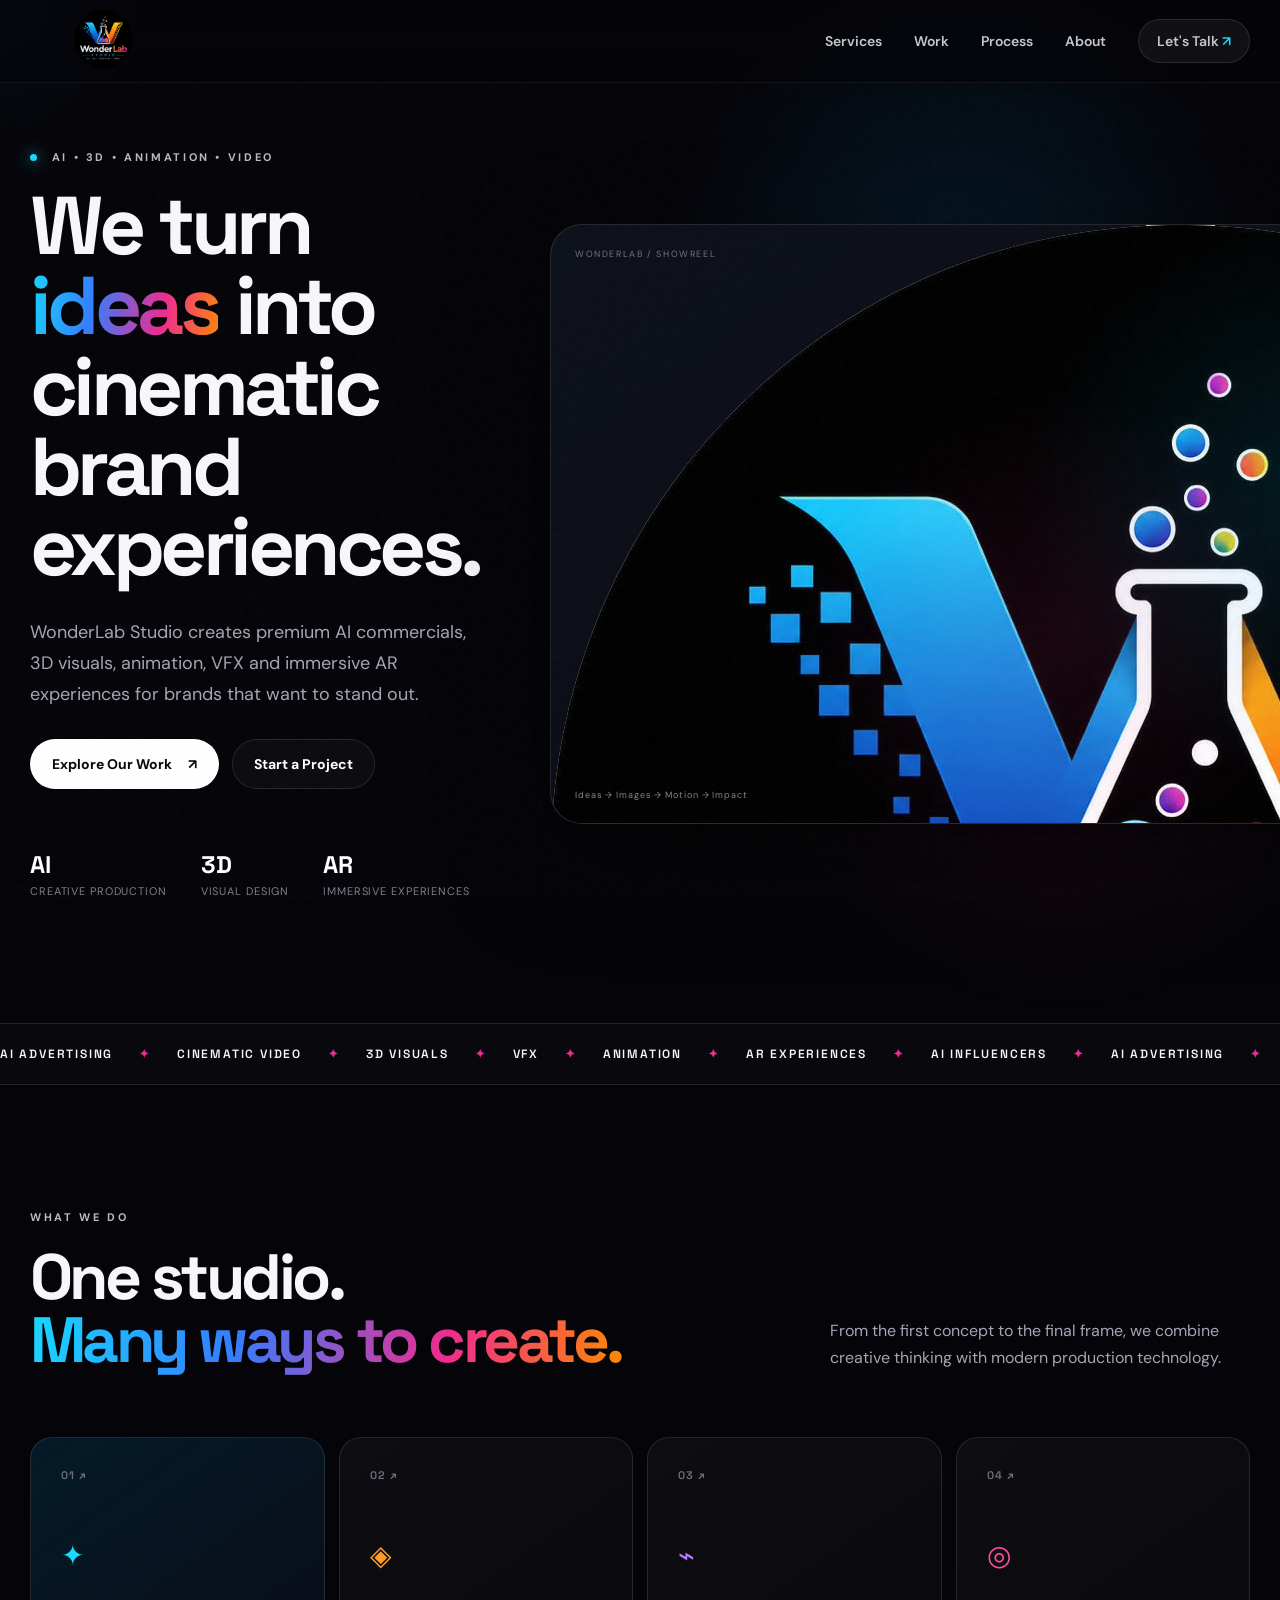
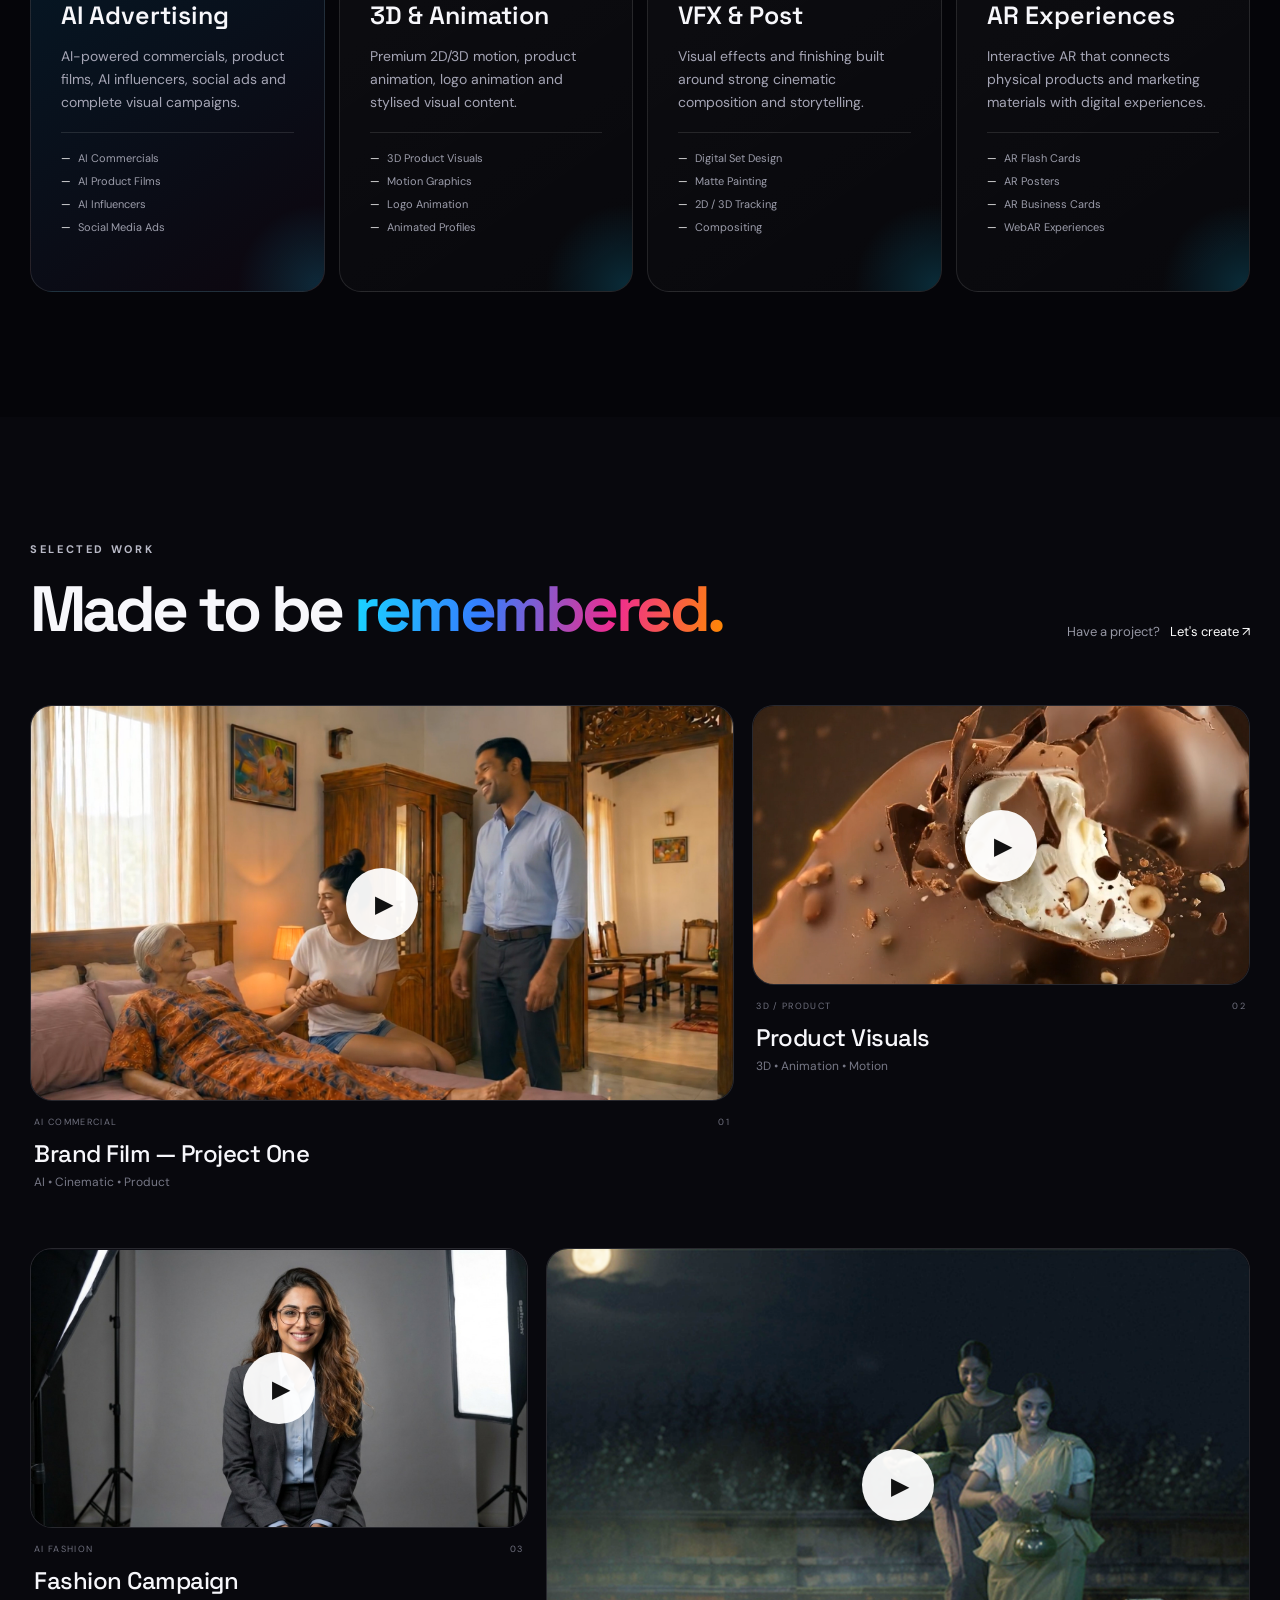
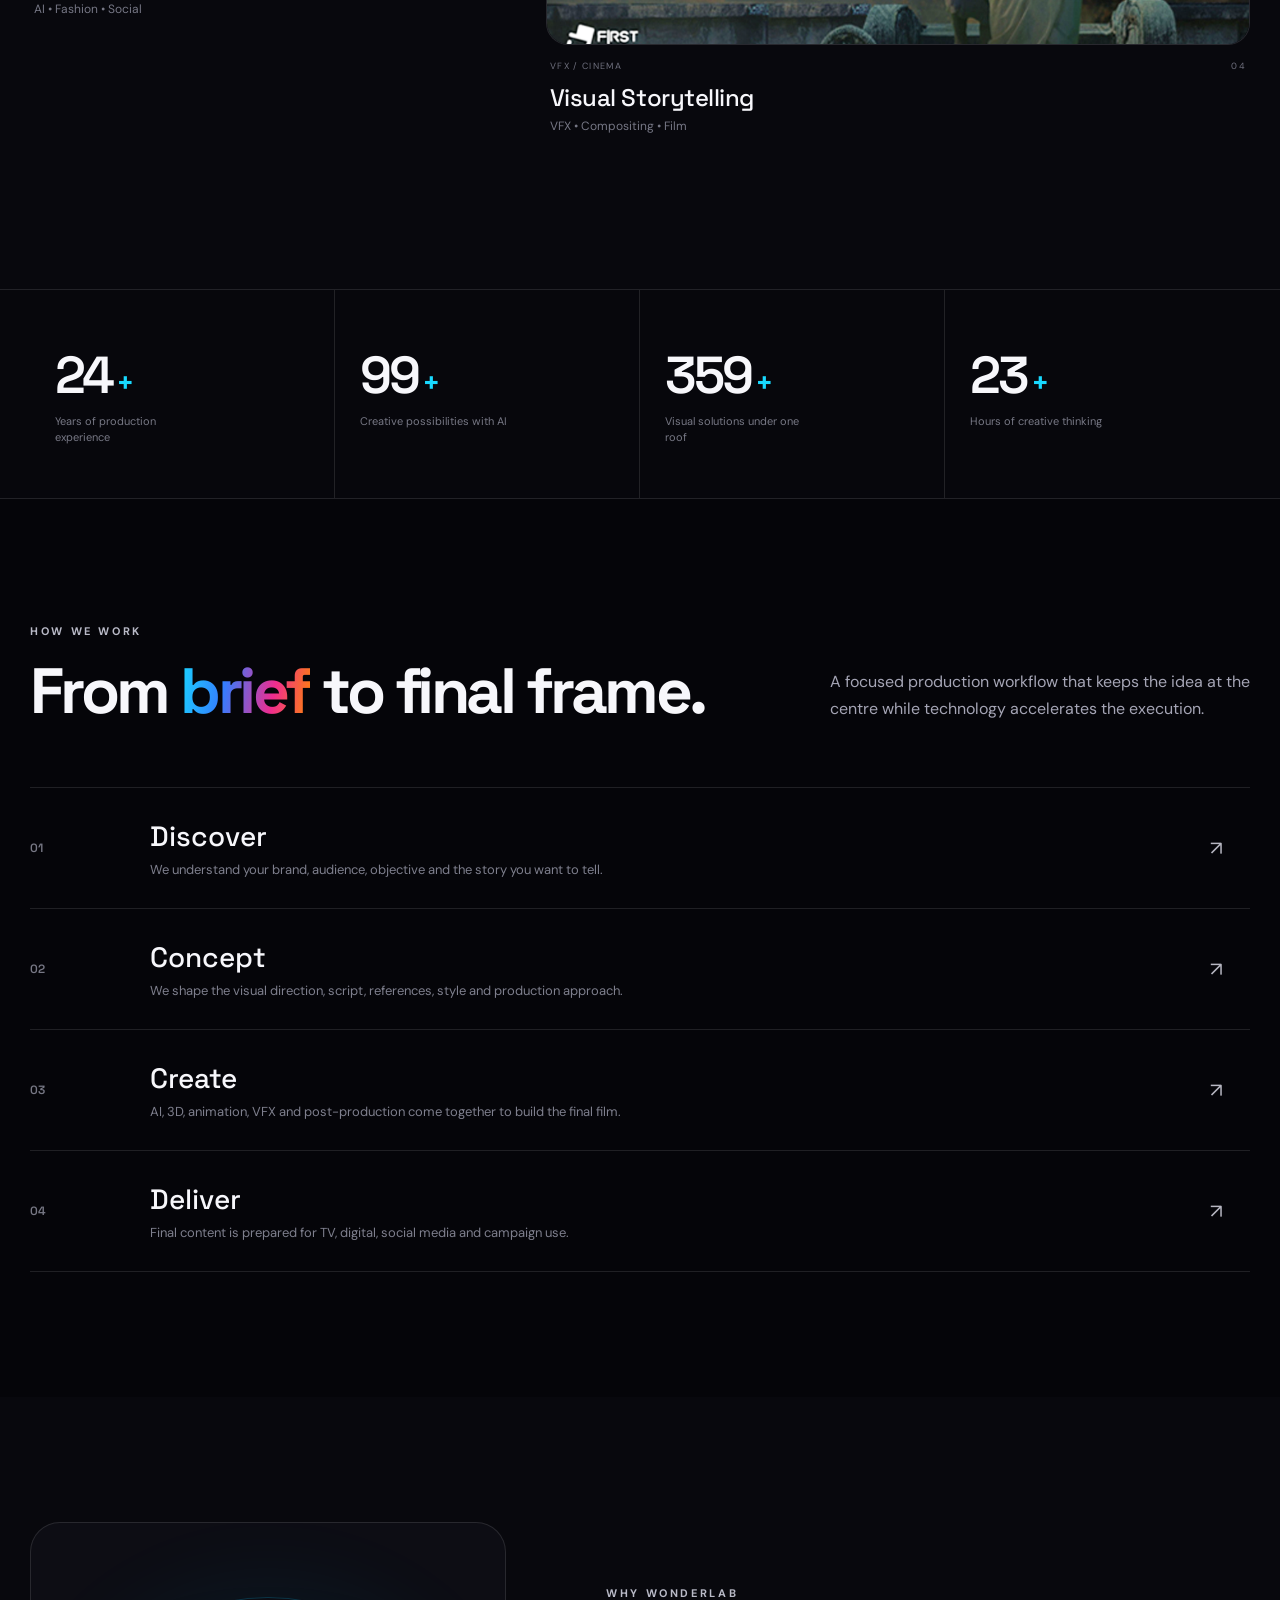
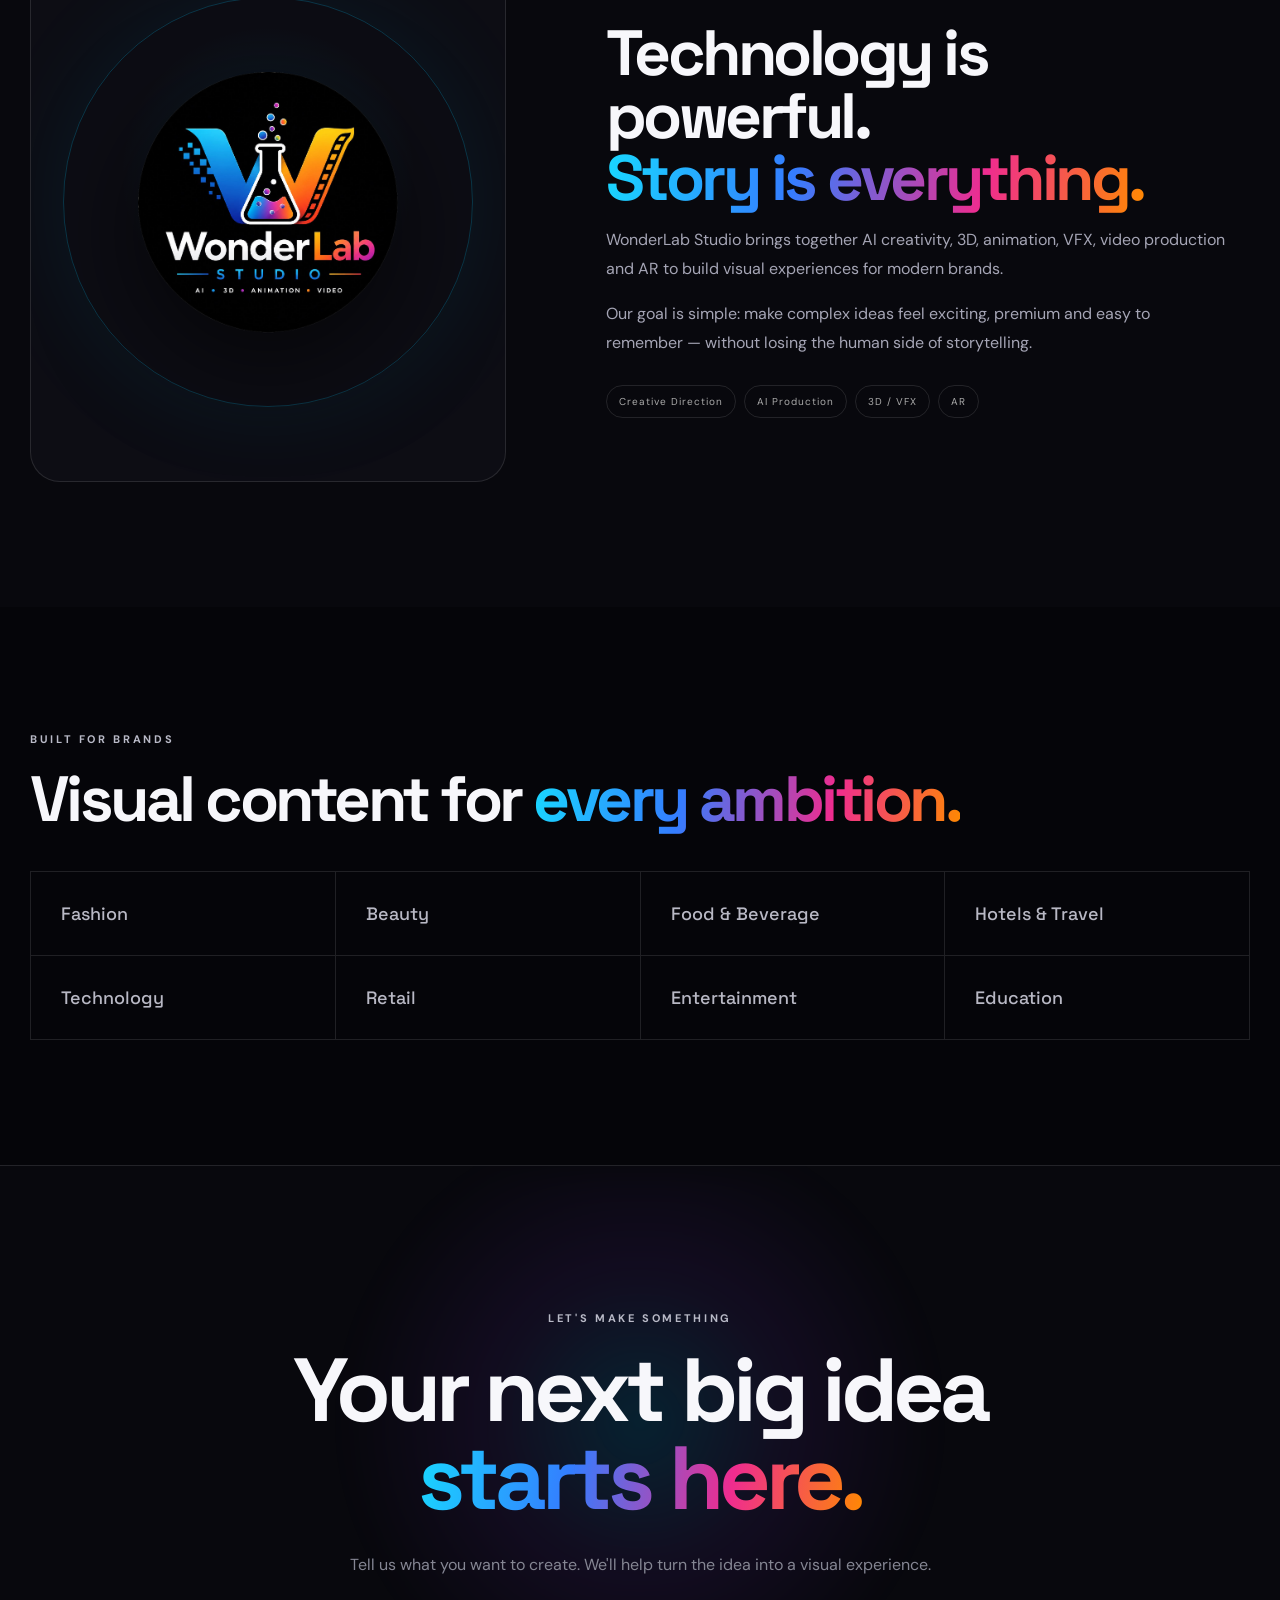
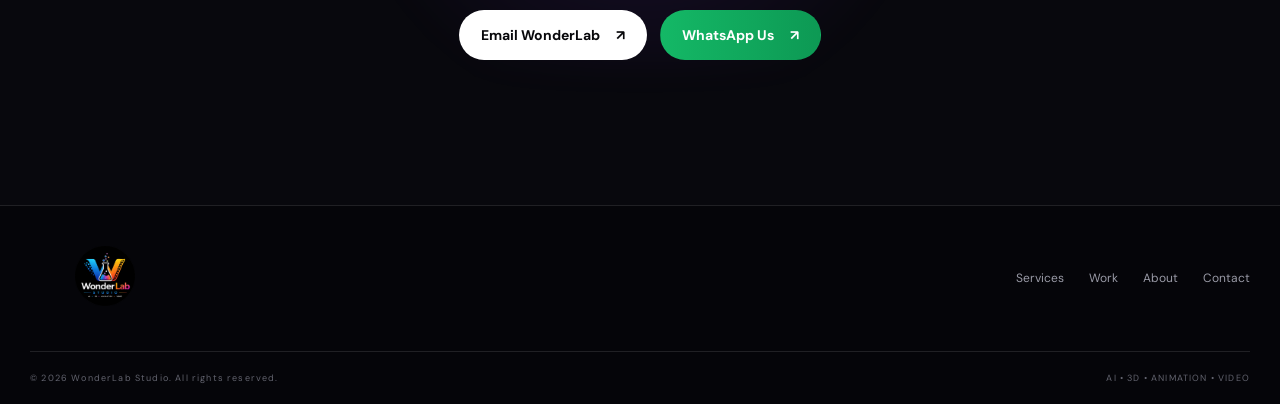
==== commit a82c8cc4: "Update index.html" ====
--- a/index.html
+++ b/index.html
@@ -83,7 +83,7 @@
                 poster="wonderlab-logo.png">
 
                 <source
-                  src="Main_Intro%202_1.mp4"
+                  src="Main_Intro.mp4"
                   type="video/mp4">
 
                 Your browser does not support HTML5 video.
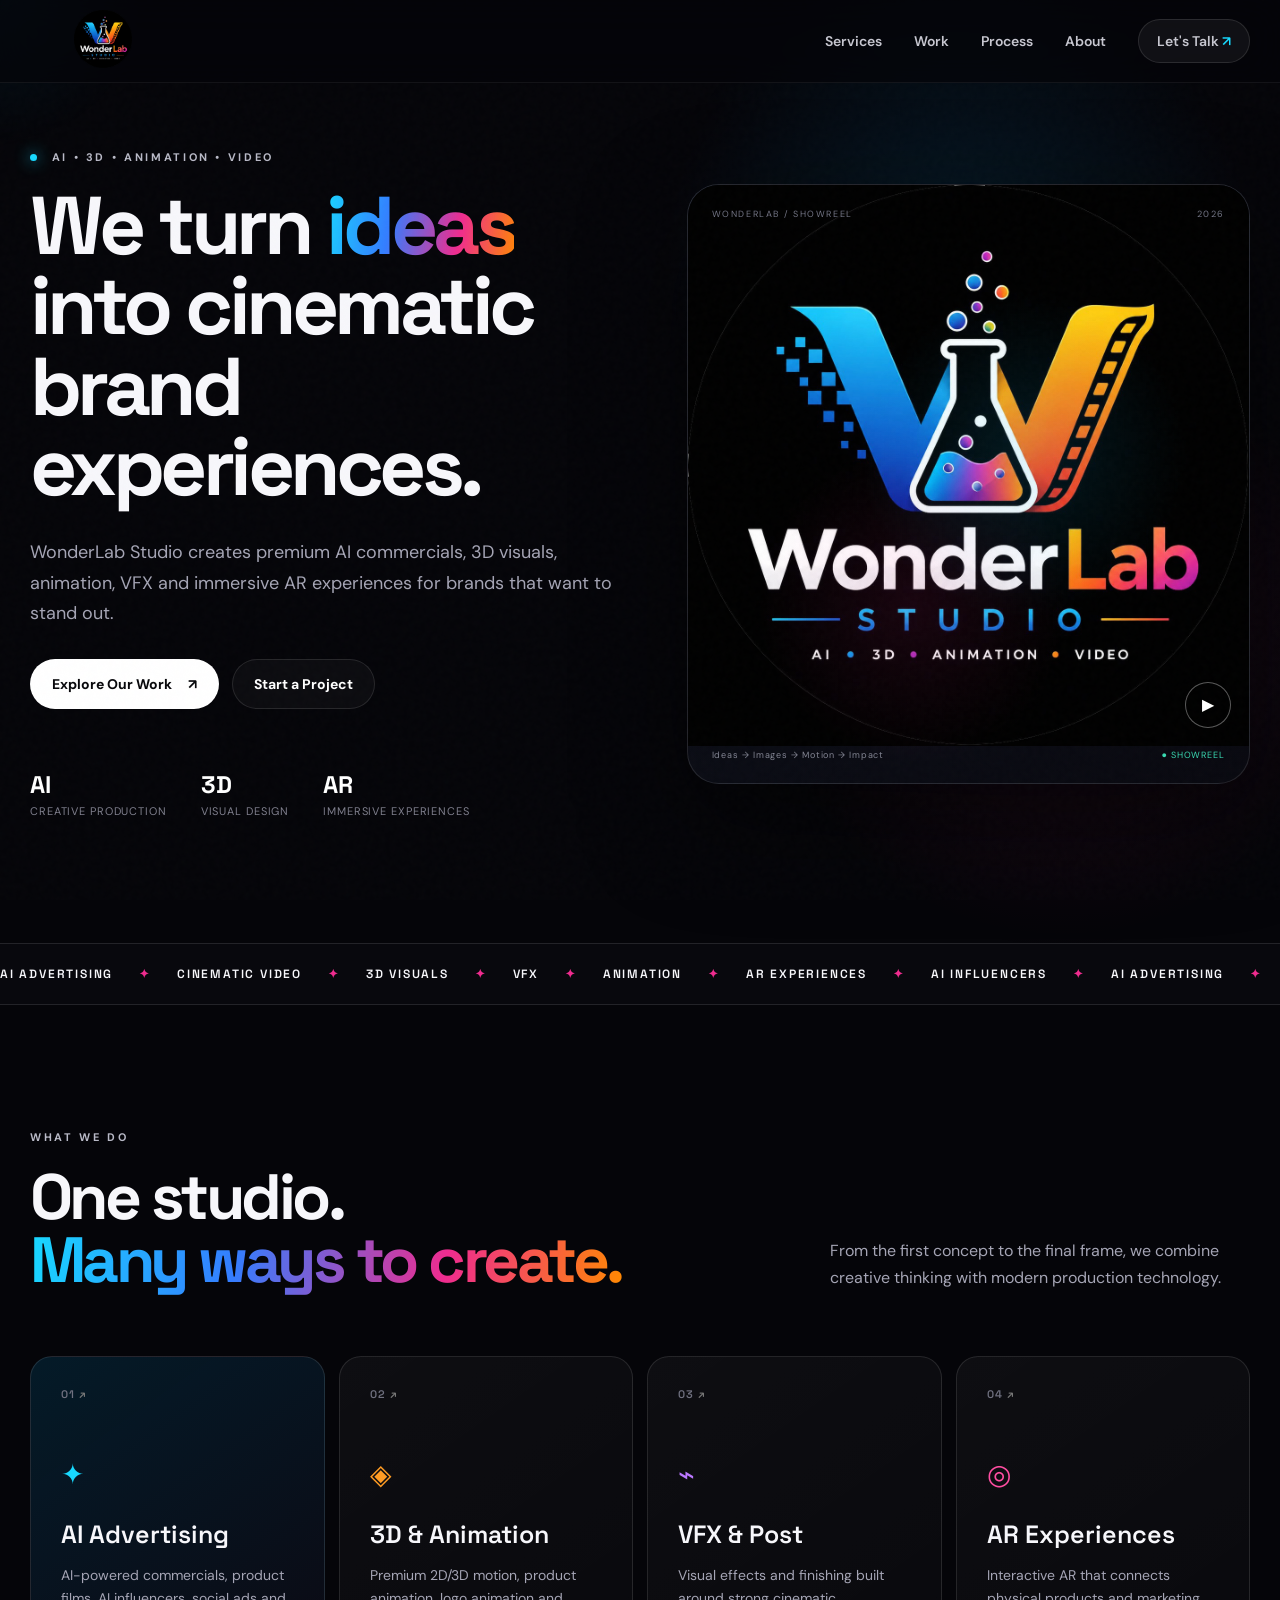
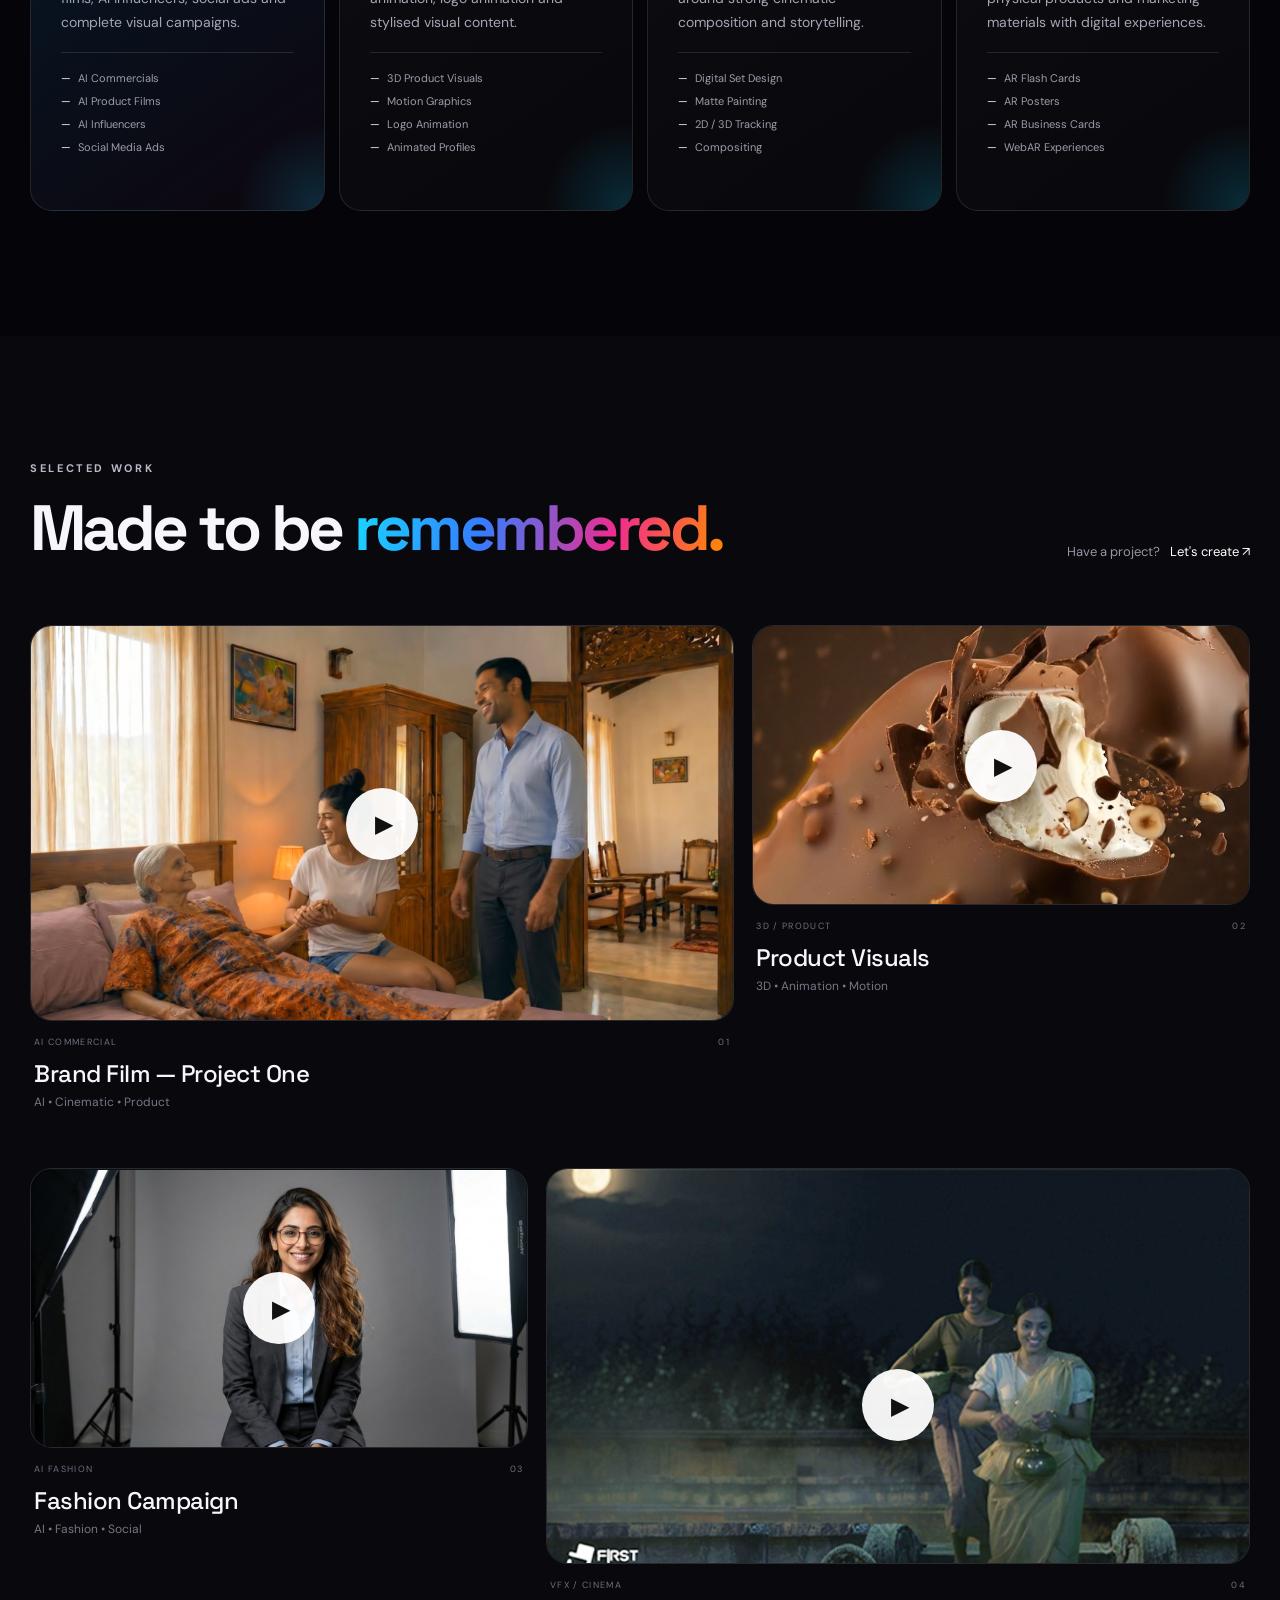
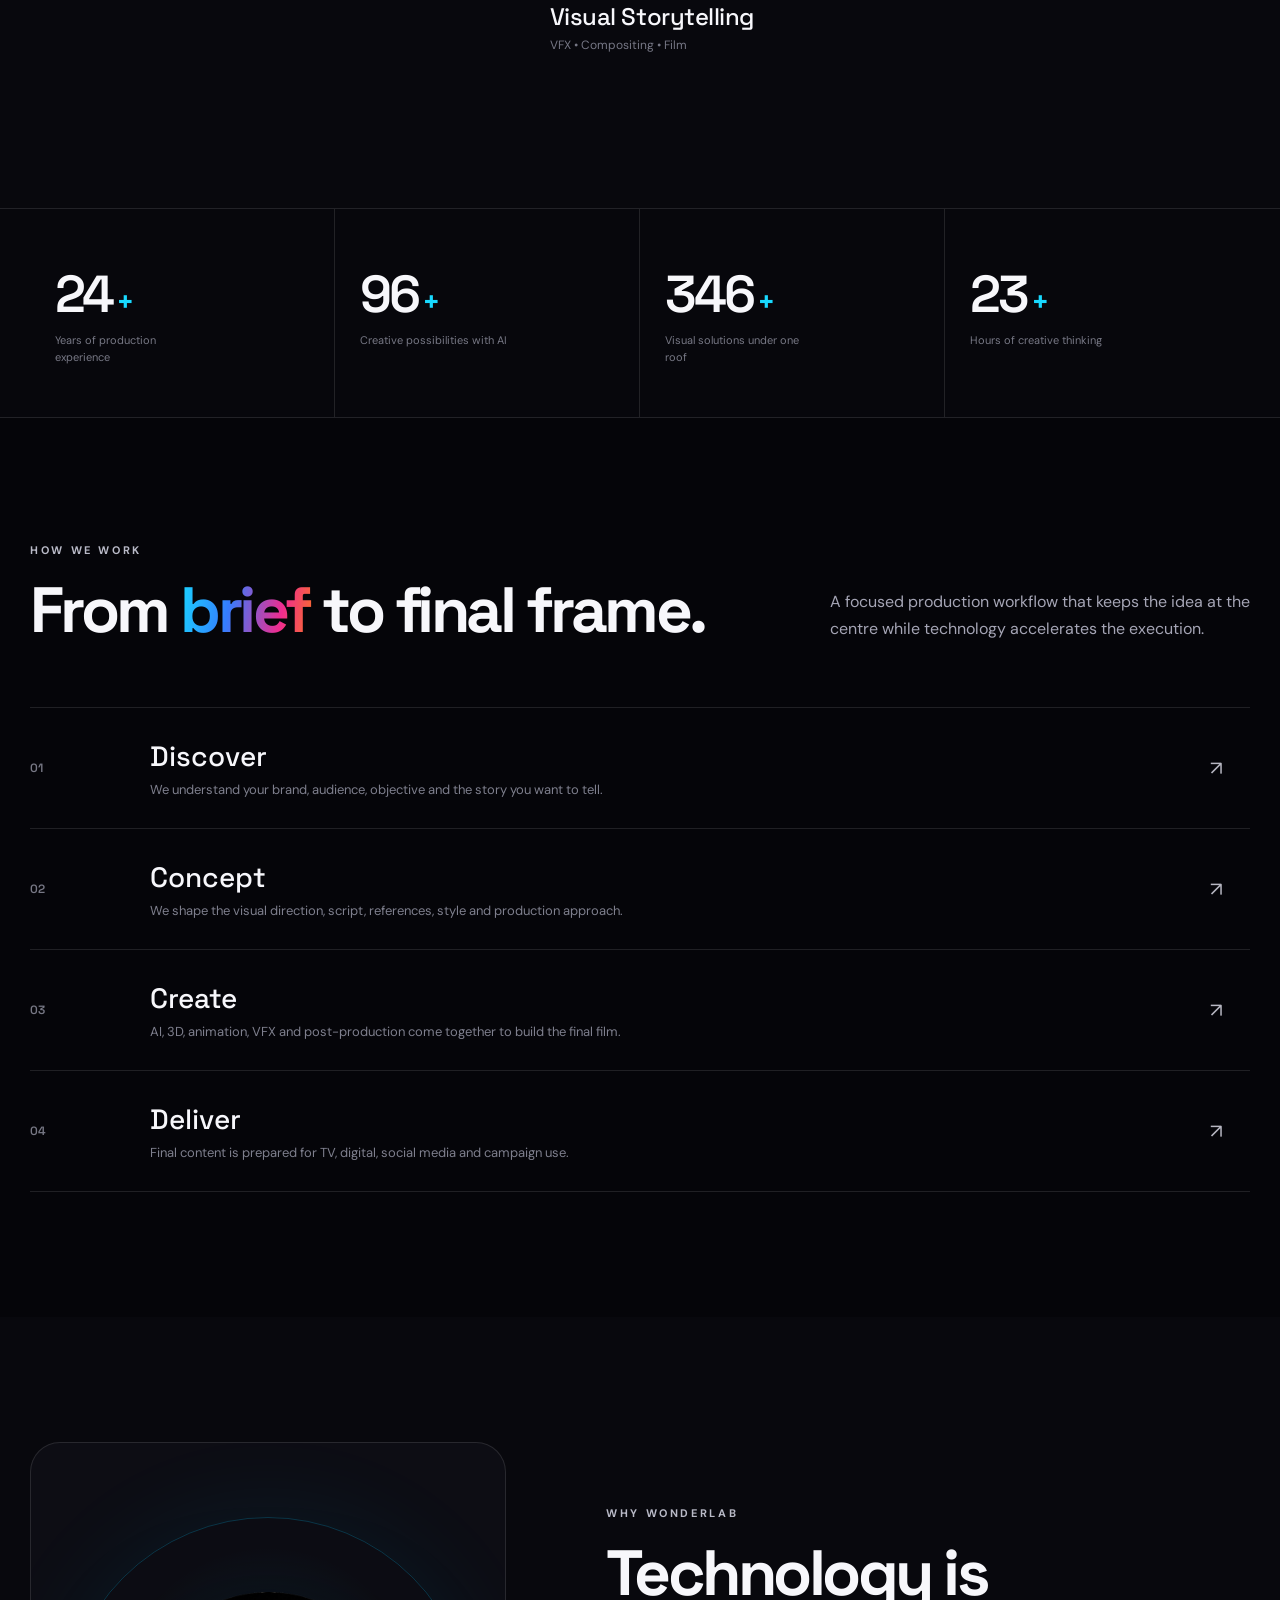
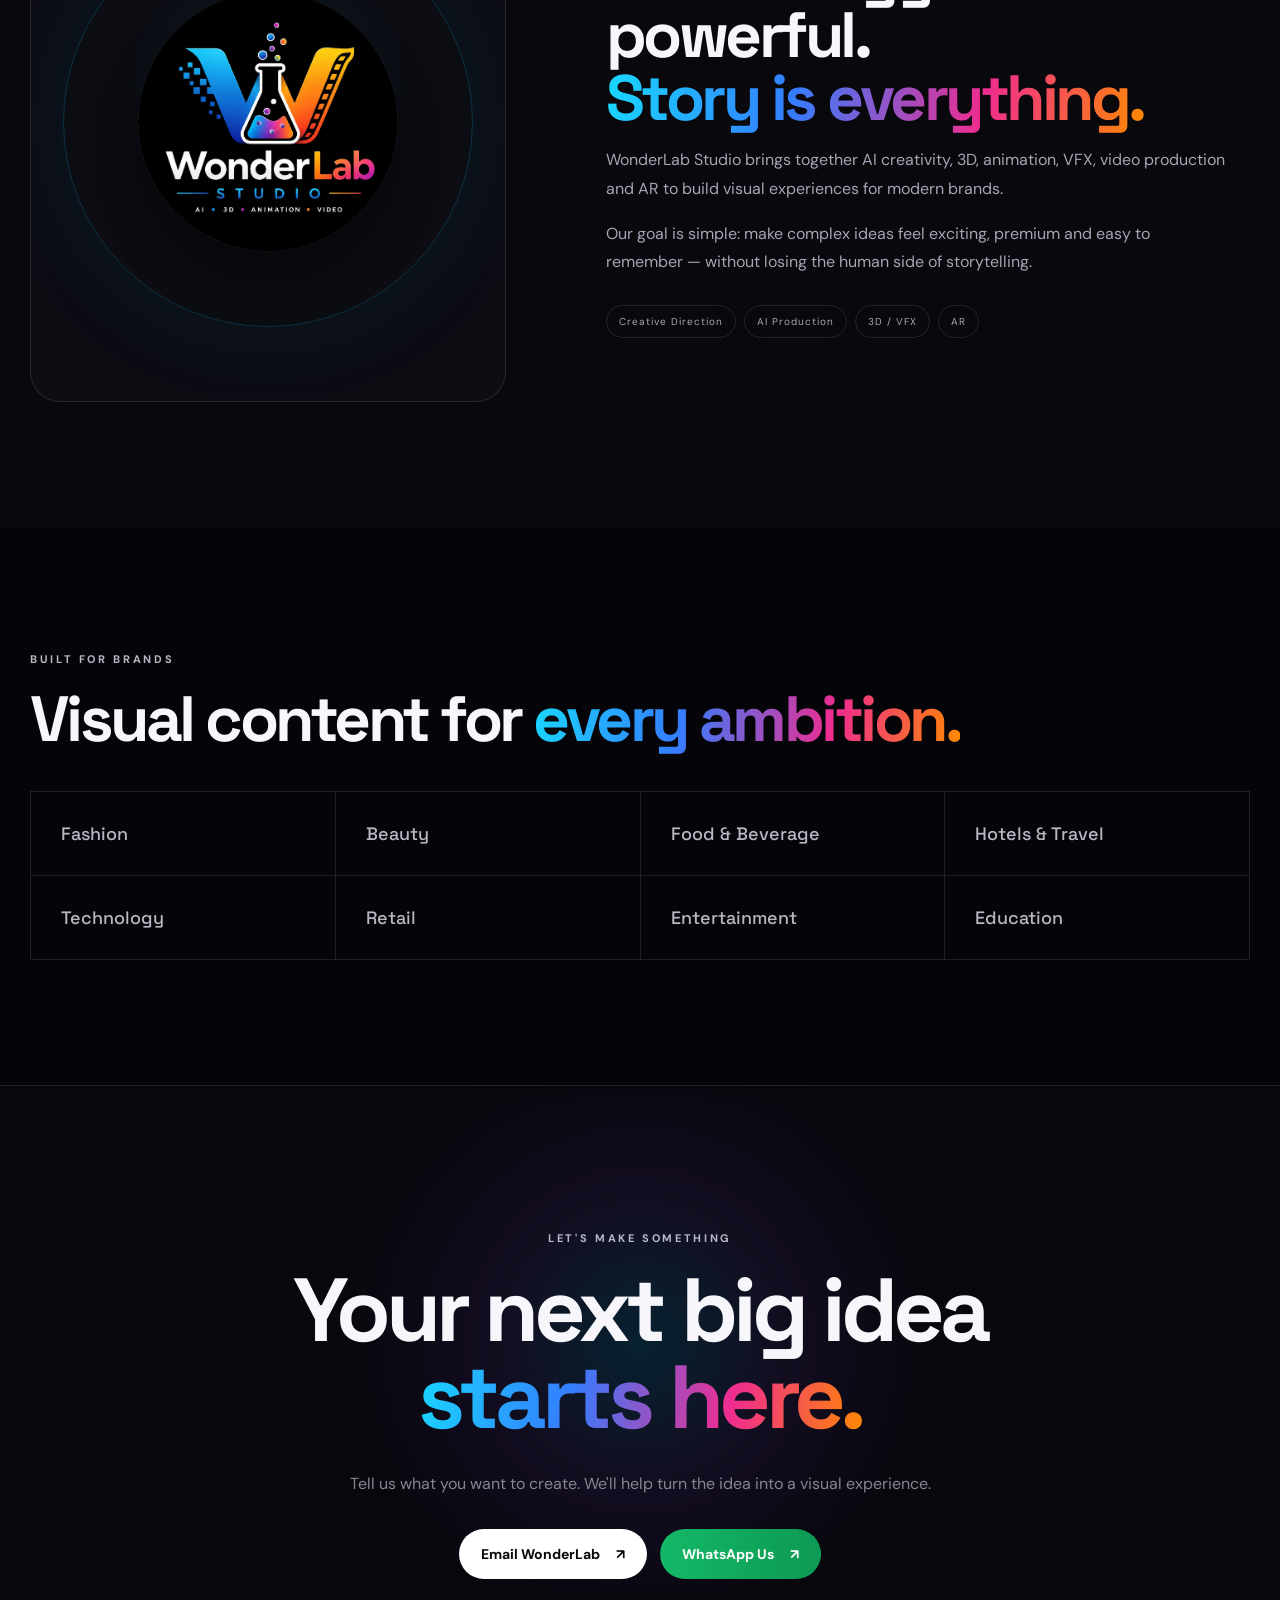
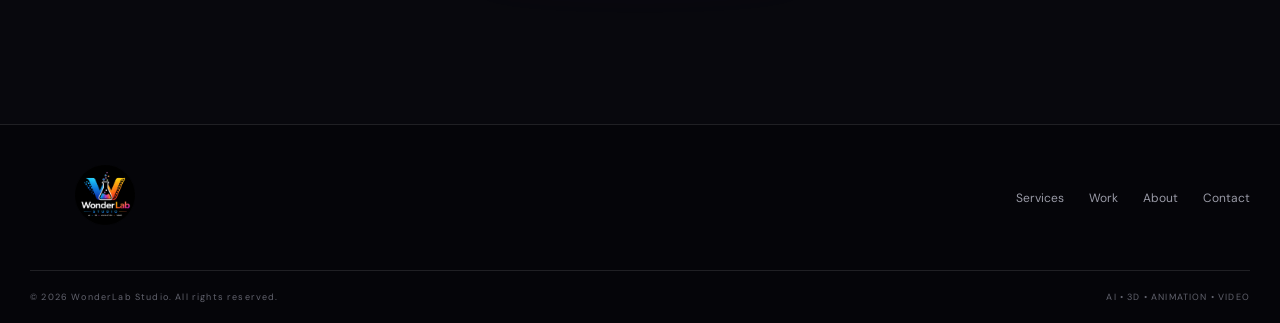
==== commit 4d4fe5d3: "Update index.html" ====
--- a/index.html
+++ b/index.html
@@ -3,25 +3,101 @@
 <head>
   <meta charset="UTF-8">
   <meta name="viewport" content="width=device-width, initial-scale=1.0">
-  <meta name="description" content="WonderLab Studio — AI advertising, 3D, animation, VFX, AR and cinematic video production.">
+
+  <meta name="description"
+    content="WonderLab Studio — AI advertising, 3D, animation, VFX, AR and cinematic video production.">
+
   <title>WonderLab Studio — Creative AI Advertising & Visual Production</title>
+
   <link rel="preconnect" href="https://fonts.googleapis.com">
   <link rel="preconnect" href="https://fonts.gstatic.com" crossorigin>
-  <link href="https://fonts.googleapis.com/css2?family=DM+Sans:wght@400;500;600;700&family=Space+Grotesk:wght@400;500;600;700&display=swap" rel="stylesheet">
+
+  <link
+    href="https://fonts.googleapis.com/css2?family=DM+Sans:wght@400;500;600;700&family=Space+Grotesk:wght@400;500;600;700&display=swap"
+    rel="stylesheet">
+
   <link rel="stylesheet" href="style.css">
+
+  <!-- HERO VIDEO — FULL FRAME / NO CROP -->
+  <style>
+    .hero-video {
+      position: relative;
+      width: 100%;
+      height: auto !important;
+      aspect-ratio: auto !important;
+      overflow: hidden;
+      background: #000;
+      line-height: 0;
+    }
+
+    .hero-video video {
+      display: block;
+      width: 100%;
+      height: auto !important;
+      max-width: 100%;
+      object-fit: contain !important;
+      object-position: center center;
+      background: #000;
+    }
+
+    .video-play-button {
+      position: absolute;
+      right: 18px;
+      bottom: 18px;
+      width: 46px;
+      height: 46px;
+      border: 1px solid rgba(255,255,255,0.35);
+      border-radius: 50%;
+      background: rgba(0,0,0,0.55);
+      color: #fff;
+      display: flex;
+      align-items: center;
+      justify-content: center;
+      cursor: pointer;
+      backdrop-filter: blur(8px);
+      z-index: 5;
+      transition: all 0.25s ease;
+    }
+
+    .video-play-button:hover {
+      transform: scale(1.08);
+      background: rgba(0,0,0,0.8);
+    }
+
+    @media (max-width: 768px) {
+      .hero-video {
+        height: auto !important;
+        aspect-ratio: auto !important;
+      }
+
+      .hero-video video {
+        width: 100%;
+        height: auto !important;
+        object-fit: contain !important;
+      }
+    }
+  </style>
 </head>
+
 <body>
 
   <div class="cursor-glow"></div>
 
+  <!-- HEADER -->
   <header class="site-header" id="top">
     <nav class="nav container">
+
       <a class="brand" href="#top" aria-label="WonderLab Studio home">
         <img src="wonderlab-logo.png" alt="WonderLab Studio logo">
       </a>
 
-      <button class="menu-toggle" aria-label="Open menu" aria-expanded="false">
-        <span></span><span></span><span></span>
+      <button
+        class="menu-toggle"
+        aria-label="Open menu"
+        aria-expanded="false">
+        <span></span>
+        <span></span>
+        <span></span>
       </button>
 
       <div class="nav-links">
@@ -29,43 +105,104 @@
         <a href="#work">Work</a>
         <a href="#process">Process</a>
         <a href="#about">About</a>
-        <a href="#contact" class="nav-cta">Let's Talk <span>↗</span></a>
+
+        <a href="#contact" class="nav-cta">
+          Let's Talk <span>↗</span>
+        </a>
       </div>
+
     </nav>
   </header>
 
+
   <main>
-    <!-- HERO -->
+
+    <!-- =========================================================
+         HERO
+    ========================================================== -->
+
     <section class="hero section">
+
       <div class="hero-orbit orbit-one"></div>
       <div class="hero-orbit orbit-two"></div>
       <div class="hero-noise"></div>
 
       <div class="container hero-grid">
+
+        <!-- HERO TEXT -->
+
         <div class="hero-copy reveal">
-          <p class="eyebrow"><span class="dot"></span> AI • 3D • ANIMATION • VIDEO</p>
-          <h1>We turn <span class="gradient-text">ideas</span> into cinematic brand experiences.</h1>
+
+          <p class="eyebrow">
+            <span class="dot"></span>
+            AI • 3D • ANIMATION • VIDEO
+          </p>
+
+          <h1>
+            We turn
+            <span class="gradient-text">ideas</span>
+            into cinematic brand experiences.
+          </h1>
+
           <p class="hero-lead">
-            WonderLab Studio creates premium AI commercials, 3D visuals, animation, VFX and immersive AR experiences for brands that want to stand out.
+            WonderLab Studio creates premium AI commercials,
+            3D visuals, animation, VFX and immersive AR
+            experiences for brands that want to stand out.
           </p>
+
           <div class="hero-actions">
-            <a href="#work" class="btn btn-primary">Explore Our Work <span>↗</span></a>
-            <a href="#contact" class="btn btn-ghost">Start a Project</a>
+
+            <a href="#work" class="btn btn-primary">
+              Explore Our Work
+              <span>↗</span>
+            </a>
+
+            <a href="#contact" class="btn btn-ghost">
+              Start a Project
+            </a>
+
           </div>
+
           <div class="hero-meta">
-            <div><strong>AI</strong><span>Creative Production</span></div>
-            <div><strong>3D</strong><span>Visual Design</span></div>
-            <div><strong>AR</strong><span>Immersive Experiences</span></div>
+
+            <div>
+              <strong>AI</strong>
+              <span>Creative Production</span>
+            </div>
+
+            <div>
+              <strong>3D</strong>
+              <span>Visual Design</span>
+            </div>
+
+            <div>
+              <strong>AR</strong>
+              <span>Immersive Experiences</span>
+            </div>
+
           </div>
-        </div>
-
-         <div class="hero-visual reveal delay-1">
+
+        </div>
+
+
+        <!-- =====================================================
+             HERO SHOWREEL
+        ====================================================== -->
+
+        <div class="hero-visual reveal delay-1">
 
           <div class="hero-card">
 
             <div class="hero-card-top">
-              <span>WONDERLAB / SHOWREEL</span>
-              <span>2026</span>
+
+              <span>
+                WONDERLAB / SHOWREEL
+              </span>
+
+              <span>
+                2026
+              </span>
+
             </div>
 
 
@@ -90,7 +227,8 @@
 
               </video>
 
-              <!-- VIDEO PLAY / PAUSE BUTTON -->
+
+              <!-- PLAY / PAUSE -->
 
               <button
                 class="video-play-button"
@@ -125,268 +263,1020 @@
     </section>
 
 
-    <!-- MARQUEE -->
+    <!-- =========================================================
+         MARQUEE
+    ========================================================== -->
+
     <section class="marquee" aria-label="Capabilities">
+
       <div class="marquee-track">
-        <span>AI ADVERTISING</span><i>✦</i>
-        <span>CINEMATIC VIDEO</span><i>✦</i>
-        <span>3D VISUALS</span><i>✦</i>
-        <span>VFX</span><i>✦</i>
-        <span>ANIMATION</span><i>✦</i>
-        <span>AR EXPERIENCES</span><i>✦</i>
-        <span>AI INFLUENCERS</span><i>✦</i>
-        <span>AI ADVERTISING</span><i>✦</i>
-        <span>CINEMATIC VIDEO</span><i>✦</i>
+
+        <span>AI ADVERTISING</span>
+        <i>✦</i>
+
+        <span>CINEMATIC VIDEO</span>
+        <i>✦</i>
+
+        <span>3D VISUALS</span>
+        <i>✦</i>
+
+        <span>VFX</span>
+        <i>✦</i>
+
+        <span>ANIMATION</span>
+        <i>✦</i>
+
+        <span>AR EXPERIENCES</span>
+        <i>✦</i>
+
+        <span>AI INFLUENCERS</span>
+        <i>✦</i>
+
+        <span>AI ADVERTISING</span>
+        <i>✦</i>
+
+        <span>CINEMATIC VIDEO</span>
+        <i>✦</i>
+
       </div>
+
     </section>
 
-    <!-- SERVICES -->
+
+    <!-- =========================================================
+         SERVICES
+    ========================================================== -->
+
     <section class="section services" id="services">
+
       <div class="container">
+
         <div class="section-head reveal">
+
           <div>
-            <p class="eyebrow">WHAT WE DO</p>
-            <h2>One studio.<br><span class="gradient-text">Many ways to create.</span></h2>
+
+            <p class="eyebrow">
+              WHAT WE DO
+            </p>
+
+            <h2>
+              One studio.<br>
+              <span class="gradient-text">
+                Many ways to create.
+              </span>
+            </h2>
+
           </div>
+
           <p class="section-intro">
-            From the first concept to the final frame, we combine creative thinking with modern production technology.
+            From the first concept to the final frame,
+            we combine creative thinking with modern
+            production technology.
           </p>
-        </div>
+
+        </div>
+
 
         <div class="service-grid">
-          <a class="service-card featured reveal service-link" href="ai-advertising.html">
-            <div class="service-number">01</div>
-            <div class="service-icon">✦</div>
-            <h3>AI Advertising</h3>
-            <p>AI-powered commercials, product films, AI influencers, social ads and complete visual campaigns.</p>
+
+          <!-- SERVICE 01 -->
+
+          <a
+            class="service-card featured reveal service-link"
+            href="ai-advertising.html">
+
+            <div class="service-number">
+              01
+            </div>
+
+            <div class="service-icon">
+              ✦
+            </div>
+
+            <h3>
+              AI Advertising
+            </h3>
+
+            <p>
+              AI-powered commercials, product films,
+              AI influencers, social ads and complete
+              visual campaigns.
+            </p>
+
             <ul>
               <li>AI Commercials</li>
               <li>AI Product Films</li>
               <li>AI Influencers</li>
               <li>Social Media Ads</li>
             </ul>
+
           </a>
 
-          <a class="service-card reveal delay-1 service-link" href="3d-animation.html">
-            <div class="service-number">02</div>
-            <div class="service-icon">◈</div>
-            <h3>3D & Animation</h3>
-            <p>Premium 2D/3D motion, product animation, logo animation and stylised visual content.</p>
+
+          <!-- SERVICE 02 -->
+
+          <a
+            class="service-card reveal delay-1 service-link"
+            href="3d-animation.html">
+
+            <div class="service-number">
+              02
+            </div>
+
+            <div class="service-icon">
+              ◈
+            </div>
+
+            <h3>
+              3D & Animation
+            </h3>
+
+            <p>
+              Premium 2D/3D motion, product animation,
+              logo animation and stylised visual content.
+            </p>
+
             <ul>
               <li>3D Product Visuals</li>
               <li>Motion Graphics</li>
               <li>Logo Animation</li>
               <li>Animated Profiles</li>
             </ul>
+
           </a>
 
-          <a class="service-card reveal delay-2 service-link" href="vfx-post.html">
-            <div class="service-number">03</div>
-            <div class="service-icon">⌁</div>
-            <h3>VFX & Post</h3>
-            <p>Visual effects and finishing built around strong cinematic composition and storytelling.</p>
+
+          <!-- SERVICE 03 -->
+
+          <a
+            class="service-card reveal delay-2 service-link"
+            href="vfx-post.html">
+
+            <div class="service-number">
+              03
+            </div>
+
+            <div class="service-icon">
+              ⌁
+            </div>
+
+            <h3>
+              VFX & Post
+            </h3>
+
+            <p>
+              Visual effects and finishing built around
+              strong cinematic composition and storytelling.
+            </p>
+
             <ul>
               <li>Digital Set Design</li>
               <li>Matte Painting</li>
               <li>2D / 3D Tracking</li>
               <li>Compositing</li>
             </ul>
+
           </a>
 
-          <a class="service-card reveal delay-3 service-link" href="ar-experiences.html">
-            <div class="service-number">04</div>
-            <div class="service-icon">◎</div>
-            <h3>AR Experiences</h3>
-            <p>Interactive AR that connects physical products and marketing materials with digital experiences.</p>
+
+          <!-- SERVICE 04 -->
+
+          <a
+            class="service-card reveal delay-3 service-link"
+            href="ar-experiences.html">
+
+            <div class="service-number">
+              04
+            </div>
+
+            <div class="service-icon">
+              ◎
+            </div>
+
+            <h3>
+              AR Experiences
+            </h3>
+
+            <p>
+              Interactive AR that connects physical
+              products and marketing materials with
+              digital experiences.
+            </p>
+
             <ul>
               <li>AR Flash Cards</li>
               <li>AR Posters</li>
               <li>AR Business Cards</li>
               <li>WebAR Experiences</li>
             </ul>
+
           </a>
-        </div>
+
+        </div>
+
       </div>
+
     </section>
 
-    <!-- WORK -->
-    <section class="section work-section" id="work">
+
+    <!-- =========================================================
+         WORK
+    ========================================================== -->
+
+    <section
+      class="section work-section"
+      id="work">
+
       <div class="container">
+
         <div class="section-head reveal">
+
           <div>
-            <p class="eyebrow">SELECTED WORK</p>
-            <h2>Made to be <span class="gradient-text">remembered.</span></h2>
+
+            <p class="eyebrow">
+              SELECTED WORK
+            </p>
+
+            <h2>
+              Made to be
+              <span class="gradient-text">
+                remembered.
+              </span>
+            </h2>
+
           </div>
-          <a class="text-link" href="#contact">Have a project? <span>Let's create ↗</span></a>
-        </div>
+
+          <a
+            class="text-link"
+            href="#contact">
+
+            Have a project?
+            <span>
+              Let's create ↗
+            </span>
+
+          </a>
+
+        </div>
+
 
         <div class="work-grid">
-          <!-- Replace each .work-media background/image with your original project images/videos. -->
-          <article class="work-card work-large reveal">
-            <div class="work-media p1"><a class="work-video-trigger" href="https://youtu.be/RG5b7PARDg0?si=zVhkIRy12BqFOvv2" target="_blank" rel="noopener noreferrer" aria-label="Watch P1 video on YouTube"><img src="p1.png" alt="WonderLab Studio product advertising project"><span class="play-badge" aria-hidden="true">▶</span></a></div>
+
+
+          <!-- PROJECT 01 -->
+
+          <article
+            class="work-card work-large reveal">
+
+            <div class="work-media p1">
+
+              <a
+                class="work-video-trigger"
+                href="https://youtu.be/RG5b7PARDg0?si=zVhkIRy12BqFOvv2"
+                target="_blank"
+                rel="noopener noreferrer"
+                aria-label="Watch P1 video on YouTube">
+
+                <img
+                  src="p1.png"
+                  alt="WonderLab Studio product advertising project">
+
+                <span
+                  class="play-badge"
+                  aria-hidden="true">
+                  ▶
+                </span>
+
+              </a>
+
+            </div>
+
             <div class="work-info">
-              <div><span>AI COMMERCIAL</span><span>01</span></div>
-              <h3>Brand Film — Project One</h3>
-              <p>AI • Cinematic • Product</p>
-            </div>
+
+              <div>
+                <span>AI COMMERCIAL</span>
+                <span>01</span>
+              </div>
+
+              <h3>
+                Brand Film — Project One
+              </h3>
+
+              <p>
+                AI • Cinematic • Product
+              </p>
+
+            </div>
+
           </article>
 
-          <article class="work-card reveal delay-1">
-            <div class="work-media p2"><a class="work-video-trigger" href="https://youtu.be/iH343KVjue0?si=OybN8LpmCghEXnxg" target="_blank" rel="noopener noreferrer" aria-label="Watch P2 video on YouTube"><img src="p2.png" alt="WonderLab Studio product advertising project"><span class="play-badge" aria-hidden="true">▶</span></a></div>
+
+          <!-- PROJECT 02 -->
+
+          <article
+            class="work-card reveal delay-1">
+
+            <div class="work-media p2">
+
+              <a
+                class="work-video-trigger"
+                href="https://youtu.be/iH343KVjue0?si=OybN8LpmCghEXnxg"
+                target="_blank"
+                rel="noopener noreferrer"
+                aria-label="Watch P2 video on YouTube">
+
+                <img
+                  src="p2.png"
+                  alt="WonderLab Studio product advertising project">
+
+                <span
+                  class="play-badge"
+                  aria-hidden="true">
+                  ▶
+                </span>
+
+              </a>
+
+            </div>
+
             <div class="work-info">
-              <div><span>3D / PRODUCT</span><span>02</span></div>
-              <h3>Product Visuals</h3>
-              <p>3D • Animation • Motion</p>
-            </div>
+
+              <div>
+                <span>3D / PRODUCT</span>
+                <span>02</span>
+              </div>
+
+              <h3>
+                Product Visuals
+              </h3>
+
+              <p>
+                3D • Animation • Motion
+              </p>
+
+            </div>
+
           </article>
 
-          <article class="work-card reveal delay-2">
-            <div class="work-media p3"><a class="work-video-trigger" href="https://youtu.be/y-SEWCTw4rE?si=jeI5sqXQ0VNOiVDV" target="_blank" rel="noopener noreferrer" aria-label="Watch P3 video on YouTube"><img src="p3.png" alt="WonderLab Studio product advertising project"><span class="play-badge" aria-hidden="true">▶</span></a></div>
+
+          <!-- PROJECT 03 -->
+
+          <article
+            class="work-card reveal delay-2">
+
+            <div class="work-media p3">
+
+              <a
+                class="work-video-trigger"
+                href="https://youtu.be/y-SEWCTw4rE?si=jeI5sqXQ0VNOiVDV"
+                target="_blank"
+                rel="noopener noreferrer"
+                aria-label="Watch P3 video on YouTube">
+
+                <img
+                  src="p3.png"
+                  alt="WonderLab Studio product advertising project">
+
+                <span
+                  class="play-badge"
+                  aria-hidden="true">
+                  ▶
+                </span>
+
+              </a>
+
+            </div>
+
             <div class="work-info">
-              <div><span>AI FASHION</span><span>03</span></div>
-              <h3>Fashion Campaign</h3>
-              <p>AI • Fashion • Social</p>
-            </div>
+
+              <div>
+                <span>AI FASHION</span>
+                <span>03</span>
+              </div>
+
+              <h3>
+                Fashion Campaign
+              </h3>
+
+              <p>
+                AI • Fashion • Social
+              </p>
+
+            </div>
+
           </article>
 
-          <article class="work-card work-wide reveal">
-            <div class="work-media p4"><a class="work-video-trigger" href="https://youtu.be/cNkhWTHU8IM?si=q5fA-6qjcOM9UsAg" target="_blank" rel="noopener noreferrer" aria-label="Watch P4 video on YouTube"><img src="p4.png" alt="WonderLab Studio product advertising project"><span class="play-badge" aria-hidden="true">▶</span></a></div>
+
+          <!-- PROJECT 04 -->
+
+          <article
+            class="work-card work-wide reveal">
+
+            <div class="work-media p4">
+
+              <a
+                class="work-video-trigger"
+                href="https://youtu.be/cNkhWTHU8IM?si=q5fA-6qjcOM9UsAg"
+                target="_blank"
+                rel="noopener noreferrer"
+                aria-label="Watch P4 video on YouTube">
+
+                <img
+                  src="p4.png"
+                  alt="WonderLab Studio product advertising project">
+
+                <span
+                  class="play-badge"
+                  aria-hidden="true">
+                  ▶
+                </span>
+
+              </a>
+
+            </div>
+
             <div class="work-info">
-              <div><span>VFX / CINEMA</span><span>04</span></div>
-              <h3>Visual Storytelling</h3>
-              <p>VFX • Compositing • Film</p>
-            </div>
+
+              <div>
+                <span>VFX / CINEMA</span>
+                <span>04</span>
+              </div>
+
+              <h3>
+                Visual Storytelling
+              </h3>
+
+              <p>
+                VFX • Compositing • Film
+              </p>
+
+            </div>
+
           </article>
-        </div>
+
+        </div>
+
       </div>
+
     </section>
 
-    <!-- STATS -->
+
+    <!-- =========================================================
+         STATS
+    ========================================================== -->
+
     <section class="stats-section">
+
       <div class="container stats-grid">
-        <div class="stat reveal"><strong data-count="25">0</strong><span>Years of production experience</span></div>
-        <div class="stat reveal delay-1"><strong data-count="100">0</strong><span>Creative possibilities with AI</span></div>
-        <div class="stat reveal delay-2"><strong data-count="360">0</strong><span>Visual solutions under one roof</span></div>
-        <div class="stat reveal delay-3"><strong data-count="24">0</strong><span>Hours of creative thinking</span></div>
+
+        <div class="stat reveal">
+
+          <strong data-count="25">
+            0
+          </strong>
+
+          <span>
+            Years of production experience
+          </span>
+
+        </div>
+
+
+        <div class="stat reveal delay-1">
+
+          <strong data-count="100">
+            0
+          </strong>
+
+          <span>
+            Creative possibilities with AI
+          </span>
+
+        </div>
+
+
+        <div class="stat reveal delay-2">
+
+          <strong data-count="360">
+            0
+          </strong>
+
+          <span>
+            Visual solutions under one roof
+          </span>
+
+        </div>
+
+
+        <div class="stat reveal delay-3">
+
+          <strong data-count="24">
+            0
+          </strong>
+
+          <span>
+            Hours of creative thinking
+          </span>
+
+        </div>
+
       </div>
+
     </section>
 
-    <!-- PROCESS -->
-    <section class="section process-section" id="process">
+
+    <!-- =========================================================
+         PROCESS
+    ========================================================== -->
+
+    <section
+      class="section process-section"
+      id="process">
+
       <div class="container">
+
         <div class="section-head reveal">
+
           <div>
-            <p class="eyebrow">HOW WE WORK</p>
-            <h2>From <span class="gradient-text">brief</span> to final frame.</h2>
+
+            <p class="eyebrow">
+              HOW WE WORK
+            </p>
+
+            <h2>
+              From
+              <span class="gradient-text">
+                brief
+              </span>
+              to final frame.
+            </h2>
+
           </div>
-          <p class="section-intro">A focused production workflow that keeps the idea at the centre while technology accelerates the execution.</p>
-        </div>
+
+          <p class="section-intro">
+            A focused production workflow that keeps
+            the idea at the centre while technology
+            accelerates the execution.
+          </p>
+
+        </div>
+
 
         <div class="process-list">
+
+
           <div class="process-item reveal">
-            <span class="process-no">01</span>
-            <div><h3>Discover</h3><p>We understand your brand, audience, objective and the story you want to tell.</p></div>
-            <span class="process-arrow">↗</span>
+
+            <span class="process-no">
+              01
+            </span>
+
+            <div>
+
+              <h3>
+                Discover
+              </h3>
+
+              <p>
+                We understand your brand, audience,
+                objective and the story you want to tell.
+              </p>
+
+            </div>
+
+            <span class="process-arrow">
+              ↗
+            </span>
+
           </div>
+
+
           <div class="process-item reveal delay-1">
-            <span class="process-no">02</span>
-            <div><h3>Concept</h3><p>We shape the visual direction, script, references, style and production approach.</p></div>
-            <span class="process-arrow">↗</span>
+
+            <span class="process-no">
+              02
+            </span>
+
+            <div>
+
+              <h3>
+                Concept
+              </h3>
+
+              <p>
+                We shape the visual direction, script,
+                references, style and production approach.
+              </p>
+
+            </div>
+
+            <span class="process-arrow">
+              ↗
+            </span>
+
           </div>
+
+
           <div class="process-item reveal delay-2">
-            <span class="process-no">03</span>
-            <div><h3>Create</h3><p>AI, 3D, animation, VFX and post-production come together to build the final film.</p></div>
-            <span class="process-arrow">↗</span>
+
+            <span class="process-no">
+              03
+            </span>
+
+            <div>
+
+              <h3>
+                Create
+              </h3>
+
+              <p>
+                AI, 3D, animation, VFX and post-production
+                come together to build the final film.
+              </p>
+
+            </div>
+
+            <span class="process-arrow">
+              ↗
+            </span>
+
           </div>
+
+
           <div class="process-item reveal delay-3">
-            <span class="process-no">04</span>
-            <div><h3>Deliver</h3><p>Final content is prepared for TV, digital, social media and campaign use.</p></div>
-            <span class="process-arrow">↗</span>
+
+            <span class="process-no">
+              04
+            </span>
+
+            <div>
+
+              <h3>
+                Deliver
+              </h3>
+
+              <p>
+                Final content is prepared for TV, digital,
+                social media and campaign use.
+              </p>
+
+            </div>
+
+            <span class="process-arrow">
+              ↗
+            </span>
+
           </div>
-        </div>
+
+        </div>
+
       </div>
+
     </section>
 
-    <!-- ABOUT -->
-    <section class="section about-section" id="about">
+
+    <!-- =========================================================
+         ABOUT
+    ========================================================== -->
+
+    <section
+      class="section about-section"
+      id="about">
+
       <div class="container about-grid">
+
+
         <div class="about-visual reveal">
+
           <div class="about-frame">
-            <img src="wonderlab-logo.png" alt="WonderLab Studio">
+
+            <img
+              src="wonderlab-logo.png"
+              alt="WonderLab Studio">
+
             <div class="about-orbit"></div>
+
           </div>
-        </div>
+
+        </div>
+
+
         <div class="about-copy reveal delay-1">
-          <p class="eyebrow">WHY WONDERLAB</p>
-          <h2>Technology is powerful.<br><span class="gradient-text">Story is everything.</span></h2>
+
+          <p class="eyebrow">
+            WHY WONDERLAB
+          </p>
+
+          <h2>
+            Technology is powerful.<br>
+            <span class="gradient-text">
+              Story is everything.
+            </span>
+          </h2>
+
           <p>
-            WonderLab Studio brings together AI creativity, 3D, animation, VFX, video production and AR to build visual experiences for modern brands.
+            WonderLab Studio brings together AI creativity,
+            3D, animation, VFX, video production and AR
+            to build visual experiences for modern brands.
           </p>
+
           <p>
-            Our goal is simple: make complex ideas feel exciting, premium and easy to remember — without losing the human side of storytelling.
+            Our goal is simple: make complex ideas feel
+            exciting, premium and easy to remember —
+            without losing the human side of storytelling.
           </p>
+
           <div class="about-tags">
-            <span>Creative Direction</span><span>AI Production</span><span>3D / VFX</span><span>AR</span>
+
+            <span>
+              Creative Direction
+            </span>
+
+            <span>
+              AI Production
+            </span>
+
+            <span>
+              3D / VFX
+            </span>
+
+            <span>
+              AR
+            </span>
+
           </div>
-        </div>
+
+        </div>
+
       </div>
+
     </section>
 
-    <!-- INDUSTRIES -->
+
+    <!-- =========================================================
+         INDUSTRIES
+    ========================================================== -->
+
     <section class="section industries-section">
+
       <div class="container">
+
         <div class="section-head compact reveal">
-          <div><p class="eyebrow">BUILT FOR BRANDS</p><h2>Visual content for <span class="gradient-text">every ambition.</span></h2></div>
-        </div>
+
+          <div>
+
+            <p class="eyebrow">
+              BUILT FOR BRANDS
+            </p>
+
+            <h2>
+              Visual content for
+              <span class="gradient-text">
+                every ambition.
+              </span>
+            </h2>
+
+          </div>
+
+        </div>
+
+
         <div class="industry-grid">
-          <span>Fashion</span><span>Beauty</span><span>Food & Beverage</span><span>Hotels & Travel</span>
-          <span>Technology</span><span>Retail</span><span>Entertainment</span><span>Education</span>
-        </div>
+
+          <span>Fashion</span>
+          <span>Beauty</span>
+          <span>Food & Beverage</span>
+          <span>Hotels & Travel</span>
+
+          <span>Technology</span>
+          <span>Retail</span>
+          <span>Entertainment</span>
+          <span>Education</span>
+
+        </div>
+
       </div>
+
     </section>
 
-    <!-- CTA -->
-    <section class="cta-section" id="contact">
+
+    <!-- =========================================================
+         CTA
+    ========================================================== -->
+
+    <section
+      class="cta-section"
+      id="contact">
+
       <div class="cta-glow"></div>
+
       <div class="container cta-inner reveal">
-        <p class="eyebrow">LET'S MAKE SOMETHING</p>
-        <h2>Your next big idea<br><span class="gradient-text">starts here.</span></h2>
-        <p>Tell us what you want to create. We'll help turn the idea into a visual experience.</p>
+
+        <p class="eyebrow">
+          LET'S MAKE SOMETHING
+        </p>
+
+        <h2>
+          Your next big idea<br>
+          <span class="gradient-text">
+            starts here.
+          </span>
+        </h2>
+
+        <p>
+          Tell us what you want to create.
+          We'll help turn the idea into a visual experience.
+        </p>
+
+
         <div class="cta-actions">
-          <a class="btn btn-primary" href="mailto:wonderlabstudio.lk@gmail.com?subject=WonderLab%20Studio%20Project%20Enquiry">Email WonderLab <span>↗</span></a>
-          <a class="btn btn-whatsapp" href="https://wa.me/94769801157?text=Hi%20WonderLab%20Studio%2C%20I%20would%20like%20to%20discuss%20a%20project." target="_blank" rel="noopener">WhatsApp Us <span>↗</span></a>
-        </div>
+
+          <a
+            class="btn btn-primary"
+            href="mailto:wonderlabstudio.lk@gmail.com?subject=WonderLab%20Studio%20Project%20Enquiry">
+
+            Email WonderLab
+            <span>↗</span>
+
+          </a>
+
+
+          <a
+            class="btn btn-whatsapp"
+            href="https://wa.me/94769801157?text=Hi%20WonderLab%20Studio%2C%20I%20would%20like%20to%20discuss%20a%20project."
+            target="_blank"
+            rel="noopener">
+
+            WhatsApp Us
+            <span>↗</span>
+
+          </a>
+
+        </div>
+
       </div>
+
     </section>
+
   </main>
 
+
+  <!-- =========================================================
+       FOOTER
+  ========================================================== -->
+
   <footer class="footer">
+
     <div class="container footer-top">
-      <a class="footer-brand" href="#top"><img src="wonderlab-logo.png" alt="WonderLab Studio"></a>
+
+      <a
+        class="footer-brand"
+        href="#top">
+
+        <img
+          src="wonderlab-logo.png"
+          alt="WonderLab Studio">
+
+      </a>
+
+
       <div class="footer-links">
-        <a href="#services">Services</a><a href="#work">Work</a><a href="#about">About</a><a href="#contact">Contact</a>
+
+        <a href="#services">
+          Services
+        </a>
+
+        <a href="#work">
+          Work
+        </a>
+
+        <a href="#about">
+          About
+        </a>
+
+        <a href="#contact">
+          Contact
+        </a>
+
       </div>
+
     </div>
+
+
     <div class="container footer-bottom">
-      <span>© <span id="year"></span> WonderLab Studio. All rights reserved.</span>
-      <span>AI • 3D • ANIMATION • VIDEO</span>
+
+      <span>
+        ©
+        <span id="year"></span>
+        WonderLab Studio. All rights reserved.
+      </span>
+
+      <span>
+        AI • 3D • ANIMATION • VIDEO
+      </span>
+
     </div>
+
   </footer>
 
-  <!-- Simple project/showreel modal -->
-  <div class="modal" id="videoModal" aria-hidden="true">
-    <div class="modal-backdrop" data-close-modal></div>
-    <div class="modal-box">
-      <button class="modal-close" data-close-modal aria-label="Close">×</button>
-      <div class="modal-placeholder">
-        <div class="modal-play">▶</div>
-        <h3>Your Showreel Goes Here</h3>
-        <p>Replace this block with your YouTube/Vimeo/video embed when your showreel is ready.</p>
-      </div>
-    </div>
-  </div>
+
+  <!-- =========================================================
+       JAVASCRIPT
+  ========================================================== -->
 
   <script src="script.js"></script>
+
+
+  <!-- HERO VIDEO PLAY / PAUSE FALLBACK -->
+
+  <script>
+
+    document.addEventListener("DOMContentLoaded", function () {
+
+      const video =
+        document.getElementById("showreelVideo");
+
+      const button =
+        document.getElementById("videoPlayButton");
+
+
+      if (!video || !button) {
+        return;
+      }
+
+
+      function updateButton() {
+
+        if (video.paused) {
+
+          button.innerHTML = "▶";
+
+          button.setAttribute(
+            "aria-label",
+            "Play showreel"
+          );
+
+        } else {
+
+          button.innerHTML = "❚❚";
+
+          button.setAttribute(
+            "aria-label",
+            "Pause showreel"
+          );
+
+        }
+
+      }
+
+
+      button.addEventListener(
+        "click",
+        function () {
+
+          if (video.paused) {
+
+            video.play();
+
+          } else {
+
+            video.pause();
+
+          }
+
+        }
+      );
+
+
+      video.addEventListener(
+        "play",
+        updateButton
+      );
+
+      video.addEventListener(
+        "pause",
+        updateButton
+      );
+
+
+      updateButton();
+
+    });
+
+
+    /* CURRENT YEAR */
+
+    const yearElement =
+      document.getElementById("year");
+
+    if (yearElement) {
+
+      yearElement.textContent =
+        new Date().getFullYear();
+
+    }
+
+  </script>
 
 
 </body>
